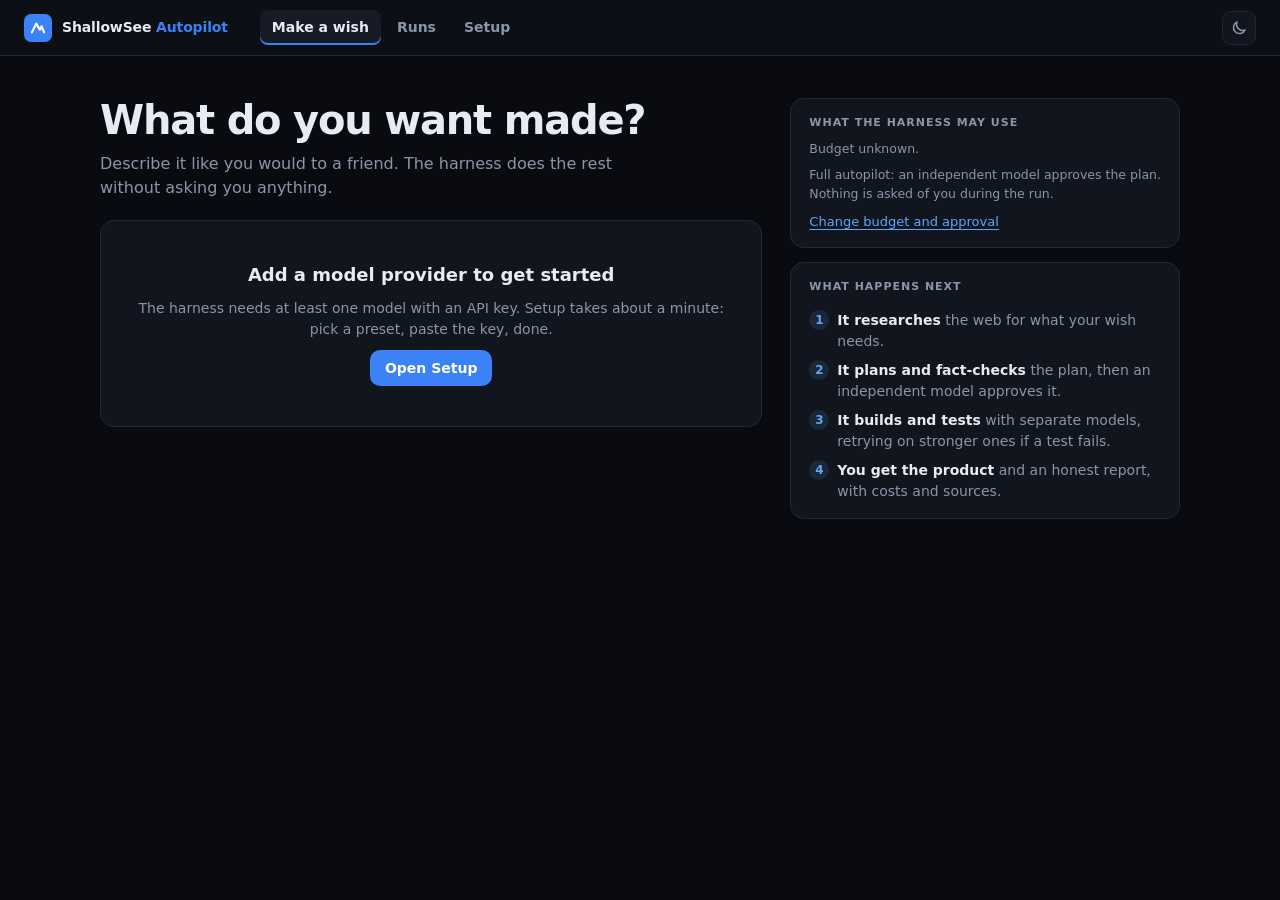
==== harness/console/web/index.html @ 366ec4c1 "console-web: Live run, Make a wish and Runs screens, view model, Markdown renderer, mock server and " ====
<!doctype html>
<html lang="en" data-theme="dark">
<head>
  <meta charset="utf-8">
  <meta name="viewport" content="width=device-width, initial-scale=1">
  <meta name="color-scheme" content="dark light">
  <title>ShallowSee Autopilot</title>
  <link rel="icon" href="data:image/svg+xml,%3Csvg xmlns='http://www.w3.org/2000/svg' viewBox='0 0 32 32'%3E%3Crect width='32' height='32' rx='8' fill='%233b82f6'/%3E%3Cpath d='M9 21l5-10 4 7 2-4 3 7' fill='none' stroke='white' stroke-width='2.4' stroke-linecap='round' stroke-linejoin='round'/%3E%3C/svg%3E">
  <link rel="stylesheet" href="styles.css">
  <script>
    // Set the theme before first paint (dark is the default; "system" follows the OS).
    try {
      var t = localStorage.getItem("shallowsee.theme");
      if (t === "light" || t === "dark" || t === "system") document.documentElement.setAttribute("data-theme", t);
    } catch (e) { /* storage may be blocked; the default stays dark */ }
  </script>
  <script type="module" src="app.js"></script>
</head>
<body>
  <a class="skip-link" href="#app">Skip to content</a>
  <header class="topbar">
    <a class="brand" href="#/new" aria-label="ShallowSee Autopilot, make a wish">
      <span class="brand-mark" aria-hidden="true"><svg viewBox="0 0 32 32" width="28" height="28"><rect width="32" height="32" rx="8" fill="currentColor"/><path d="M9 21l5-10 4 7 2-4 3 7" fill="none" stroke="#fff" stroke-width="2.4" stroke-linecap="round" stroke-linejoin="round"/></svg></span>
      <span class="brand-text">ShallowSee <b>Autopilot</b></span>
    </a>
    <nav id="nav" class="nav" aria-label="Main">
      <a href="#/new" data-nav="new">Make a wish</a>
      <a href="#/runs" data-nav="runs">Runs</a>
      <a href="#/setup" data-nav="setup">Setup</a>
    </nav>
    <div class="top-actions">
      <span id="connection" class="conn" role="status" aria-live="polite"></span>
      <button id="theme-toggle" class="icon-btn" type="button" aria-label="Switch theme" title="Theme"></button>
    </div>
  </header>
  <main id="app" tabindex="-1"><p class="muted pad">Loading…</p></main>
  <div id="toasts" class="toasts" role="status" aria-live="polite"></div>
  <noscript><p class="pad">ShallowSee Autopilot needs JavaScript to run.</p></noscript>
</body>
</html>
---- harness/console/web/styles.css ----
/* ShallowSee Autopilot console. Tokens first; dark is the default theme. */
:root, html[data-theme="dark"] {
  color-scheme: dark;
  --bg: #090b10; --bg-top: #0d1016; --card: #11151d; --card-2: #161b25; --line: #212837; --line-2: #2d3649;
  --text: #e8ebf2; --muted: #8b95aa; --faint: #5d6679;
  --primary: #3b82f6; --primary-h: #5a98fb; --primary-ink: #fff;
  --good: #34d399; --good-bg: rgba(52, 211, 153, .12); --warn: #fbbf24; --warn-bg: rgba(251, 191, 36, .12);
  --bad: #f87171; --bad-bg: rgba(248, 113, 113, .12); --info: #60a5fa; --info-bg: rgba(96, 165, 250, .13);
  --model: #b79cfb; --model-bg: rgba(167, 139, 250, .14); --input: #0c0f15; --shadow: 0 8px 30px rgba(0, 0, 0, .35);
  --code-bg: #0b0e14; --focus: #7cb2ff;
}
html[data-theme="light"] {
  color-scheme: light;
  --bg: #f4f6fa; --bg-top: #ffffff; --card: #ffffff; --card-2: #f4f6fb; --line: #e0e5ee; --line-2: #cdd4e1;
  --text: #151a24; --muted: #5d687d; --faint: #8b95a8;
  --primary: #2563eb; --primary-h: #1d4fd8; --primary-ink: #fff;
  --good: #0f9f6e; --good-bg: rgba(15, 159, 110, .11); --warn: #b7791f; --warn-bg: rgba(217, 119, 6, .12);
  --bad: #d23a3a; --bad-bg: rgba(210, 58, 58, .1); --info: #2563eb; --info-bg: rgba(37, 99, 235, .1);
  --model: #6d4fd6; --model-bg: rgba(109, 79, 214, .1); --input: #ffffff; --shadow: 0 6px 24px rgba(20, 30, 60, .1);
  --code-bg: #f1f4f9; --focus: #2563eb;
}
@media (prefers-color-scheme: light) {
  html[data-theme="system"] {
    color-scheme: light;
    --bg: #f4f6fa; --bg-top: #ffffff; --card: #ffffff; --card-2: #f4f6fb; --line: #e0e5ee; --line-2: #cdd4e1;
    --text: #151a24; --muted: #5d687d; --faint: #8b95a8;
    --primary: #2563eb; --primary-h: #1d4fd8; --primary-ink: #fff;
    --good: #0f9f6e; --good-bg: rgba(15, 159, 110, .11); --warn: #b7791f; --warn-bg: rgba(217, 119, 6, .12);
    --bad: #d23a3a; --bad-bg: rgba(210, 58, 58, .1); --info: #2563eb; --info-bg: rgba(37, 99, 235, .1);
    --model: #6d4fd6; --model-bg: rgba(109, 79, 214, .1); --input: #ffffff; --shadow: 0 6px 24px rgba(20, 30, 60, .1);
    --code-bg: #f1f4f9; --focus: #2563eb;
  }
}
:root { --radius: 14px; --radius-sm: 9px; --mono: ui-monospace, "Cascadia Code", "SFMono-Regular", Consolas, monospace; --sans: Inter, ui-sans-serif, system-ui, -apple-system, "Segoe UI", Roboto, sans-serif; }

* { box-sizing: border-box; }
html { -webkit-text-size-adjust: 100%; }
body { margin: 0; background: var(--bg); color: var(--text); font: 14px/1.5 var(--sans); }
h1, h2, h3, p, ul, ol { margin: 0; }
ul, ol { padding: 0; list-style: none; }
button, input, select, textarea { font: inherit; color: inherit; }
button { cursor: pointer; }
button:disabled { cursor: not-allowed; opacity: .55; }
a { color: var(--info); text-decoration-thickness: 1px; text-underline-offset: 3px; }
:focus-visible { outline: 2px solid var(--focus); outline-offset: 2px; border-radius: 6px; }
[hidden] { display: none !important; }
.muted { color: var(--muted); } .sm { font-size: 12.5px; } .mono { font-family: var(--mono); font-size: 12px; } .pad { padding: 24px; }
.skip-link { position: fixed; left: 12px; top: -48px; background: var(--card); padding: 8px 12px; border-radius: 8px; z-index: 50; }
.skip-link:focus { top: 10px; }
.eyebrow { font-size: 11px; letter-spacing: .09em; text-transform: uppercase; color: var(--muted); font-weight: 650; }
.icon { flex: none; }

/* ---- top bar */
.topbar { position: sticky; top: 0; z-index: 20; height: 56px; display: flex; align-items: center; gap: 24px; padding: 0 24px; background: color-mix(in srgb, var(--bg-top) 88%, transparent); backdrop-filter: blur(10px); border-bottom: 1px solid var(--line); }
.brand { display: flex; align-items: center; gap: 10px; text-decoration: none; color: var(--text); font-weight: 600; letter-spacing: -.01em; }
.brand-mark { color: var(--primary); display: grid; }
.brand b { color: var(--primary); font-weight: 700; }
.nav { display: flex; gap: 4px; margin-left: 8px; }
.nav a { color: var(--muted); text-decoration: none; padding: 7px 12px; border-radius: 8px; font-weight: 550; }
.nav a:hover { color: var(--text); background: var(--card-2); }
.nav a.active { color: var(--text); background: var(--card-2); box-shadow: inset 0 -2px 0 var(--primary); }
.top-actions { margin-left: auto; display: flex; align-items: center; gap: 12px; }
.icon-btn { display: grid; place-items: center; width: 34px; height: 34px; border-radius: 9px; border: 1px solid var(--line); background: var(--card); color: var(--muted); }
.icon-btn:hover { color: var(--text); border-color: var(--line-2); }
.conn { display: inline-flex; align-items: center; gap: 7px; font-size: 12.5px; color: var(--muted); }
.conn .dot { width: 8px; height: 8px; border-radius: 99px; background: var(--faint); }
.conn.good { color: var(--good); } .conn.good .dot { background: var(--good); animation: pulse 1.6s infinite; }
.conn.warn { color: var(--warn); } .conn.warn .dot { background: var(--warn); }

main { max-width: 1360px; margin: 0 auto; padding: 22px 24px 80px; outline: none; }
.page-narrow { max-width: 920px; margin: 0 auto; }
.page-head { display: flex; align-items: center; justify-content: space-between; gap: 12px; margin-bottom: 18px; }
.page-head h1 { font-size: 24px; letter-spacing: -.02em; }

/* ---- generic components */
.card { background: var(--card); border: 1px solid var(--line); border-radius: var(--radius); padding: 16px 18px; min-width: 0; }
.card-head { display: flex; align-items: center; justify-content: space-between; gap: 10px; margin-bottom: 10px; }
.card-head h2 { font-size: 13px; font-weight: 650; letter-spacing: .02em; text-transform: uppercase; color: var(--muted); }
.btn { display: inline-flex; align-items: center; justify-content: center; gap: 7px; min-height: 36px; padding: 0 14px; border-radius: 10px; border: 1px solid var(--line-2); background: var(--card-2); color: var(--text); font-weight: 600; text-decoration: none; white-space: nowrap; }
.btn:hover:not(:disabled) { border-color: var(--faint); background: color-mix(in srgb, var(--card-2) 80%, var(--text) 6%); }
.btn.primary { background: var(--primary); border-color: transparent; color: var(--primary-ink); }
.btn.primary:hover:not(:disabled) { background: var(--primary-h); }
.btn.ghost { background: transparent; }
.btn.danger { color: var(--bad); }
.btn.big { min-height: 44px; padding: 0 22px; font-size: 15px; }
.btn.sm { min-height: 30px; padding: 0 10px; font-size: 12.5px; }
.link { color: var(--info); font-size: 13px; }
.chip { display: inline-flex; align-items: center; gap: 5px; height: 22px; padding: 0 9px; border-radius: 99px; font-size: 12px; font-weight: 600; background: var(--card-2); color: var(--muted); border: 1px solid var(--line); white-space: nowrap; }
.chip.good { background: var(--good-bg); color: var(--good); border-color: transparent; }
.chip.warn { background: var(--warn-bg); color: var(--warn); border-color: transparent; }
.chip.bad { background: var(--bad-bg); color: var(--bad); border-color: transparent; }
.chip.info { background: var(--info-bg); color: var(--info); border-color: transparent; }
.chip.model { background: var(--model-bg); color: var(--model); border-color: transparent; }
.pill { display: inline-flex; align-items: center; gap: 7px; height: 26px; padding: 0 12px; border-radius: 99px; font-size: 12.5px; font-weight: 650; background: var(--card-2); color: var(--muted); }
.pill::before { content: ""; width: 7px; height: 7px; border-radius: 99px; background: currentColor; }
.pill.live { background: var(--info-bg); color: var(--info); } .pill.good { background: var(--good-bg); color: var(--good); }
.pill.warn { background: var(--warn-bg); color: var(--warn); } .pill.bad { background: var(--bad-bg); color: var(--bad); }
.pill.pulse::before { animation: pulse 1.4s infinite; }
.empty-card { text-align: center; padding: 40px 24px; display: grid; gap: 10px; justify-items: center; }
.empty-card h2 { font-size: 18px; }
.empty-line { padding: 6px 0; }
.form-error { color: var(--bad); font-size: 13px; }
.toasts { position: fixed; right: 18px; bottom: 18px; display: grid; gap: 8px; z-index: 60; }
.toast { background: var(--card); border: 1px solid var(--line-2); border-left: 3px solid var(--info); border-radius: 10px; padding: 10px 14px; box-shadow: var(--shadow); max-width: 360px; }
.toast.bad { border-left-color: var(--bad); } .toast.good { border-left-color: var(--good); } .toast.warn { border-left-color: var(--warn); }

/* ---- Make a wish */
.wish-page { display: grid; grid-template-columns: minmax(0, 1.7fr) minmax(280px, 1fr); gap: 28px; align-items: start; max-width: 1080px; margin: 20px auto 0; }
.hero { font-size: 40px; line-height: 1.1; letter-spacing: -.03em; font-weight: 700; margin-bottom: 10px; }
.lead { font-size: 16px; margin-bottom: 20px; max-width: 56ch; }
.wish-form textarea { width: 100%; min-height: 150px; resize: vertical; padding: 16px 18px; border-radius: var(--radius); border: 1px solid var(--line-2); background: var(--input); font-size: 17px; line-height: 1.5; }
.wish-form textarea:focus { outline: none; border-color: var(--primary); box-shadow: 0 0 0 3px color-mix(in srgb, var(--primary) 25%, transparent); }
.wish-foot { display: flex; justify-content: space-between; margin: 6px 2px 10px; }
.examples { display: flex; flex-wrap: wrap; gap: 8px; align-items: center; margin: 4px 0 18px; }
.example { border: 1px solid var(--line); background: var(--card); border-radius: 99px; padding: 6px 13px; font-size: 13px; color: var(--text); }
.example:hover { border-color: var(--primary); }
.wish-actions { display: flex; justify-content: flex-end; }
.wish-side { display: grid; gap: 14px; }
.wish-summary, .how-card { background: var(--card); border: 1px solid var(--line); border-radius: var(--radius); padding: 16px 18px; display: grid; gap: 8px; }
.budget-list { display: grid; gap: 4px; }
.budget-list b { font-size: 16px; }
.how { display: grid; gap: 8px; counter-reset: s; margin-top: 6px; }
.how li { counter-increment: s; padding-left: 28px; position: relative; color: var(--muted); }
.how li::before { content: counter(s); position: absolute; left: 0; top: 0; width: 20px; height: 20px; border-radius: 99px; background: var(--info-bg); color: var(--info); font-size: 12px; font-weight: 700; display: grid; place-items: center; }
.how b { color: var(--text); }

/* ---- Runs */
.table-card { padding: 4px 6px; }
.runs-table { width: 100%; border-collapse: collapse; }
.runs-table th { text-align: left; font-size: 12px; text-transform: uppercase; letter-spacing: .06em; color: var(--muted); padding: 12px 14px; font-weight: 650; }
.runs-table td { padding: 12px 14px; border-top: 1px solid var(--line); vertical-align: middle; }
.run-link { display: grid; text-decoration: none; color: var(--text); }
.run-link:hover b { text-decoration: underline; }
.run-link .sm { max-width: 52ch; overflow: hidden; text-overflow: ellipsis; white-space: nowrap; }

/* ---- Live run */
.run-head { display: grid; grid-template-columns: minmax(0, 1fr) auto; gap: 8px 24px; align-items: end; margin-bottom: 14px; }
.run-title { min-width: 0; }
.wish { font-size: 24px; line-height: 1.25; letter-spacing: -.02em; font-weight: 650; margin: 4px 0 10px; display: -webkit-box; -webkit-line-clamp: 2; -webkit-box-orient: vertical; overflow: hidden; }
.badges { display: flex; flex-wrap: wrap; gap: 8px; align-items: center; }
.metrics { display: flex; gap: 10px; }
.metric { background: var(--card); border: 1px solid var(--line); border-radius: 12px; padding: 9px 14px; min-width: 104px; }
.metric-label { font-size: 11px; text-transform: uppercase; letter-spacing: .07em; color: var(--muted); font-weight: 650; }
.metric-value { font-size: 22px; font-weight: 700; letter-spacing: -.02em; font-variant-numeric: tabular-nums; line-height: 1.25; }
.metric-note { font-size: 11.5px; color: var(--faint); margin-top: -2px; }
.cancel-btn { margin-left: auto; }
.foot { margin-top: 8px; }
.synthetic-note { grid-column: 1 / -1; display: flex; gap: 8px; align-items: center; color: var(--warn); background: var(--warn-bg); border-radius: 8px; padding: 4px 12px; font-size: 12.5px; }
.tabs { display: flex; gap: 4px; border-bottom: 1px solid var(--line); margin-bottom: 16px; }
.tab { padding: 9px 14px; color: var(--muted); text-decoration: none; font-weight: 600; border-bottom: 2px solid transparent; margin-bottom: -1px; }
.tab:hover { color: var(--text); } .tab.active { color: var(--text); border-color: var(--primary); }
.tab.disabled { opacity: .45; pointer-events: none; }
.grid { display: grid; grid-template-columns: minmax(0, 1.55fr) minmax(330px, 1fr); gap: 16px; align-items: start; }
.col-main, .col-side { display: grid; gap: 16px; min-width: 0; align-content: start; }
.col-main > div:empty, .col-side > :empty { display: none; }

.banner { display: flex; align-items: center; justify-content: space-between; gap: 18px; padding: 16px 20px; border-radius: var(--radius); border: 1px solid var(--line-2); background: var(--card); margin-bottom: 16px; flex-wrap: wrap; }
.banner.good { background: linear-gradient(90deg, var(--good-bg), transparent 70%), var(--card); border-color: color-mix(in srgb, var(--good) 35%, var(--line)); }
.banner.warn { background: linear-gradient(90deg, var(--warn-bg), transparent 70%), var(--card); border-color: color-mix(in srgb, var(--warn) 35%, var(--line)); }
.banner.bad { background: linear-gradient(90deg, var(--bad-bg), transparent 70%), var(--card); border-color: color-mix(in srgb, var(--bad) 35%, var(--line)); }
.banner-text { display: grid; gap: 2px; } .banner-text strong { font-size: 17px; } .banner-meta { color: var(--muted); font-size: 12.5px; }
.banner-actions { display: flex; gap: 10px; flex-wrap: wrap; }

/* loop ring */
.ring-card { display: flex; gap: 22px; align-items: center; }
.ring-wrap { flex: none; width: 232px; }
.ring-svg { width: 100%; height: auto; display: block; overflow: visible; }
.ring-arc { stroke-width: 10; stroke-linecap: round; }
.ring-arc.track { stroke: var(--line-2); }
.ring-arc.track.active { stroke: var(--primary); filter: drop-shadow(0 0 7px color-mix(in srgb, var(--primary) 70%, transparent)); }
.ring-arc.track.done { stroke: var(--good); }
.ring-arc.flow { stroke: #fff; stroke-opacity: .75; stroke-width: 4; stroke-dasharray: 22 103; animation: flow 1.7s linear infinite; }
.ring-dot { fill: var(--line-2); } .ring-dot.active { fill: var(--primary); }
.ring-label { font-size: 11px; letter-spacing: .12em; fill: var(--faint); font-weight: 650; }
.ring-label.active { fill: var(--primary); }
.ring-center { font-size: 23px; font-weight: 700; fill: var(--text); letter-spacing: -.02em; }
.ring-sub { font-size: 15px; fill: var(--muted); font-weight: 600; }
.ring-iter { font-size: 12px; fill: var(--faint); }
.ring-side { min-width: 0; display: grid; gap: 6px; }
.ring-headline { font-size: 22px; letter-spacing: -.02em; line-height: 1.2; }
.ring-now { font-size: 13.5px; }
.stage-list { display: grid; gap: 2px; margin-top: 8px; }
.stage-list li { display: grid; grid-template-columns: 52px 1fr; gap: 8px; padding: 5px 8px; border-radius: 8px; color: var(--faint); font-size: 12.5px; }
.stage-list li b { color: var(--muted); }
.stage-list li.on { background: var(--info-bg); color: var(--text); } .stage-list li.on b { color: var(--primary); }

/* work items */
.items { display: grid; gap: 8px; }
.item { display: grid; grid-template-columns: 22px minmax(0, 1fr) 190px; gap: 12px; align-items: center; padding: 10px 12px; border: 1px solid var(--line); border-radius: 11px; background: var(--card-2); }
.item.current { border-color: var(--primary); box-shadow: 0 0 0 1px var(--primary), 0 0 22px color-mix(in srgb, var(--primary) 22%, transparent); }
.item-dot { width: 20px; height: 20px; border-radius: 99px; display: grid; place-items: center; background: var(--line-2); color: #fff; }
.item-dot.good { background: var(--good); color: #06281c; } .item-dot.bad { background: var(--bad); } .item-dot.warn { background: var(--warn); } .item-dot.info { background: var(--info-bg); box-shadow: inset 0 0 0 2px var(--line-2); }
.item.current .item-dot.info { box-shadow: inset 0 0 0 2px var(--primary); animation: pulse 1.3s infinite; }
.item-title { display: flex; gap: 8px; align-items: baseline; min-width: 0; } .item-title b { color: var(--primary); } .item-title span { overflow: hidden; text-overflow: ellipsis; white-space: nowrap; font-weight: 600; }
.item-meta { display: flex; gap: 6px; flex-wrap: wrap; margin-top: 6px; }
.bar { height: 8px; border-radius: 99px; background: var(--line); overflow: hidden; }
.bar i { display: block; height: 100%; border-radius: 99px; background: var(--info); transition: width .5s ease; } .bar i.good { background: var(--good); } .bar i.warn { background: var(--warn); }
.item-score-text { font-size: 12px; color: var(--muted); margin-top: 5px; font-variant-numeric: tabular-nums; }

/* who's working */
.who.active { border-color: color-mix(in srgb, var(--primary) 55%, var(--line)); box-shadow: 0 0 0 1px color-mix(in srgb, var(--primary) 35%, transparent), 0 10px 30px color-mix(in srgb, var(--primary) 12%, transparent); }
.who-top { display: flex; gap: 12px; align-items: center; }
.avatar { width: 40px; height: 40px; border-radius: 11px; display: grid; place-items: center; font-weight: 700; font-size: 17px; background: var(--info-bg); color: var(--info); flex: none; }
.role-builder .avatar, .avatar.role-builder { background: var(--model-bg); color: var(--model); } .avatar.role-tester { background: var(--good-bg); color: var(--good); } .avatar.role-reviewer, .avatar.role-planner { background: var(--warn-bg); color: var(--warn); }
.who-role { font-size: 17px; font-weight: 650; display: flex; align-items: center; gap: 8px; }
.live-dot { width: 9px; height: 9px; border-radius: 99px; background: var(--good); animation: pulse 1.2s infinite; }
.who-model { display: flex; flex-wrap: wrap; align-items: center; gap: 8px; margin: 12px 0 8px; }
.model-name { font-size: 20px; font-weight: 700; letter-spacing: -.02em; color: var(--model); }
.escalation { display: flex; gap: 10px; align-items: flex-start; background: var(--warn-bg); color: var(--warn); border: 1px solid color-mix(in srgb, var(--warn) 40%, transparent); border-radius: 10px; padding: 10px 12px; margin: 8px 0; }
.escalation > div { display: grid; gap: 2px; } .escalation b { font-size: 14px; } .escalation span { color: var(--muted); font-size: 12.5px; }
.why { margin: 8px 0 0; padding: 8px 0 0 12px; border-left: 2px solid var(--line-2); color: var(--text); font-size: 13.5px; display: grid; gap: 2px; }
.why-label { font-size: 11px; text-transform: uppercase; letter-spacing: .08em; color: var(--muted); font-weight: 650; }
.tool-line { margin-top: 10px; font-family: var(--mono); font-size: 12px; color: var(--muted); background: var(--code-bg); border-radius: 8px; padding: 7px 10px; overflow: hidden; text-overflow: ellipsis; white-space: nowrap; }
.tool-arrow { color: var(--primary); margin-right: 6px; }

/* fact check + approval + sources */
.check-block { border-top: 1px solid var(--line); padding: 8px 0; }
.check-block:first-of-type { border-top: 0; }
.check-block summary { cursor: pointer; display: flex; flex-wrap: wrap; align-items: center; gap: 8px; list-style: none; }
.check-block summary::-webkit-details-marker { display: none; }
.check-block summary::before { content: ""; width: 7px; height: 7px; border-right: 2px solid var(--muted); border-bottom: 2px solid var(--muted); transform: rotate(-45deg); transition: transform .15s; }
.check-block[open] > summary::before { transform: rotate(45deg); }
.check-title { font-weight: 650; } .check-sum { font-size: 12.5px; }
.facts { display: grid; gap: 10px; margin-top: 10px; }
.fact { border: 1px solid var(--line); border-radius: 10px; padding: 10px 12px; display: grid; gap: 7px; background: var(--card-2); }
.fact.stale { border-color: color-mix(in srgb, var(--warn) 45%, var(--line)); }
.fact-top { display: flex; gap: 8px; align-items: flex-start; }
.fact-text { font-size: 13.5px; }
.verdict { flex: none; font-size: 11px; font-weight: 700; text-transform: uppercase; letter-spacing: .06em; padding: 2px 8px; border-radius: 6px; background: var(--card); color: var(--muted); }
.verdict.fresh { background: var(--good-bg); color: var(--good); } .verdict.stale { background: var(--warn-bg); color: var(--warn); } .verdict.unsure { background: var(--info-bg); color: var(--info); }
.shift { display: flex; flex-wrap: wrap; gap: 8px; align-items: center; font-size: 13px; }
.shift .old { background: var(--bad-bg); color: var(--bad); text-decoration: line-through; padding: 2px 8px; border-radius: 6px; }
.shift .new { background: var(--good-bg); color: var(--good); padding: 2px 8px; border-radius: 6px; font-weight: 600; }
.arrow { color: var(--muted); }
.fact-note { font-size: 12px; } .fact-note.warn { color: var(--warn); }
.fact-sources, .src-row { display: flex; flex-wrap: wrap; gap: 8px; }
.src { display: inline-flex; align-items: center; gap: 7px; padding: 4px 10px 4px 5px; border-radius: 99px; border: 1px solid var(--line-2); background: var(--card-2); color: var(--text); text-decoration: none; font-size: 12.5px; }
a.src:hover { border-color: var(--primary); }
.favicon { width: 18px; height: 18px; border-radius: 99px; background: var(--info-bg); color: var(--info); display: grid; place-items: center; font-size: 10.5px; font-weight: 700; }
.diff { margin-top: 10px; } .diff summary { cursor: pointer; color: var(--muted); font-size: 13px; }
.diff pre, .ev-pre, .file-view { background: var(--code-bg); border-radius: 9px; padding: 10px 12px; font: 12px/1.55 var(--mono); overflow: auto; white-space: pre-wrap; overflow-wrap: anywhere; margin: 6px 0 0; }
.approval-badge { display: flex; align-items: center; gap: 10px; font-size: 18px; font-weight: 700; padding: 12px 14px; border-radius: 12px; background: var(--card-2); margin-bottom: 8px; letter-spacing: -.01em; }
.approval-badge.good { background: var(--good-bg); color: var(--good); } .approval-badge.warn { background: var(--warn-bg); color: var(--warn); }
.scores { display: flex; flex-wrap: wrap; gap: 6px; margin-top: 8px; }
.score-pill { display: inline-flex; gap: 6px; font-size: 12px; background: var(--card-2); border: 1px solid var(--line); border-radius: 99px; padding: 2px 10px; color: var(--muted); } .score-pill b { color: var(--text); }
.sha { margin-top: 8px; color: var(--faint); }
.mini-table { width: 100%; border-collapse: collapse; font-size: 13px; }
.mini-table th { text-align: left; font-weight: 600; color: var(--muted); padding: 5px 8px 5px 0; width: 92px; vertical-align: top; }
.mini-table td { padding: 4px 0; } .mini-table .tier { text-align: right; color: var(--faint); font-size: 12px; width: 32px; }
.model-seq { display: inline-flex; align-items: center; gap: 4px; margin-right: 4px; }

/* timeline */
.timeline-card .card-head { margin-bottom: 6px; }
.toggle-inline { display: inline-flex; gap: 7px; align-items: center; font-size: 12.5px; color: var(--muted); cursor: pointer; }
.timeline { display: grid; gap: 2px; max-height: 620px; overflow: auto; padding-right: 4px; }
.tl { border-radius: 9px; padding: 6px 8px; }
.tl.tl-tool { display: none; } .timeline.show-tools .tl.tl-tool { display: block; }
.tl-head { display: flex; gap: 8px; align-items: baseline; }
.tl-icon { flex: none; width: 20px; text-align: center; color: var(--muted); } .tl-icon.good { color: var(--good); } .tl-icon.bad { color: var(--bad); } .tl-icon.warn { color: var(--warn); } .tl-icon.route { color: var(--model); }
.tl-text { flex: 1; min-width: 0; overflow-wrap: anywhere; }
.tl.tool { color: var(--muted); font-size: 12.5px; }
.tl-time { flex: none; color: var(--faint); font-size: 11.5px; }
.tl.phase { display: flex; align-items: center; gap: 10px; margin: 8px 0 2px; padding: 0 8px; }
.tl-line { flex: 1; height: 1px; background: var(--line); order: 2; } .tl-phase { order: 1; font-size: 11px; text-transform: uppercase; letter-spacing: .09em; color: var(--primary); font-weight: 700; } .tl.phase .tl-time { order: 3; }
.tl-details summary { list-style: none; cursor: pointer; } .tl-details summary::-webkit-details-marker { display: none; }
.tl-details summary:hover { background: var(--card-2); border-radius: 7px; }
.tl-body { margin: 6px 0 6px 28px; padding: 10px 12px; background: var(--card-2); border-radius: 9px; font-size: 13px; display: grid; gap: 6px; }
.tl-body ul { display: grid; gap: 4px; padding-left: 16px; list-style: disc; }
.role-chip { flex: none; font-size: 11px; font-weight: 700; padding: 1px 8px; border-radius: 6px; background: var(--card-2); color: var(--muted); text-transform: uppercase; letter-spacing: .05em; }
.role-chip.role-builder { background: var(--model-bg); color: var(--model); } .role-chip.role-tester { background: var(--good-bg); color: var(--good); } .role-chip.role-planner, .role-chip.role-reviewer { background: var(--warn-bg); color: var(--warn); } .role-chip.role-researcher { background: var(--info-bg); color: var(--info); }
.sev { font-size: 11px; font-weight: 700; text-transform: uppercase; padding: 1px 6px; border-radius: 5px; background: var(--card); color: var(--muted); } .sev.blocker { background: var(--bad-bg); color: var(--bad); } .sev.major { background: var(--warn-bg); color: var(--warn); }
.src-list { display: grid; gap: 8px; } .src-item { display: grid; gap: 2px; }
.filelist { columns: 2; } .evidence { display: grid; gap: 8px; }
.ev-row { border: 1px solid var(--line); border-radius: 9px; padding: 8px 10px; } .ev-head { display: flex; flex-wrap: wrap; gap: 8px; align-items: center; }

/* markdown + files */
.markdown { padding: 28px 34px; max-width: 880px; margin: 0 auto; line-height: 1.65; font-size: 15px; }
.markdown h1 { font-size: 28px; letter-spacing: -.02em; margin: 0 0 14px; } .markdown h2 { font-size: 19px; margin: 28px 0 8px; padding-top: 14px; border-top: 1px solid var(--line); } .markdown h3 { font-size: 15.5px; margin: 18px 0 6px; }
.markdown p { margin: 8px 0; } .markdown ul, .markdown ol { padding-left: 22px; margin: 8px 0; } .markdown ul { list-style: disc; } .markdown ol { list-style: decimal; } .markdown li { margin: 3px 0; }
.markdown code { font-family: var(--mono); font-size: .88em; background: var(--code-bg); padding: 1px 6px; border-radius: 5px; }
.markdown pre.md-code { background: var(--code-bg); padding: 12px 14px; border-radius: 10px; overflow: auto; } .markdown pre code { background: none; padding: 0; }
.markdown blockquote { margin: 10px 0; padding: 6px 14px; border-left: 3px solid var(--warn); background: var(--warn-bg); border-radius: 0 8px 8px 0; }
.markdown blockquote p { margin: 4px 0; } .markdown hr { border: 0; border-top: 1px solid var(--line); margin: 20px 0; }
.md-table { overflow-x: auto; margin: 10px 0; } .markdown table { border-collapse: collapse; width: 100%; font-size: 14px; } .markdown th, .markdown td { border: 1px solid var(--line); padding: 7px 10px; text-align: left; vertical-align: top; } .markdown th { background: var(--card-2); }
.files { display: grid; grid-template-columns: 300px minmax(0, 1fr); gap: 16px; align-items: start; }
.file-group { margin-bottom: 14px; } .file-group ul { display: grid; gap: 2px; margin-top: 6px; }
.file-btn { display: flex; gap: 7px; align-items: center; width: 100%; text-align: left; border: 0; background: transparent; padding: 5px 8px; border-radius: 7px; color: var(--text); } .file-btn:hover { background: var(--card-2); }
.file-title { color: var(--muted); margin-bottom: 8px; } .file-view { min-height: 300px; max-height: 70vh; margin: 0; }

/* ---- Setup */
.setup-nav { display: flex; gap: 4px; margin-bottom: 18px; }
.provider-list { display: grid; gap: 12px; }
.pcard { display: grid; grid-template-columns: 52px minmax(0, 1fr) auto; gap: 16px; align-items: start; background: var(--card); border: 1px solid var(--line); border-radius: var(--radius); padding: 16px 18px; }
.pcard.disabled { opacity: .72; }
.letter { width: 48px; height: 48px; border-radius: 14px; display: grid; place-items: center; font-size: 20px; font-weight: 700; background: var(--info-bg); color: var(--info); flex: none; }
.letter.big { width: 64px; height: 64px; border-radius: 18px; font-size: 28px; }
.pname { display: flex; align-items: center; gap: 8px; flex-wrap: wrap; } .pname h2 { font-size: 16px; letter-spacing: -.01em; }
.pmeta { display: flex; flex-wrap: wrap; gap: 6px 14px; color: var(--muted); font-size: 12.5px; margin-top: 4px; }
.pmeta .mono { color: var(--muted); }
.pactions { display: flex; flex-wrap: wrap; gap: 8px; justify-content: flex-end; align-items: center; }
.test-result { grid-column: 2 / -1; font-size: 13px; padding: 8px 12px; border-radius: 9px; background: var(--card-2); }
.test-result.good { background: var(--good-bg); color: var(--good); } .test-result.bad { background: var(--bad-bg); color: var(--bad); } .test-result.warn { background: var(--warn-bg); color: var(--warn); }
.switch { position: relative; display: inline-flex; align-items: center; gap: 8px; font-size: 13px; color: var(--muted); cursor: pointer; }
.switch input { appearance: none; width: 36px; height: 20px; border-radius: 99px; background: var(--line-2); position: relative; margin: 0; cursor: pointer; transition: background .15s; }
.switch input::after { content: ""; position: absolute; left: 2px; top: 2px; width: 16px; height: 16px; border-radius: 99px; background: #fff; transition: transform .15s; }
.switch input:checked { background: var(--primary); } .switch input:checked::after { transform: translateX(16px); }
dialog { background: var(--card); color: var(--text); border: 1px solid var(--line-2); border-radius: 16px; padding: 22px; max-width: min(520px, 92vw); box-shadow: var(--shadow); }
dialog::backdrop { background: rgba(0, 0, 0, .55); }
dialog h2 { font-size: 18px; margin-bottom: 6px; } .dialog-actions { display: flex; justify-content: flex-end; gap: 8px; margin-top: 18px; }
.checklist { display: grid; gap: 2px; max-height: 320px; overflow: auto; margin-top: 10px; } .checklist label { display: flex; gap: 10px; align-items: center; padding: 6px 8px; border-radius: 8px; cursor: pointer; } .checklist label:hover { background: var(--card-2); }
.outcome { padding: 10px 12px; border-radius: 10px; background: var(--card-2); margin-top: 8px; } .outcome.good { background: var(--good-bg); color: var(--good); } .outcome.warn { background: var(--warn-bg); color: var(--warn); } .outcome.bad { background: var(--bad-bg); color: var(--bad); }

/* add / edit provider */
.form-page { max-width: 760px; margin: 0 auto; padding-bottom: 90px; }
.form-top { display: flex; align-items: center; gap: 14px; margin-bottom: 18px; }
.back { display: grid; place-items: center; width: 36px; height: 36px; border-radius: 10px; border: 1px solid var(--line); color: var(--muted); background: var(--card); text-decoration: none; } .back:hover { color: var(--text); }
.form-top h1 { font-size: 24px; letter-spacing: -.02em; flex: 1; }
.chips-row { display: flex; flex-wrap: wrap; gap: 8px; margin-bottom: 22px; }
.preset { border: 1px solid var(--line-2); background: var(--card); border-radius: 99px; padding: 7px 15px; font-weight: 600; color: var(--muted); } .preset:hover { color: var(--text); border-color: var(--faint); } .preset.on { background: var(--primary); color: var(--primary-ink); border-color: transparent; }
.field { display: grid; gap: 6px; margin-bottom: 18px; } .field > label, .field > .label { font-size: 13px; font-weight: 650; }
.field input[type=text], .field input[type=password], .field input[type=url], .field input[type=number], .field select, .field textarea { width: 100%; height: 44px; padding: 0 14px; border-radius: 11px; border: 1px solid var(--line-2); background: var(--input); }
.field input:focus, .field select:focus { outline: none; border-color: var(--primary); box-shadow: 0 0 0 3px color-mix(in srgb, var(--primary) 25%, transparent); }
.field .hint { font-size: 12.5px; color: var(--muted); }
.key-wrap { position: relative; } .key-wrap input { padding-right: 48px !important; } .key-wrap button { position: absolute; right: 6px; top: 6px; width: 32px; height: 32px; border: 0; background: transparent; color: var(--muted); border-radius: 8px; display: grid; place-items: center; }
.field .inline { display: flex; justify-content: space-between; align-items: center; gap: 8px; }
.models-section { background: var(--card); border: 1px solid var(--line); border-radius: var(--radius); padding: 16px 18px; margin-bottom: 18px; }
.mrow { display: grid; grid-template-columns: minmax(0, 1.4fr) minmax(0, 1fr) auto 86px auto; gap: 10px; align-items: center; padding: 10px 0; border-top: 1px solid var(--line); }
.mrow input[type=text], .mrow select { height: 36px; width: 100%; border-radius: 9px; border: 1px solid var(--line-2); background: var(--input); padding: 0 10px; }
.mrow .caps { grid-column: 1 / -1; display: flex; gap: 6px; flex-wrap: wrap; }
.cap { border: 1px solid var(--line); background: var(--card-2); color: var(--muted); border-radius: 99px; font-size: 12px; padding: 2px 10px; } .cap.on { background: var(--info-bg); color: var(--info); border-color: transparent; }
details.adv { margin-bottom: 18px; } details.adv summary { cursor: pointer; color: var(--muted); font-weight: 600; margin-bottom: 10px; }
.hrow { display: grid; grid-template-columns: 1fr 1fr auto; gap: 8px; margin-bottom: 8px; }
.sticky-foot { position: fixed; left: 0; right: 0; bottom: 0; z-index: 15; background: color-mix(in srgb, var(--bg-top) 92%, transparent); backdrop-filter: blur(10px); border-top: 1px solid var(--line); }
.sticky-foot > div { max-width: 760px; margin: 0 auto; padding: 12px 24px; display: flex; align-items: center; gap: 12px; }
.sticky-foot .hint { flex: 1; color: var(--muted); font-size: 13px; }
.saved-card { border: 1px solid color-mix(in srgb, var(--good) 40%, var(--line)); background: var(--good-bg); border-radius: var(--radius); padding: 16px 18px; margin-bottom: 18px; display: grid; gap: 10px; }
.routing-table { width: 100%; border-collapse: collapse; } .routing-table th { text-align: left; font-size: 12px; text-transform: uppercase; letter-spacing: .06em; color: var(--muted); padding: 10px 12px; } .routing-table td { padding: 10px 12px; border-top: 1px solid var(--line); vertical-align: middle; }
.routing-table select { height: 34px; border-radius: 9px; border: 1px solid var(--line-2); background: var(--input); padding: 0 8px; max-width: 220px; }
.radio-card { display: flex; gap: 12px; align-items: flex-start; padding: 14px 16px; border: 1px solid var(--line-2); border-radius: 12px; cursor: pointer; background: var(--card); } .radio-card:has(input:checked) { border-color: var(--primary); background: var(--info-bg); } .radio-card b { display: block; } .radio-card input { margin-top: 4px; accent-color: var(--primary); }
.two-col { display: grid; grid-template-columns: 1fr 1fr; gap: 14px; } .three-col { display: grid; grid-template-columns: repeat(3, 1fr); gap: 14px; }
.section { margin-bottom: 26px; } .section > h2 { font-size: 17px; margin-bottom: 4px; } .section > p { margin-bottom: 12px; }

@keyframes pulse { 0%, 100% { opacity: 1; } 50% { opacity: .35; } }
@keyframes flow { to { stroke-dashoffset: -125; } }
@media (prefers-reduced-motion: reduce) {
  *, *::before, *::after { animation: none !important; transition: none !important; }
  .ring-arc.flow { display: none; }
}
@media (max-width: 1000px) {
  .grid, .wish-page, .files { grid-template-columns: 1fr; }
  .run-head { grid-template-columns: 1fr; } .head-actions { grid-column: 1; justify-self: start; }
  .metrics { flex-wrap: wrap; }
}
@media (max-width: 640px) {
  main { padding: 16px 14px 90px; } .topbar { padding: 0 12px; gap: 10px; } .brand-text { display: none; } .nav a { padding: 7px 9px; }
  .hero { font-size: 30px; } .wish { font-size: 20px; }
  .ring-card { flex-direction: column; align-items: stretch; } .ring-wrap { width: 210px; margin: 0 auto; }
  .item { grid-template-columns: 22px 1fr; } .item-score { grid-column: 2; }
  .pcard { grid-template-columns: 44px 1fr; } .pactions { grid-column: 1 / -1; justify-content: flex-start; } .test-result { grid-column: 1 / -1; }
  .mrow { grid-template-columns: 1fr 1fr; } .two-col, .three-col { grid-template-columns: 1fr; }
  .sticky-foot > div { padding: 10px 14px; flex-wrap: wrap; } .sticky-foot .hint { flex-basis: 100%; }
  .markdown { padding: 18px 16px; } .metric { min-width: 0; flex: 1 1 40%; } .filelist { columns: 1; }
}
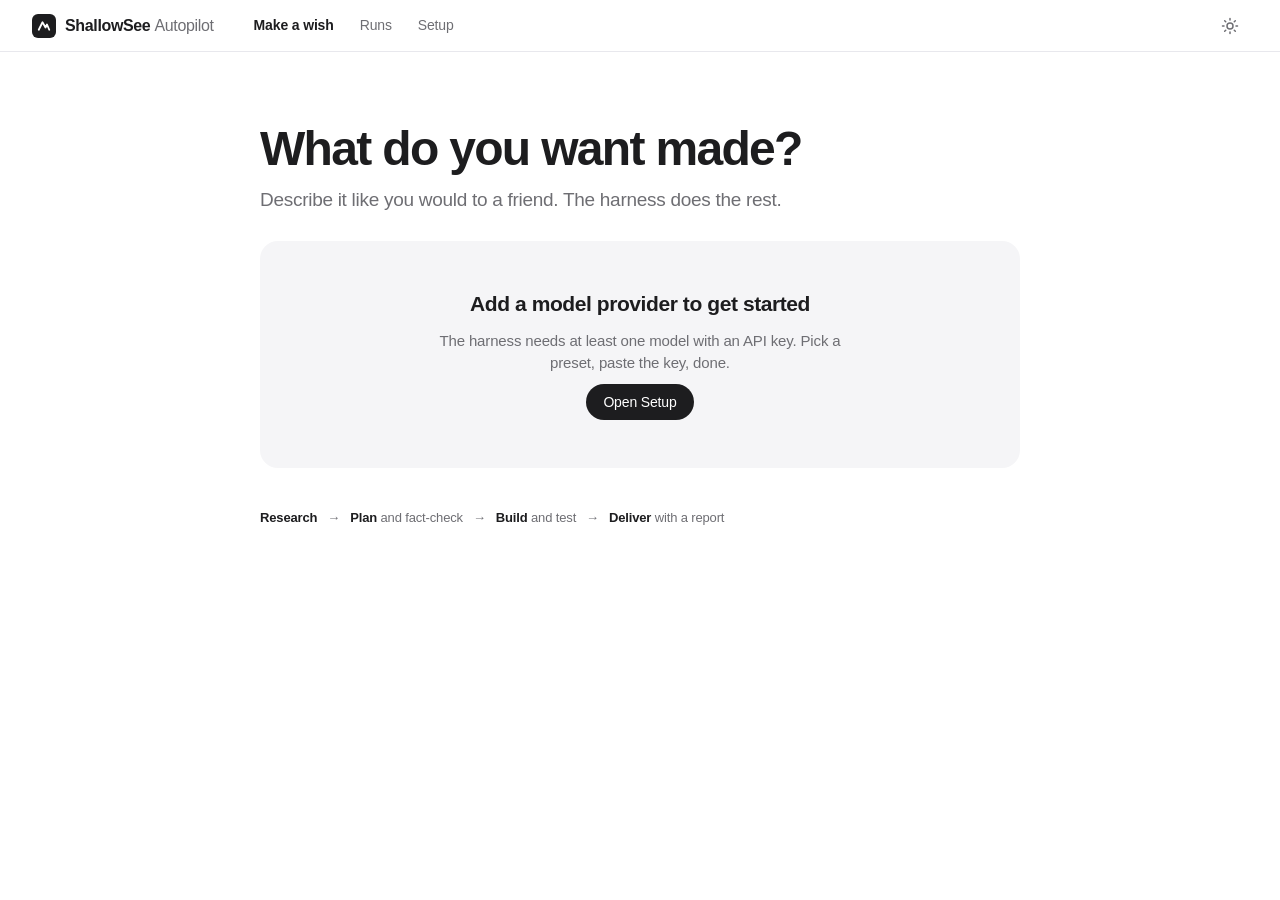
==== commit fbfc077e: "console-web: monochrome Apple-style redesign; Live run shows one loop stage at a time - Black, white" ====
--- a/harness/console/web/index.html
+++ b/harness/console/web/index.html
@@ -1,18 +1,18 @@
 <!doctype html>
-<html lang="en" data-theme="dark">
+<html lang="en" data-theme="light">
 <head>
   <meta charset="utf-8">
   <meta name="viewport" content="width=device-width, initial-scale=1">
-  <meta name="color-scheme" content="dark light">
+  <meta name="color-scheme" content="light dark">
   <title>ShallowSee Autopilot</title>
-  <link rel="icon" href="data:image/svg+xml,%3Csvg xmlns='http://www.w3.org/2000/svg' viewBox='0 0 32 32'%3E%3Crect width='32' height='32' rx='8' fill='%233b82f6'/%3E%3Cpath d='M9 21l5-10 4 7 2-4 3 7' fill='none' stroke='white' stroke-width='2.4' stroke-linecap='round' stroke-linejoin='round'/%3E%3C/svg%3E">
+  <link rel="icon" href="data:image/svg+xml,%3Csvg xmlns='http://www.w3.org/2000/svg' viewBox='0 0 32 32'%3E%3Crect width='32' height='32' rx='8' fill='%231d1d1f'/%3E%3Cpath d='M9 21l5-10 4 7 2-4 3 7' fill='none' stroke='white' stroke-width='2.4' stroke-linecap='round' stroke-linejoin='round'/%3E%3C/svg%3E">
   <link rel="stylesheet" href="styles.css">
   <script>
-    // Set the theme before first paint (dark is the default; "system" follows the OS).
+    // Set the theme before first paint (light is the default; "system" follows the OS).
     try {
       var t = localStorage.getItem("shallowsee.theme");
       if (t === "light" || t === "dark" || t === "system") document.documentElement.setAttribute("data-theme", t);
-    } catch (e) { /* storage may be blocked; the default stays dark */ }
+    } catch (e) { /* storage may be blocked; the default stays light */ }
   </script>
   <script type="module" src="app.js"></script>
 </head>
@@ -20,7 +20,7 @@
   <a class="skip-link" href="#app">Skip to content</a>
   <header class="topbar">
     <a class="brand" href="#/new" aria-label="ShallowSee Autopilot, make a wish">
-      <span class="brand-mark" aria-hidden="true"><svg viewBox="0 0 32 32" width="28" height="28"><rect width="32" height="32" rx="8" fill="currentColor"/><path d="M9 21l5-10 4 7 2-4 3 7" fill="none" stroke="#fff" stroke-width="2.4" stroke-linecap="round" stroke-linejoin="round"/></svg></span>
+      <span class="brand-mark" aria-hidden="true"><svg viewBox="0 0 32 32" width="24" height="24"><rect width="32" height="32" rx="8" fill="currentColor"/><path d="M9 21l5-10 4 7 2-4 3 7" fill="none" style="stroke: var(--bg)" stroke-width="2.4" stroke-linecap="round" stroke-linejoin="round"/></svg></span>
       <span class="brand-text">ShallowSee <b>Autopilot</b></span>
     </a>
     <nav id="nav" class="nav" aria-label="Main">
--- a/harness/console/web/styles.css
+++ b/harness/console/web/styles.css
@@ -1,363 +1,447 @@
-/* ShallowSee Autopilot console. Tokens first; dark is the default theme. */
-:root, html[data-theme="dark"] {
+/* ShallowSee Autopilot console. Monochrome, Apple-style type: black, white and greys; one red for failures.
+   Tokens first; light is the default theme, dark and system are one click away. No web fonts: the system font
+   stack shows SF Pro on Apple devices and Segoe UI Variable on Windows. */
+:root, html[data-theme="light"] {
+  color-scheme: light;
+  --bg: #ffffff; --bg-top: #ffffff; --card: #ffffff; --card-2: #f5f5f7; --line: #e8e8ed; --line-2: #d2d2d7;
+  --text: #1d1d1f; --muted: #6e6e73; --faint: #737378;
+  --primary: #1d1d1f; --primary-h: #000000; --primary-ink: #ffffff;
+  --good: #1d1d1f; --good-bg: #f5f5f7; --warn: #1d1d1f; --warn-bg: #f5f5f7;
+  --bad: #d70015; --bad-bg: rgba(215, 0, 21, .06); --info: #1d1d1f; --info-bg: #f5f5f7;
+  --model: #1d1d1f; --model-bg: #f5f5f7; --input: #ffffff; --shadow: 0 12px 40px rgba(0, 0, 0, .1);
+  --code-bg: #f5f5f7; --focus: #1d1d1f; --seg: #ffffff; --track: #e8e8ed; --seg-shadow: 0 1px 3px rgba(0, 0, 0, .12), 0 0 0 .5px rgba(0, 0, 0, .05);
+}
+html[data-theme="dark"] {
   color-scheme: dark;
-  --bg: #090b10; --bg-top: #0d1016; --card: #11151d; --card-2: #161b25; --line: #212837; --line-2: #2d3649;
-  --text: #e8ebf2; --muted: #8b95aa; --faint: #5d6679;
-  --primary: #3b82f6; --primary-h: #5a98fb; --primary-ink: #fff;
-  --good: #34d399; --good-bg: rgba(52, 211, 153, .12); --warn: #fbbf24; --warn-bg: rgba(251, 191, 36, .12);
-  --bad: #f87171; --bad-bg: rgba(248, 113, 113, .12); --info: #60a5fa; --info-bg: rgba(96, 165, 250, .13);
-  --model: #b79cfb; --model-bg: rgba(167, 139, 250, .14); --input: #0c0f15; --shadow: 0 8px 30px rgba(0, 0, 0, .35);
-  --code-bg: #0b0e14; --focus: #7cb2ff;
-}
-html[data-theme="light"] {
-  color-scheme: light;
-  --bg: #f4f6fa; --bg-top: #ffffff; --card: #ffffff; --card-2: #f4f6fb; --line: #e0e5ee; --line-2: #cdd4e1;
-  --text: #151a24; --muted: #5d687d; --faint: #8b95a8;
-  --primary: #2563eb; --primary-h: #1d4fd8; --primary-ink: #fff;
-  --good: #0f9f6e; --good-bg: rgba(15, 159, 110, .11); --warn: #b7791f; --warn-bg: rgba(217, 119, 6, .12);
-  --bad: #d23a3a; --bad-bg: rgba(210, 58, 58, .1); --info: #2563eb; --info-bg: rgba(37, 99, 235, .1);
-  --model: #6d4fd6; --model-bg: rgba(109, 79, 214, .1); --input: #ffffff; --shadow: 0 6px 24px rgba(20, 30, 60, .1);
-  --code-bg: #f1f4f9; --focus: #2563eb;
-}
-@media (prefers-color-scheme: light) {
+  --bg: #000000; --bg-top: #000000; --card: #000000; --card-2: #1c1c1e; --line: #2c2c2e; --line-2: #3a3a3c;
+  --text: #f5f5f7; --muted: #a1a1a6; --faint: #8e8e93;
+  --primary: #f5f5f7; --primary-h: #ffffff; --primary-ink: #000000;
+  --good: #f5f5f7; --good-bg: #1c1c1e; --warn: #f5f5f7; --warn-bg: #1c1c1e;
+  --bad: #ff6961; --bad-bg: rgba(255, 105, 97, .1); --info: #f5f5f7; --info-bg: #1c1c1e;
+  --model: #f5f5f7; --model-bg: #1c1c1e; --input: #1c1c1e; --shadow: 0 12px 40px rgba(0, 0, 0, .6);
+  --code-bg: #1c1c1e; --focus: #f5f5f7; --seg: #3a3a3c; --track: #2c2c2e; --seg-shadow: 0 1px 3px rgba(0, 0, 0, .5);
+}
+@media (prefers-color-scheme: dark) {
   html[data-theme="system"] {
-    color-scheme: light;
-    --bg: #f4f6fa; --bg-top: #ffffff; --card: #ffffff; --card-2: #f4f6fb; --line: #e0e5ee; --line-2: #cdd4e1;
-    --text: #151a24; --muted: #5d687d; --faint: #8b95a8;
-    --primary: #2563eb; --primary-h: #1d4fd8; --primary-ink: #fff;
-    --good: #0f9f6e; --good-bg: rgba(15, 159, 110, .11); --warn: #b7791f; --warn-bg: rgba(217, 119, 6, .12);
-    --bad: #d23a3a; --bad-bg: rgba(210, 58, 58, .1); --info: #2563eb; --info-bg: rgba(37, 99, 235, .1);
-    --model: #6d4fd6; --model-bg: rgba(109, 79, 214, .1); --input: #ffffff; --shadow: 0 6px 24px rgba(20, 30, 60, .1);
-    --code-bg: #f1f4f9; --focus: #2563eb;
+    color-scheme: dark;
+    --bg: #000000; --bg-top: #000000; --card: #000000; --card-2: #1c1c1e; --line: #2c2c2e; --line-2: #3a3a3c;
+    --text: #f5f5f7; --muted: #a1a1a6; --faint: #8e8e93;
+    --primary: #f5f5f7; --primary-h: #ffffff; --primary-ink: #000000;
+    --good: #f5f5f7; --good-bg: #1c1c1e; --warn: #f5f5f7; --warn-bg: #1c1c1e;
+    --bad: #ff6961; --bad-bg: rgba(255, 105, 97, .1); --info: #f5f5f7; --info-bg: #1c1c1e;
+    --model: #f5f5f7; --model-bg: #1c1c1e; --input: #1c1c1e; --shadow: 0 12px 40px rgba(0, 0, 0, .6);
+    --code-bg: #1c1c1e; --focus: #f5f5f7; --seg: #3a3a3c; --track: #2c2c2e; --seg-shadow: 0 1px 3px rgba(0, 0, 0, .5);
   }
 }
-:root { --radius: 14px; --radius-sm: 9px; --mono: ui-monospace, "Cascadia Code", "SFMono-Regular", Consolas, monospace; --sans: Inter, ui-sans-serif, system-ui, -apple-system, "Segoe UI", Roboto, sans-serif; }
+:root {
+  --radius: 14px; --radius-sm: 10px;
+  --sans: -apple-system, BlinkMacSystemFont, "SF Pro Text", "Helvetica Neue", "Inter", "Segoe UI Variable Text", "Segoe UI", Arial, sans-serif;
+  --display: -apple-system, BlinkMacSystemFont, "SF Pro Display", "Helvetica Neue", "Inter", "Segoe UI Variable Display", "Segoe UI", Arial, sans-serif;
+  --mono: ui-monospace, "SF Mono", SFMono-Regular, Menlo, "Cascadia Mono", Consolas, monospace;
+}
 
 * { box-sizing: border-box; }
 html { -webkit-text-size-adjust: 100%; }
-body { margin: 0; background: var(--bg); color: var(--text); font: 14px/1.5 var(--sans); }
+body { margin: 0; background: var(--bg); color: var(--text); font: 15px/1.47 var(--sans); letter-spacing: -.01em; -webkit-font-smoothing: antialiased; -moz-osx-font-smoothing: grayscale; }
+h1, h2, h3 { font-family: var(--display); }
 h1, h2, h3, p, ul, ol { margin: 0; }
 ul, ol { padding: 0; list-style: none; }
-button, input, select, textarea { font: inherit; color: inherit; }
+button, input, select, textarea { font: inherit; color: inherit; letter-spacing: inherit; }
 button { cursor: pointer; }
-button:disabled { cursor: not-allowed; opacity: .55; }
-a { color: var(--info); text-decoration-thickness: 1px; text-underline-offset: 3px; }
+button:disabled { cursor: not-allowed; opacity: .4; }
+a { color: var(--text); text-decoration-thickness: 1px; text-underline-offset: 3px; }
 :focus-visible { outline: 2px solid var(--focus); outline-offset: 2px; border-radius: 6px; }
 [hidden] { display: none !important; }
-.muted { color: var(--muted); } .sm { font-size: 12.5px; } .mono { font-family: var(--mono); font-size: 12px; } .pad { padding: 24px; }
+.muted { color: var(--muted); } .sm { font-size: 13px; } .mono { font-family: var(--mono); font-size: 12px; letter-spacing: 0; } .pad { padding: 24px; }
+.num { font-variant-numeric: tabular-nums; }
 .skip-link { position: fixed; left: 12px; top: -48px; background: var(--card); padding: 8px 12px; border-radius: 8px; z-index: 50; }
 .skip-link:focus { top: 10px; }
-.eyebrow { font-size: 11px; letter-spacing: .09em; text-transform: uppercase; color: var(--muted); font-weight: 650; }
+.eyebrow { font-size: 13px; color: var(--muted); font-weight: 500; }
 .icon { flex: none; }
 
 /* ---- top bar */
-.topbar { position: sticky; top: 0; z-index: 20; height: 56px; display: flex; align-items: center; gap: 24px; padding: 0 24px; background: color-mix(in srgb, var(--bg-top) 88%, transparent); backdrop-filter: blur(10px); border-bottom: 1px solid var(--line); }
-.brand { display: flex; align-items: center; gap: 10px; text-decoration: none; color: var(--text); font-weight: 600; letter-spacing: -.01em; }
-.brand-mark { color: var(--primary); display: grid; }
-.brand b { color: var(--primary); font-weight: 700; }
-.nav { display: flex; gap: 4px; margin-left: 8px; }
-.nav a { color: var(--muted); text-decoration: none; padding: 7px 12px; border-radius: 8px; font-weight: 550; }
-.nav a:hover { color: var(--text); background: var(--card-2); }
-.nav a.active { color: var(--text); background: var(--card-2); box-shadow: inset 0 -2px 0 var(--primary); }
-.top-actions { margin-left: auto; display: flex; align-items: center; gap: 12px; }
-.icon-btn { display: grid; place-items: center; width: 34px; height: 34px; border-radius: 9px; border: 1px solid var(--line); background: var(--card); color: var(--muted); }
-.icon-btn:hover { color: var(--text); border-color: var(--line-2); }
-.conn { display: inline-flex; align-items: center; gap: 7px; font-size: 12.5px; color: var(--muted); }
-.conn .dot { width: 8px; height: 8px; border-radius: 99px; background: var(--faint); }
-.conn.good { color: var(--good); } .conn.good .dot { background: var(--good); animation: pulse 1.6s infinite; }
-.conn.warn { color: var(--warn); } .conn.warn .dot { background: var(--warn); }
-
-main { max-width: 1360px; margin: 0 auto; padding: 22px 24px 80px; outline: none; }
+.topbar { position: sticky; top: 0; z-index: 20; height: 52px; display: flex; align-items: center; gap: 28px; padding: 0 32px; background: color-mix(in srgb, var(--bg-top) 82%, transparent); backdrop-filter: saturate(180%) blur(20px); -webkit-backdrop-filter: saturate(180%) blur(20px); border-bottom: 1px solid var(--line); }
+.brand { display: flex; align-items: center; gap: 9px; text-decoration: none; color: var(--text); font-weight: 600; font-size: 16px; letter-spacing: -.022em; }
+.brand-mark { color: var(--text); display: grid; }
+.brand b { color: var(--muted); font-weight: 400; }
+.nav { display: flex; gap: 2px; }
+.nav a { color: var(--muted); text-decoration: none; padding: 6px 12px; border-radius: 8px; font-size: 14px; font-weight: 500; }
+.nav a:hover { color: var(--text); }
+.nav a.active { color: var(--text); font-weight: 600; }
+.top-actions { margin-left: auto; display: flex; align-items: center; gap: 10px; }
+.icon-btn { display: grid; place-items: center; width: 36px; height: 36px; border-radius: 18px; border: 0; background: transparent; color: var(--muted); }
+.icon-btn:hover { color: var(--text); background: var(--card-2); }
+.conn { display: inline-flex; align-items: center; gap: 7px; font-size: 13px; color: var(--muted); }
+.conn .dot { width: 7px; height: 7px; border-radius: 99px; background: var(--faint); }
+.conn.good { color: var(--text); } .conn.good .dot { background: var(--text); animation: pulse 1.6s infinite; }
+.conn.warn { color: var(--text); } .conn.warn .dot { background: transparent; box-shadow: inset 0 0 0 1.5px var(--text); }
+
+main { max-width: 1120px; margin: 0 auto; padding: 40px 32px 96px; outline: none; }
 .page-narrow { max-width: 920px; margin: 0 auto; }
-.page-head { display: flex; align-items: center; justify-content: space-between; gap: 12px; margin-bottom: 18px; }
-.page-head h1 { font-size: 24px; letter-spacing: -.02em; }
+.page-head { display: flex; align-items: flex-end; justify-content: space-between; gap: 16px; margin-bottom: 28px; }
+.page-head h1 { font-size: 34px; line-height: 1.1; font-weight: 600; letter-spacing: -.028em; }
+.page-head p.muted { margin-top: 6px; }
 
 /* ---- generic components */
-.card { background: var(--card); border: 1px solid var(--line); border-radius: var(--radius); padding: 16px 18px; min-width: 0; }
-.card-head { display: flex; align-items: center; justify-content: space-between; gap: 10px; margin-bottom: 10px; }
-.card-head h2 { font-size: 13px; font-weight: 650; letter-spacing: .02em; text-transform: uppercase; color: var(--muted); }
-.btn { display: inline-flex; align-items: center; justify-content: center; gap: 7px; min-height: 36px; padding: 0 14px; border-radius: 10px; border: 1px solid var(--line-2); background: var(--card-2); color: var(--text); font-weight: 600; text-decoration: none; white-space: nowrap; }
-.btn:hover:not(:disabled) { border-color: var(--faint); background: color-mix(in srgb, var(--card-2) 80%, var(--text) 6%); }
+.card { background: none; border: 0; border-top: 1px solid var(--line); border-radius: 0; padding: 18px 0 0; min-width: 0; }
+.card-head { display: flex; align-items: baseline; justify-content: space-between; gap: 10px; margin-bottom: 12px; }
+.card-head h2 { font-family: var(--sans); font-size: 13px; font-weight: 600; letter-spacing: -.005em; color: var(--muted); }
+.btn { display: inline-flex; align-items: center; justify-content: center; gap: 7px; min-height: 36px; padding: 0 16px; border-radius: 99px; border: 1px solid var(--line-2); background: transparent; color: var(--text); font-size: 14px; font-weight: 500; text-decoration: none; white-space: nowrap; transition: background .15s, border-color .15s, opacity .15s; }
+.btn:hover:not(:disabled) { border-color: var(--text); }
 .btn.primary { background: var(--primary); border-color: transparent; color: var(--primary-ink); }
-.btn.primary:hover:not(:disabled) { background: var(--primary-h); }
-.btn.ghost { background: transparent; }
+.btn.primary:hover:not(:disabled) { background: var(--primary-h); border-color: transparent; }
+.btn.ghost { border-color: transparent; }
+.btn.ghost:hover:not(:disabled) { background: var(--card-2); border-color: transparent; }
 .btn.danger { color: var(--bad); }
-.btn.big { min-height: 44px; padding: 0 22px; font-size: 15px; }
-.btn.sm { min-height: 30px; padding: 0 10px; font-size: 12.5px; }
-.link { color: var(--info); font-size: 13px; }
-.chip { display: inline-flex; align-items: center; gap: 5px; height: 22px; padding: 0 9px; border-radius: 99px; font-size: 12px; font-weight: 600; background: var(--card-2); color: var(--muted); border: 1px solid var(--line); white-space: nowrap; }
-.chip.good { background: var(--good-bg); color: var(--good); border-color: transparent; }
-.chip.warn { background: var(--warn-bg); color: var(--warn); border-color: transparent; }
-.chip.bad { background: var(--bad-bg); color: var(--bad); border-color: transparent; }
-.chip.info { background: var(--info-bg); color: var(--info); border-color: transparent; }
-.chip.model { background: var(--model-bg); color: var(--model); border-color: transparent; }
-.pill { display: inline-flex; align-items: center; gap: 7px; height: 26px; padding: 0 12px; border-radius: 99px; font-size: 12.5px; font-weight: 650; background: var(--card-2); color: var(--muted); }
-.pill::before { content: ""; width: 7px; height: 7px; border-radius: 99px; background: currentColor; }
-.pill.live { background: var(--info-bg); color: var(--info); } .pill.good { background: var(--good-bg); color: var(--good); }
-.pill.warn { background: var(--warn-bg); color: var(--warn); } .pill.bad { background: var(--bad-bg); color: var(--bad); }
+.btn.big { min-height: 44px; padding: 0 24px; font-size: 15px; }
+.btn.sm { min-height: 30px; padding: 0 12px; font-size: 13px; }
+.link { color: var(--text); font-size: 13px; }
+.chip { display: inline-flex; align-items: center; gap: 5px; height: 22px; padding: 0 8px; border-radius: 6px; font-size: 12px; font-weight: 500; background: transparent; color: var(--muted); border: 1px solid var(--line-2); white-space: nowrap; letter-spacing: 0; }
+.chip.good, .chip.info, .chip.model { background: var(--card-2); color: var(--text); border-color: transparent; }
+.chip.warn { color: var(--text); border-color: var(--text); }
+.chip.bad { color: var(--bad); border-color: currentColor; }
+.pill { display: inline-flex; align-items: center; gap: 7px; font-size: 14px; font-weight: 500; color: var(--text); }
+.pill::before { content: ""; width: 8px; height: 8px; border-radius: 99px; background: currentColor; }
+.pill.muted { color: var(--muted); }
+.pill.warn::before { background: transparent; box-shadow: inset 0 0 0 1.5px currentColor; }
+.pill.bad { color: var(--bad); }
 .pill.pulse::before { animation: pulse 1.4s infinite; }
-.empty-card { text-align: center; padding: 40px 24px; display: grid; gap: 10px; justify-items: center; }
-.empty-card h2 { font-size: 18px; }
+.empty-card { text-align: center; padding: 48px 24px; display: grid; gap: 10px; justify-items: center; background: var(--card-2); border: 0; border-radius: 18px; }
+.empty-card h2 { font-size: 21px; font-weight: 600; letter-spacing: -.02em; }
+.empty-card .muted { max-width: 52ch; }
 .empty-line { padding: 6px 0; }
 .form-error { color: var(--bad); font-size: 13px; }
-.toasts { position: fixed; right: 18px; bottom: 18px; display: grid; gap: 8px; z-index: 60; }
-.toast { background: var(--card); border: 1px solid var(--line-2); border-left: 3px solid var(--info); border-radius: 10px; padding: 10px 14px; box-shadow: var(--shadow); max-width: 360px; }
-.toast.bad { border-left-color: var(--bad); } .toast.good { border-left-color: var(--good); } .toast.warn { border-left-color: var(--warn); }
+.toasts { position: fixed; right: 20px; bottom: 20px; display: grid; gap: 8px; z-index: 60; }
+.toast { background: var(--text); color: var(--bg); border-radius: 12px; padding: 11px 16px; box-shadow: var(--shadow); max-width: 360px; font-size: 14px; }
+.toast.bad { background: var(--bad); color: #fff; }
 
 /* ---- Make a wish */
-.wish-page { display: grid; grid-template-columns: minmax(0, 1.7fr) minmax(280px, 1fr); gap: 28px; align-items: start; max-width: 1080px; margin: 20px auto 0; }
-.hero { font-size: 40px; line-height: 1.1; letter-spacing: -.03em; font-weight: 700; margin-bottom: 10px; }
-.lead { font-size: 16px; margin-bottom: 20px; max-width: 56ch; }
-.wish-form textarea { width: 100%; min-height: 150px; resize: vertical; padding: 16px 18px; border-radius: var(--radius); border: 1px solid var(--line-2); background: var(--input); font-size: 17px; line-height: 1.5; }
-.wish-form textarea:focus { outline: none; border-color: var(--primary); box-shadow: 0 0 0 3px color-mix(in srgb, var(--primary) 25%, transparent); }
-.wish-foot { display: flex; justify-content: space-between; margin: 6px 2px 10px; }
-.examples { display: flex; flex-wrap: wrap; gap: 8px; align-items: center; margin: 4px 0 18px; }
-.example { border: 1px solid var(--line); background: var(--card); border-radius: 99px; padding: 6px 13px; font-size: 13px; color: var(--text); }
-.example:hover { border-color: var(--primary); }
-.wish-actions { display: flex; justify-content: flex-end; }
-.wish-side { display: grid; gap: 14px; }
-.wish-summary, .how-card { background: var(--card); border: 1px solid var(--line); border-radius: var(--radius); padding: 16px 18px; display: grid; gap: 8px; }
-.budget-list { display: grid; gap: 4px; }
-.budget-list b { font-size: 16px; }
-.how { display: grid; gap: 8px; counter-reset: s; margin-top: 6px; }
-.how li { counter-increment: s; padding-left: 28px; position: relative; color: var(--muted); }
-.how li::before { content: counter(s); position: absolute; left: 0; top: 0; width: 20px; height: 20px; border-radius: 99px; background: var(--info-bg); color: var(--info); font-size: 12px; font-weight: 700; display: grid; place-items: center; }
-.how b { color: var(--text); }
+.wish-page { max-width: 760px; margin: 32px auto 0; }
+.hero { font-size: 48px; line-height: 1.06; letter-spacing: -.035em; font-weight: 600; margin-bottom: 12px; }
+.lead { font-size: 19px; line-height: 1.4; letter-spacing: -.015em; margin-bottom: 28px; }
+.wish-form textarea { width: 100%; min-height: 150px; resize: vertical; padding: 18px 20px; border-radius: 18px; border: 1px solid var(--line-2); background: var(--input); font-size: 17px; line-height: 1.5; }
+.wish-form textarea:focus { outline: none; border-color: var(--text); box-shadow: 0 0 0 4px color-mix(in srgb, var(--text) 10%, transparent); }
+.wish-foot { display: flex; justify-content: space-between; margin: 8px 4px 14px; }
+.examples { display: flex; flex-wrap: wrap; gap: 8px; align-items: center; margin: 0 0 24px; }
+.example { border: 1px solid var(--line-2); background: transparent; border-radius: 99px; padding: 6px 14px; font-size: 13px; color: var(--text); }
+.example:hover { border-color: var(--text); }
+.wish-actions { display: flex; align-items: center; justify-content: space-between; gap: 16px; flex-wrap: wrap; padding-top: 20px; border-top: 1px solid var(--line); }
+.wish-summary { font-size: 13px; color: var(--muted); display: flex; flex-wrap: wrap; gap: 4px 0; align-items: center; }
+.wish-summary > span + span::before { content: "·"; margin: 0 8px; color: var(--faint); }
+.wish-summary b { color: var(--text); font-weight: 600; }
+.wish-summary .link { margin-left: 12px; }
+.how-line { display: flex; flex-wrap: wrap; gap: 6px 0; margin-top: 40px; font-size: 13px; color: var(--muted); }
+.how-line li + li::before { content: "→"; margin: 0 10px; color: var(--faint); }
+.how-line b { color: var(--text); font-weight: 600; }
 
 /* ---- Runs */
-.table-card { padding: 4px 6px; }
+.table-card { padding: 0; border-top: 0; }
 .runs-table { width: 100%; border-collapse: collapse; }
-.runs-table th { text-align: left; font-size: 12px; text-transform: uppercase; letter-spacing: .06em; color: var(--muted); padding: 12px 14px; font-weight: 650; }
-.runs-table td { padding: 12px 14px; border-top: 1px solid var(--line); vertical-align: middle; }
+.runs-table th { text-align: left; font-size: 13px; color: var(--muted); padding: 10px 12px; font-weight: 500; border-bottom: 1px solid var(--line); }
+.runs-table td { padding: 14px 12px; border-bottom: 1px solid var(--line); vertical-align: middle; }
+.runs-table td:first-child, .runs-table th:first-child { padding-left: 0; }
+.run-row:hover td { background: var(--card-2); }
 .run-link { display: grid; text-decoration: none; color: var(--text); }
+.run-link b { font-weight: 600; }
 .run-link:hover b { text-decoration: underline; }
-.run-link .sm { max-width: 52ch; overflow: hidden; text-overflow: ellipsis; white-space: nowrap; }
-
-/* ---- Live run */
-.run-head { display: grid; grid-template-columns: minmax(0, 1fr) auto; gap: 8px 24px; align-items: end; margin-bottom: 14px; }
+.run-link .sm { max-width: 52ch; overflow: hidden; text-overflow: ellipsis; white-space: nowrap; color: var(--muted); }
+
+/* ---- Live run: header */
+.run-head { display: grid; gap: 0; margin-bottom: 4px; }
 .run-title { min-width: 0; }
-.wish { font-size: 24px; line-height: 1.25; letter-spacing: -.02em; font-weight: 650; margin: 4px 0 10px; display: -webkit-box; -webkit-line-clamp: 2; -webkit-box-orient: vertical; overflow: hidden; }
-.badges { display: flex; flex-wrap: wrap; gap: 8px; align-items: center; }
-.metrics { display: flex; gap: 10px; }
-.metric { background: var(--card); border: 1px solid var(--line); border-radius: 12px; padding: 9px 14px; min-width: 104px; }
-.metric-label { font-size: 11px; text-transform: uppercase; letter-spacing: .07em; color: var(--muted); font-weight: 650; }
-.metric-value { font-size: 22px; font-weight: 700; letter-spacing: -.02em; font-variant-numeric: tabular-nums; line-height: 1.25; }
-.metric-note { font-size: 11.5px; color: var(--faint); margin-top: -2px; }
+.wish { font-size: 34px; line-height: 1.12; letter-spacing: -.03em; font-weight: 600; margin: 6px 0 12px; display: -webkit-box; -webkit-line-clamp: 2; -webkit-box-orient: vertical; overflow: hidden; }
+.badges { display: flex; flex-wrap: wrap; gap: 8px 14px; align-items: center; }
+.badges .chip.muted { border: 0; background: none; padding: 0; height: auto; font-size: 14px; font-weight: 400; color: var(--muted); }
+.metrics { display: grid; grid-template-columns: repeat(4, minmax(0, 1fr)); gap: 0 24px; margin-top: 28px; border-top: 1px solid var(--line); border-bottom: 1px solid var(--line); }
+.metric { padding: 16px 0; min-width: 0; }
+.metric-label { font-size: 12px; color: var(--muted); }
+.metric-value { font-family: var(--display); font-size: 28px; font-weight: 600; letter-spacing: -.025em; font-variant-numeric: tabular-nums; line-height: 1.2; margin-top: 2px; }
+.metric-note { font-size: 12px; color: var(--faint); }
 .cancel-btn { margin-left: auto; }
 .foot { margin-top: 8px; }
-.synthetic-note { grid-column: 1 / -1; display: flex; gap: 8px; align-items: center; color: var(--warn); background: var(--warn-bg); border-radius: 8px; padding: 4px 12px; font-size: 12.5px; }
-.tabs { display: flex; gap: 4px; border-bottom: 1px solid var(--line); margin-bottom: 16px; }
-.tab { padding: 9px 14px; color: var(--muted); text-decoration: none; font-weight: 600; border-bottom: 2px solid transparent; margin-bottom: -1px; }
-.tab:hover { color: var(--text); } .tab.active { color: var(--text); border-color: var(--primary); }
-.tab.disabled { opacity: .45; pointer-events: none; }
-.grid { display: grid; grid-template-columns: minmax(0, 1.55fr) minmax(330px, 1fr); gap: 16px; align-items: start; }
-.col-main, .col-side { display: grid; gap: 16px; min-width: 0; align-content: start; }
-.col-main > div:empty, .col-side > :empty { display: none; }
-
-.banner { display: flex; align-items: center; justify-content: space-between; gap: 18px; padding: 16px 20px; border-radius: var(--radius); border: 1px solid var(--line-2); background: var(--card); margin-bottom: 16px; flex-wrap: wrap; }
-.banner.good { background: linear-gradient(90deg, var(--good-bg), transparent 70%), var(--card); border-color: color-mix(in srgb, var(--good) 35%, var(--line)); }
-.banner.warn { background: linear-gradient(90deg, var(--warn-bg), transparent 70%), var(--card); border-color: color-mix(in srgb, var(--warn) 35%, var(--line)); }
-.banner.bad { background: linear-gradient(90deg, var(--bad-bg), transparent 70%), var(--card); border-color: color-mix(in srgb, var(--bad) 35%, var(--line)); }
-.banner-text { display: grid; gap: 2px; } .banner-text strong { font-size: 17px; } .banner-meta { color: var(--muted); font-size: 12.5px; }
+.synthetic-note { display: flex; gap: 8px; align-items: center; color: var(--muted); border: 1px solid var(--line-2); border-radius: 10px; padding: 6px 12px; font-size: 13px; margin-bottom: 16px; }
+
+/* segmented control (Live run · Report · Files) */
+.tabs { display: inline-flex; gap: 0; padding: 2px; margin: 24px 0 24px; border-radius: 10px; background: var(--card-2); }
+.tab { display: inline-flex; align-items: center; height: 32px; padding: 0 18px; border-radius: 8px; color: var(--muted); text-decoration: none; font-size: 13px; font-weight: 500; }
+.tab:hover { color: var(--text); }
+.tab.active { color: var(--text); background: var(--seg); box-shadow: var(--seg-shadow); font-weight: 600; }
+.tab.disabled { opacity: .4; pointer-events: none; }
+
+/* ---- Live run: the loop as tabs (Plan · Build · Test · Reflect) plus Activity and Models */
+.stagebar { display: flex; flex-wrap: wrap; align-items: flex-start; gap: 12px 24px; margin-bottom: 28px; }
+.stage-tabs { flex: 999 1 540px; display: grid; grid-template-columns: repeat(4, minmax(0, 1fr)); gap: 6px; }
+.stage-tab { display: grid; gap: 3px; text-align: left; border: 0; background: transparent; padding: 12px 12px 12px; border-radius: 12px; color: var(--muted); min-width: 0; }
+.stage-tab:hover { background: var(--card-2); }
+.stage-tab.selected { background: var(--card-2); }
+.stage-bar { height: 3px; border-radius: 2px; background: var(--track); margin-bottom: 9px; }
+.stage-bar.done { background: var(--text); }
+.stage-bar.now { background: linear-gradient(90deg, var(--text) 55%, var(--track) 55%); animation: pulse 1.6s infinite; }
+.stage-name { display: flex; align-items: baseline; gap: 6px; font-family: var(--display); font-size: 16px; font-weight: 600; letter-spacing: -.02em; color: var(--muted); }
+.stage-tab.selected .stage-name, .stage-tab .stage-bar.done ~ .stage-name, .stage-tab .stage-bar.now ~ .stage-name { color: var(--text); }
+.stage-now { font-family: var(--sans); font-size: 12px; font-weight: 500; color: var(--muted); letter-spacing: 0; }
+.stage-meta { font-size: 13px; color: var(--muted); white-space: nowrap; overflow: hidden; text-overflow: ellipsis; }
+.view-btns { flex: 1 1 auto; display: flex; justify-content: flex-end; align-items: center; gap: 6px; padding-top: 12px; }
+.view-btn { display: inline-flex; align-items: center; gap: 6px; height: 32px; padding: 0 14px; border-radius: 99px; border: 1px solid var(--line-2); background: transparent; font-size: 13px; font-weight: 500; color: var(--text); }
+.view-btn:hover { border-color: var(--text); }
+.view-btn.on { background: var(--text); color: var(--bg); border-color: transparent; }
+.follow-btn { display: inline-flex; align-items: center; gap: 7px; height: 32px; padding: 0 10px; border: 0; background: none; font-size: 13px; color: var(--muted); }
+.follow-btn:hover { color: var(--text); }
+.follow-btn .dot { width: 7px; height: 7px; border-radius: 99px; background: var(--text); animation: pulse 1.6s infinite; }
+.panel-grid { display: grid; grid-template-columns: minmax(0, 1.55fr) minmax(280px, 1fr); gap: 32px 56px; align-items: start; }
+.panel-grid.single { grid-template-columns: minmax(0, 760px); }
+.panel-col { display: grid; gap: 36px; min-width: 0; align-content: start; }
+.panel-empty { color: var(--muted); font-size: 15px; padding: 28px 0; border-top: 1px solid var(--line); }
+.big-line { display: flex; align-items: center; gap: 10px; font-family: var(--display); font-size: 22px; font-weight: 600; letter-spacing: -.022em; line-height: 1.25; }
+.reason { margin-top: 10px; font-size: 15px; line-height: 1.5; }
+.result-mark { flex: none; display: inline-grid; place-items: center; width: 22px; height: 22px; border-radius: 99px; background: var(--text); color: var(--bg); }
+.result-mark.bad { background: var(--bad); color: #fff; }
+.test-list, .decision-list, .gap-list, .fail-list { display: grid; margin-top: 4px; }
+.test-list li { display: grid; grid-template-columns: 22px minmax(0, 1fr) auto 48px; gap: 10px; align-items: center; padding: 9px 0; border-bottom: 1px solid var(--line); font-size: 14px; }
+.test-list li:last-child { border-bottom: 0; }
+.test-list .result-mark { width: 18px; height: 18px; }
+.test-list li > :last-child { text-align: right; }
+.decision-list { margin-top: 22px; border-top: 1px solid var(--line); }
+.decision-list li { display: grid; grid-template-columns: 44px minmax(0, 1fr); gap: 2px 12px; padding: 12px 0; border-bottom: 1px solid var(--line); font-size: 14px; }
+.decision-list .d-item { color: var(--muted); font-variant-numeric: tabular-nums; }
+.decision-list .d-reason { grid-column: 2; font-size: 13px; }
+.gap-list li, .fail-list li { padding: 6px 0; font-size: 14px; border-bottom: 1px solid var(--line); }
+.gap-list li:last-child, .fail-list li:last-child { border-bottom: 0; }
+
+.banner { display: flex; align-items: center; justify-content: space-between; gap: 18px; padding: 20px 24px; border-radius: 18px; border: 0; background: var(--card-2); margin-bottom: 24px; flex-wrap: wrap; }
+.banner-text { display: grid; gap: 3px; } .banner-text strong { font-family: var(--display); font-size: 21px; font-weight: 600; letter-spacing: -.02em; }
+.banner.bad .banner-text strong { color: var(--bad); }
+.banner-meta { color: var(--muted); font-size: 13px; }
 .banner-actions { display: flex; gap: 10px; flex-wrap: wrap; }
 
-/* loop ring */
-.ring-card { display: flex; gap: 22px; align-items: center; }
-.ring-wrap { flex: none; width: 232px; }
-.ring-svg { width: 100%; height: auto; display: block; overflow: visible; }
-.ring-arc { stroke-width: 10; stroke-linecap: round; }
-.ring-arc.track { stroke: var(--line-2); }
-.ring-arc.track.active { stroke: var(--primary); filter: drop-shadow(0 0 7px color-mix(in srgb, var(--primary) 70%, transparent)); }
-.ring-arc.track.done { stroke: var(--good); }
-.ring-arc.flow { stroke: #fff; stroke-opacity: .75; stroke-width: 4; stroke-dasharray: 22 103; animation: flow 1.7s linear infinite; }
-.ring-dot { fill: var(--line-2); } .ring-dot.active { fill: var(--primary); }
-.ring-label { font-size: 11px; letter-spacing: .12em; fill: var(--faint); font-weight: 650; }
-.ring-label.active { fill: var(--primary); }
-.ring-center { font-size: 23px; font-weight: 700; fill: var(--text); letter-spacing: -.02em; }
-.ring-sub { font-size: 15px; fill: var(--muted); font-weight: 600; }
-.ring-iter { font-size: 12px; fill: var(--faint); }
-.ring-side { min-width: 0; display: grid; gap: 6px; }
-.ring-headline { font-size: 22px; letter-spacing: -.02em; line-height: 1.2; }
-.ring-now { font-size: 13.5px; }
-.stage-list { display: grid; gap: 2px; margin-top: 8px; }
-.stage-list li { display: grid; grid-template-columns: 52px 1fr; gap: 8px; padding: 5px 8px; border-radius: 8px; color: var(--faint); font-size: 12.5px; }
-.stage-list li b { color: var(--muted); }
-.stage-list li.on { background: var(--info-bg); color: var(--text); } .stage-list li.on b { color: var(--primary); }
-
 /* work items */
-.items { display: grid; gap: 8px; }
-.item { display: grid; grid-template-columns: 22px minmax(0, 1fr) 190px; gap: 12px; align-items: center; padding: 10px 12px; border: 1px solid var(--line); border-radius: 11px; background: var(--card-2); }
-.item.current { border-color: var(--primary); box-shadow: 0 0 0 1px var(--primary), 0 0 22px color-mix(in srgb, var(--primary) 22%, transparent); }
-.item-dot { width: 20px; height: 20px; border-radius: 99px; display: grid; place-items: center; background: var(--line-2); color: #fff; }
-.item-dot.good { background: var(--good); color: #06281c; } .item-dot.bad { background: var(--bad); } .item-dot.warn { background: var(--warn); } .item-dot.info { background: var(--info-bg); box-shadow: inset 0 0 0 2px var(--line-2); }
-.item.current .item-dot.info { box-shadow: inset 0 0 0 2px var(--primary); animation: pulse 1.3s infinite; }
-.item-title { display: flex; gap: 8px; align-items: baseline; min-width: 0; } .item-title b { color: var(--primary); } .item-title span { overflow: hidden; text-overflow: ellipsis; white-space: nowrap; font-weight: 600; }
-.item-meta { display: flex; gap: 6px; flex-wrap: wrap; margin-top: 6px; }
-.bar { height: 8px; border-radius: 99px; background: var(--line); overflow: hidden; }
-.bar i { display: block; height: 100%; border-radius: 99px; background: var(--info); transition: width .5s ease; } .bar i.good { background: var(--good); } .bar i.warn { background: var(--warn); }
-.item-score-text { font-size: 12px; color: var(--muted); margin-top: 5px; font-variant-numeric: tabular-nums; }
+.items { display: grid; gap: 0; }
+.item { display: grid; grid-template-columns: 20px minmax(0, 1fr) 150px; gap: 14px; align-items: center; padding: 14px 12px; border: 0; border-top: 1px solid var(--line); border-radius: 0; background: none; }
+.item:last-child { border-bottom: 1px solid var(--line); }
+.item.current { background: var(--card-2); border-radius: 12px; border-color: transparent; }
+.item.current + .item { border-top-color: transparent; }
+.item.current:last-child { border-bottom-color: transparent; }
+.item-dot { width: 20px; height: 20px; border-radius: 99px; display: grid; place-items: center; background: transparent; box-shadow: inset 0 0 0 1.5px var(--line-2); color: var(--bg); }
+.item-dot.good { background: var(--text); box-shadow: none; }
+.item-dot.bad { background: var(--bad); box-shadow: none; color: #fff; }
+.item-dot.warn { background: linear-gradient(90deg, var(--text) 50%, transparent 50%); box-shadow: inset 0 0 0 1.5px var(--text); }
+.item.current .item-dot.info { background: linear-gradient(90deg, var(--text) 50%, transparent 50%); box-shadow: inset 0 0 0 1.5px var(--text); animation: pulse 1.4s infinite; }
+.item-title { display: flex; gap: 8px; align-items: baseline; min-width: 0; }
+.item-title b { color: var(--muted); font-weight: 500; font-variant-numeric: tabular-nums; }
+.item-title span { overflow: hidden; text-overflow: ellipsis; white-space: nowrap; font-weight: 500; }
+.item.current .item-title span { font-weight: 600; }
+.item.pending .item-title span { color: var(--muted); }
+.item-meta { display: flex; flex-wrap: wrap; gap: 0; margin-top: 3px; }
+.item-meta .chip { border: 0; background: none; padding: 0; height: auto; font-size: 13px; font-weight: 400; color: var(--muted); }
+.item-meta .chip + .chip::before { content: "·"; margin: 0 6px; }
+.item-meta .chip:first-child { color: var(--text); font-weight: 500; }
+.item-meta .chip.bad:first-child { color: var(--bad); }
+.item-score { text-align: right; }
+.bar { height: 4px; border-radius: 2px; background: var(--track); overflow: hidden; }
+.bar i { display: block; height: 100%; border-radius: 2px; background: var(--text); transition: width .5s ease; }
+.item-score-text { font-size: 12.5px; color: var(--muted); margin-top: 6px; font-variant-numeric: tabular-nums; }
 
 /* who's working */
-.who.active { border-color: color-mix(in srgb, var(--primary) 55%, var(--line)); box-shadow: 0 0 0 1px color-mix(in srgb, var(--primary) 35%, transparent), 0 10px 30px color-mix(in srgb, var(--primary) 12%, transparent); }
 .who-top { display: flex; gap: 12px; align-items: center; }
-.avatar { width: 40px; height: 40px; border-radius: 11px; display: grid; place-items: center; font-weight: 700; font-size: 17px; background: var(--info-bg); color: var(--info); flex: none; }
-.role-builder .avatar, .avatar.role-builder { background: var(--model-bg); color: var(--model); } .avatar.role-tester { background: var(--good-bg); color: var(--good); } .avatar.role-reviewer, .avatar.role-planner { background: var(--warn-bg); color: var(--warn); }
-.who-role { font-size: 17px; font-weight: 650; display: flex; align-items: center; gap: 8px; }
-.live-dot { width: 9px; height: 9px; border-radius: 99px; background: var(--good); animation: pulse 1.2s infinite; }
-.who-model { display: flex; flex-wrap: wrap; align-items: center; gap: 8px; margin: 12px 0 8px; }
-.model-name { font-size: 20px; font-weight: 700; letter-spacing: -.02em; color: var(--model); }
-.escalation { display: flex; gap: 10px; align-items: flex-start; background: var(--warn-bg); color: var(--warn); border: 1px solid color-mix(in srgb, var(--warn) 40%, transparent); border-radius: 10px; padding: 10px 12px; margin: 8px 0; }
-.escalation > div { display: grid; gap: 2px; } .escalation b { font-size: 14px; } .escalation span { color: var(--muted); font-size: 12.5px; }
-.why { margin: 8px 0 0; padding: 8px 0 0 12px; border-left: 2px solid var(--line-2); color: var(--text); font-size: 13.5px; display: grid; gap: 2px; }
-.why-label { font-size: 11px; text-transform: uppercase; letter-spacing: .08em; color: var(--muted); font-weight: 650; }
-.tool-line { margin-top: 10px; font-family: var(--mono); font-size: 12px; color: var(--muted); background: var(--code-bg); border-radius: 8px; padding: 7px 10px; overflow: hidden; text-overflow: ellipsis; white-space: nowrap; }
-.tool-arrow { color: var(--primary); margin-right: 6px; }
+.avatar { display: none; }
+.who-role { font-size: 13px; font-weight: 600; color: var(--muted); display: flex; align-items: center; gap: 8px; }
+.who-purpose { font-size: 13px; }
+.live-dot { width: 7px; height: 7px; border-radius: 99px; background: var(--text); animation: pulse 1.2s infinite; }
+.who-model { display: flex; flex-wrap: wrap; align-items: baseline; gap: 10px; margin: 8px 0 6px; }
+.model-name { font-family: var(--display); font-size: 26px; font-weight: 600; letter-spacing: -.025em; color: var(--text); }
+.who-model .chip { border: 0; background: none; padding: 0; height: auto; font-size: 13px; color: var(--muted); }
+.escalation { display: flex; gap: 8px; align-items: flex-start; color: var(--text); margin: 10px 0 0; font-size: 14px; }
+.escalation > div { display: grid; gap: 2px; } .escalation b { font-weight: 600; }
+.why { margin: 12px 0 0; padding: 0; border: 0; color: var(--text); font-size: 14px; line-height: 1.5; display: grid; gap: 2px; }
+.why-label { font-size: 12px; color: var(--muted); }
+.tool-line { margin-top: 14px; font-family: var(--mono); font-size: 12px; color: var(--muted); background: var(--code-bg); border-radius: 8px; padding: 8px 12px; overflow: hidden; text-overflow: ellipsis; white-space: nowrap; letter-spacing: 0; }
+.tool-arrow { color: var(--muted); margin-right: 6px; }
 
 /* fact check + approval + sources */
-.check-block { border-top: 1px solid var(--line); padding: 8px 0; }
-.check-block:first-of-type { border-top: 0; }
-.check-block summary { cursor: pointer; display: flex; flex-wrap: wrap; align-items: center; gap: 8px; list-style: none; }
+.check-block { border-top: 1px solid var(--line); }
+.check-block:last-child { border-bottom: 1px solid var(--line); }
+.check-block summary { cursor: pointer; display: flex; flex-wrap: wrap; align-items: center; gap: 4px 10px; min-height: 46px; list-style: none; }
 .check-block summary::-webkit-details-marker { display: none; }
-.check-block summary::before { content: ""; width: 7px; height: 7px; border-right: 2px solid var(--muted); border-bottom: 2px solid var(--muted); transform: rotate(-45deg); transition: transform .15s; }
+.check-block summary::before { content: ""; width: 6px; height: 6px; border-right: 1.5px solid var(--muted); border-bottom: 1.5px solid var(--muted); transform: rotate(-45deg); transition: transform .15s; margin-right: 2px; }
 .check-block[open] > summary::before { transform: rotate(45deg); }
-.check-title { font-weight: 650; } .check-sum { font-size: 12.5px; }
-.facts { display: grid; gap: 10px; margin-top: 10px; }
-.fact { border: 1px solid var(--line); border-radius: 10px; padding: 10px 12px; display: grid; gap: 7px; background: var(--card-2); }
-.fact.stale { border-color: color-mix(in srgb, var(--warn) 45%, var(--line)); }
-.fact-top { display: flex; gap: 8px; align-items: flex-start; }
-.fact-text { font-size: 13.5px; }
-.verdict { flex: none; font-size: 11px; font-weight: 700; text-transform: uppercase; letter-spacing: .06em; padding: 2px 8px; border-radius: 6px; background: var(--card); color: var(--muted); }
-.verdict.fresh { background: var(--good-bg); color: var(--good); } .verdict.stale { background: var(--warn-bg); color: var(--warn); } .verdict.unsure { background: var(--info-bg); color: var(--info); }
-.shift { display: flex; flex-wrap: wrap; gap: 8px; align-items: center; font-size: 13px; }
-.shift .old { background: var(--bad-bg); color: var(--bad); text-decoration: line-through; padding: 2px 8px; border-radius: 6px; }
-.shift .new { background: var(--good-bg); color: var(--good); padding: 2px 8px; border-radius: 6px; font-weight: 600; }
+.check-block summary .chip { border: 0; background: none; padding: 0; height: auto; font-size: 13px; font-weight: 500; }
+.check-block summary .chip.warn { color: var(--bad); }
+.check-title { font-weight: 600; } .check-sum { font-size: 13px; color: var(--muted); }
+.check-block > p { padding: 0 0 14px 18px; }
+.facts { display: grid; gap: 16px; margin: 4px 0 16px; padding-left: 18px; }
+.fact { border: 0; padding: 0; display: grid; gap: 4px; background: none; }
+.fact-top { display: grid; gap: 2px; }
+.fact-text { font-size: 14px; line-height: 1.45; }
+.verdict { font-size: 12px; font-weight: 600; color: var(--muted); letter-spacing: 0; text-transform: none; padding: 0; background: none; }
+.verdict.stale, .verdict.fail { color: var(--bad); } .verdict.unsure { color: var(--text); } .verdict.fresh, .verdict.pass { color: var(--muted); }
+.shift { display: flex; flex-wrap: wrap; gap: 6px; align-items: baseline; font-size: 14px; }
+.shift .old { color: var(--muted); text-decoration: line-through; }
+.shift .new { color: var(--text); font-weight: 600; }
 .arrow { color: var(--muted); }
-.fact-note { font-size: 12px; } .fact-note.warn { color: var(--warn); }
-.fact-sources, .src-row { display: flex; flex-wrap: wrap; gap: 8px; }
-.src { display: inline-flex; align-items: center; gap: 7px; padding: 4px 10px 4px 5px; border-radius: 99px; border: 1px solid var(--line-2); background: var(--card-2); color: var(--text); text-decoration: none; font-size: 12.5px; }
-a.src:hover { border-color: var(--primary); }
-.favicon { width: 18px; height: 18px; border-radius: 99px; background: var(--info-bg); color: var(--info); display: grid; place-items: center; font-size: 10.5px; font-weight: 700; }
-.diff { margin-top: 10px; } .diff summary { cursor: pointer; color: var(--muted); font-size: 13px; }
-.diff pre, .ev-pre, .file-view { background: var(--code-bg); border-radius: 9px; padding: 10px 12px; font: 12px/1.55 var(--mono); overflow: auto; white-space: pre-wrap; overflow-wrap: anywhere; margin: 6px 0 0; }
-.approval-badge { display: flex; align-items: center; gap: 10px; font-size: 18px; font-weight: 700; padding: 12px 14px; border-radius: 12px; background: var(--card-2); margin-bottom: 8px; letter-spacing: -.01em; }
-.approval-badge.good { background: var(--good-bg); color: var(--good); } .approval-badge.warn { background: var(--warn-bg); color: var(--warn); }
-.scores { display: flex; flex-wrap: wrap; gap: 6px; margin-top: 8px; }
-.score-pill { display: inline-flex; gap: 6px; font-size: 12px; background: var(--card-2); border: 1px solid var(--line); border-radius: 99px; padding: 2px 10px; color: var(--muted); } .score-pill b { color: var(--text); }
-.sha { margin-top: 8px; color: var(--faint); }
-.mini-table { width: 100%; border-collapse: collapse; font-size: 13px; }
-.mini-table th { text-align: left; font-weight: 600; color: var(--muted); padding: 5px 8px 5px 0; width: 92px; vertical-align: top; }
-.mini-table td { padding: 4px 0; } .mini-table .tier { text-align: right; color: var(--faint); font-size: 12px; width: 32px; }
-.model-seq { display: inline-flex; align-items: center; gap: 4px; margin-right: 4px; }
-
-/* timeline */
-.timeline-card .card-head { margin-bottom: 6px; }
-.toggle-inline { display: inline-flex; gap: 7px; align-items: center; font-size: 12.5px; color: var(--muted); cursor: pointer; }
-.timeline { display: grid; gap: 2px; max-height: 620px; overflow: auto; padding-right: 4px; }
-.tl { border-radius: 9px; padding: 6px 8px; }
+.fact-note { font-size: 12.5px; color: var(--muted); } .fact-note.warn { color: var(--text); }
+.fact-sources, .src-row { display: flex; flex-wrap: wrap; gap: 4px 14px; }
+.src { display: inline-flex; align-items: center; gap: 5px; color: var(--muted); text-decoration: underline; text-decoration-color: var(--line-2); text-underline-offset: 3px; font-size: 13px; }
+a.src:hover { color: var(--text); text-decoration-color: currentColor; }
+.favicon { display: none; }
+.diff { margin-top: 12px; } .diff summary { cursor: pointer; color: var(--muted); font-size: 13px; }
+.diff pre, .ev-pre, .file-view { background: var(--code-bg); border-radius: 10px; padding: 10px 12px; font: 12px/1.55 var(--mono); letter-spacing: 0; overflow: auto; white-space: pre-wrap; overflow-wrap: anywhere; margin: 6px 0 0; }
+.approval-badge { display: flex; align-items: center; gap: 10px; font-family: var(--display); font-size: 22px; font-weight: 600; letter-spacing: -.022em; padding: 0; background: none; margin-bottom: 6px; }
+.approval-badge .icon { width: 22px; height: 22px; padding: 4px; border-radius: 99px; background: var(--text); color: var(--bg); }
+.approval-badge.warn .icon, .approval-badge.muted .icon { background: transparent; color: var(--text); box-shadow: inset 0 0 0 1.5px var(--text); }
+.scores { display: grid; grid-template-columns: repeat(2, minmax(0, 1fr)); gap: 4px 20px; margin-top: 14px; max-width: 360px; }
+.score-pill { display: flex; justify-content: space-between; font-size: 13px; color: var(--muted); } .score-pill i { font-style: normal; } .score-pill b { color: var(--text); font-weight: 500; font-variant-numeric: tabular-nums; }
+.score-pill i::first-letter { text-transform: uppercase; }
+.sha { margin-top: 12px; color: var(--faint); }
+.mini-table { width: 100%; border-collapse: collapse; font-size: 14px; }
+.mini-table th { text-align: left; font-weight: 400; color: var(--muted); padding: 10px 12px 10px 0; width: 120px; vertical-align: top; border-bottom: 1px solid var(--line); }
+.mini-table td { padding: 10px 0; border-bottom: 1px solid var(--line); }
+.mini-table .tier { text-align: right; color: var(--faint); font-family: var(--mono); font-size: 12px; width: 40px; }
+.mini-table .chip { border: 0; background: none; padding: 0; height: auto; font-size: 14px; font-weight: 500; color: var(--text); }
+.mini-table .chip.warn { font-weight: 700; }
+.mini-table .model-seq .chip:not(.warn) + * { color: var(--muted); }
+.model-seq { display: inline-flex; align-items: center; gap: 6px; margin-right: 6px; }
+.models-note { margin-top: 14px; }
+
+/* timeline (Activity) */
+.timeline-card .card-head { margin-bottom: 4px; }
+.toggle-inline { display: inline-flex; gap: 8px; align-items: center; font-size: 13px; color: var(--muted); cursor: pointer; }
+.toggle-inline input { accent-color: var(--text); }
+.timeline { display: grid; gap: 0; }
+.tl { padding: 9px 0; border-radius: 0; }
 .tl.tl-tool { display: none; } .timeline.show-tools .tl.tl-tool { display: block; }
-.tl-head { display: flex; gap: 8px; align-items: baseline; }
-.tl-icon { flex: none; width: 20px; text-align: center; color: var(--muted); } .tl-icon.good { color: var(--good); } .tl-icon.bad { color: var(--bad); } .tl-icon.warn { color: var(--warn); } .tl-icon.route { color: var(--model); }
-.tl-text { flex: 1; min-width: 0; overflow-wrap: anywhere; }
-.tl.tool { color: var(--muted); font-size: 12.5px; }
-.tl-time { flex: none; color: var(--faint); font-size: 11.5px; }
-.tl.phase { display: flex; align-items: center; gap: 10px; margin: 8px 0 2px; padding: 0 8px; }
-.tl-line { flex: 1; height: 1px; background: var(--line); order: 2; } .tl-phase { order: 1; font-size: 11px; text-transform: uppercase; letter-spacing: .09em; color: var(--primary); font-weight: 700; } .tl.phase .tl-time { order: 3; }
+.tl-head { display: flex; gap: 10px; align-items: baseline; }
+.tl-icon { flex: none; width: 18px; text-align: center; color: var(--muted); } .tl-icon.bad { color: var(--bad); } .tl-icon.good, .tl-icon.warn { color: var(--text); } .tl-icon.route { color: var(--faint); }
+.tl-text { flex: 1; min-width: 0; overflow-wrap: anywhere; font-size: 14px; }
+.tl.tool, .tl.route { color: var(--muted); }
+.tl.tool .tl-text { font-size: 13px; }
+.tl-time { flex: none; color: var(--faint); font-family: var(--mono); font-size: 11.5px; letter-spacing: 0; }
+.tl.phase { display: flex; align-items: center; gap: 12px; margin: 18px 0 2px; padding: 0 0 8px; border-bottom: 1px solid var(--line); }
+.tl-line { display: none; } .tl-phase { order: 1; flex: 1; font-size: 12px; font-weight: 600; color: var(--muted); letter-spacing: 0; text-transform: none; } .tl.phase .tl-time { order: 3; }
 .tl-details summary { list-style: none; cursor: pointer; } .tl-details summary::-webkit-details-marker { display: none; }
-.tl-details summary:hover { background: var(--card-2); border-radius: 7px; }
-.tl-body { margin: 6px 0 6px 28px; padding: 10px 12px; background: var(--card-2); border-radius: 9px; font-size: 13px; display: grid; gap: 6px; }
+.tl-details summary:hover .tl-text { text-decoration: underline; text-decoration-color: var(--line-2); text-underline-offset: 3px; }
+.tl-body { margin: 8px 0 6px 28px; padding: 12px 14px; background: var(--card-2); border-radius: 12px; font-size: 13.5px; display: grid; gap: 6px; }
 .tl-body ul { display: grid; gap: 4px; padding-left: 16px; list-style: disc; }
-.role-chip { flex: none; font-size: 11px; font-weight: 700; padding: 1px 8px; border-radius: 6px; background: var(--card-2); color: var(--muted); text-transform: uppercase; letter-spacing: .05em; }
-.role-chip.role-builder { background: var(--model-bg); color: var(--model); } .role-chip.role-tester { background: var(--good-bg); color: var(--good); } .role-chip.role-planner, .role-chip.role-reviewer { background: var(--warn-bg); color: var(--warn); } .role-chip.role-researcher { background: var(--info-bg); color: var(--info); }
-.sev { font-size: 11px; font-weight: 700; text-transform: uppercase; padding: 1px 6px; border-radius: 5px; background: var(--card); color: var(--muted); } .sev.blocker { background: var(--bad-bg); color: var(--bad); } .sev.major { background: var(--warn-bg); color: var(--warn); }
+.role-chip { flex: none; min-width: 70px; font-size: 13px; font-weight: 500; padding: 0; background: none; color: var(--muted); letter-spacing: 0; text-transform: none; }
+.sev { font-size: 12px; font-weight: 600; padding: 0; background: none; color: var(--muted); text-transform: none; } .sev.blocker { color: var(--bad); } .sev.major { color: var(--text); }
 .src-list { display: grid; gap: 8px; } .src-item { display: grid; gap: 2px; }
-.filelist { columns: 2; } .evidence { display: grid; gap: 8px; }
-.ev-row { border: 1px solid var(--line); border-radius: 9px; padding: 8px 10px; } .ev-head { display: flex; flex-wrap: wrap; gap: 8px; align-items: center; }
+.filelist { columns: 2; } .evidence { display: grid; gap: 0; margin-top: 12px; }
+.ev-row { border: 0; border-top: 1px solid var(--line); border-radius: 0; padding: 10px 0; }
+.ev-row:first-of-type { border-top: 0; }
+.ev-head { display: flex; flex-wrap: wrap; gap: 6px 10px; align-items: baseline; font-size: 14px; }
+.ev-head b.mono { color: var(--muted); }
 
 /* markdown + files */
-.markdown { padding: 28px 34px; max-width: 880px; margin: 0 auto; line-height: 1.65; font-size: 15px; }
-.markdown h1 { font-size: 28px; letter-spacing: -.02em; margin: 0 0 14px; } .markdown h2 { font-size: 19px; margin: 28px 0 8px; padding-top: 14px; border-top: 1px solid var(--line); } .markdown h3 { font-size: 15.5px; margin: 18px 0 6px; }
+.markdown { padding: 8px 0 0; max-width: 760px; margin: 0 auto; line-height: 1.65; font-size: 16px; border-top: 0; }
+.markdown h1 { font-size: 34px; font-weight: 600; letter-spacing: -.028em; line-height: 1.12; margin: 0 0 16px; } .markdown h2 { font-size: 21px; font-weight: 600; letter-spacing: -.02em; margin: 34px 0 10px; padding-top: 18px; border-top: 1px solid var(--line); } .markdown h3 { font-size: 16px; font-weight: 600; margin: 20px 0 6px; }
 .markdown p { margin: 8px 0; } .markdown ul, .markdown ol { padding-left: 22px; margin: 8px 0; } .markdown ul { list-style: disc; } .markdown ol { list-style: decimal; } .markdown li { margin: 3px 0; }
-.markdown code { font-family: var(--mono); font-size: .88em; background: var(--code-bg); padding: 1px 6px; border-radius: 5px; }
-.markdown pre.md-code { background: var(--code-bg); padding: 12px 14px; border-radius: 10px; overflow: auto; } .markdown pre code { background: none; padding: 0; }
-.markdown blockquote { margin: 10px 0; padding: 6px 14px; border-left: 3px solid var(--warn); background: var(--warn-bg); border-radius: 0 8px 8px 0; }
-.markdown blockquote p { margin: 4px 0; } .markdown hr { border: 0; border-top: 1px solid var(--line); margin: 20px 0; }
-.md-table { overflow-x: auto; margin: 10px 0; } .markdown table { border-collapse: collapse; width: 100%; font-size: 14px; } .markdown th, .markdown td { border: 1px solid var(--line); padding: 7px 10px; text-align: left; vertical-align: top; } .markdown th { background: var(--card-2); }
-.files { display: grid; grid-template-columns: 300px minmax(0, 1fr); gap: 16px; align-items: start; }
-.file-group { margin-bottom: 14px; } .file-group ul { display: grid; gap: 2px; margin-top: 6px; }
-.file-btn { display: flex; gap: 7px; align-items: center; width: 100%; text-align: left; border: 0; background: transparent; padding: 5px 8px; border-radius: 7px; color: var(--text); } .file-btn:hover { background: var(--card-2); }
-.file-title { color: var(--muted); margin-bottom: 8px; } .file-view { min-height: 300px; max-height: 70vh; margin: 0; }
+.markdown a { text-decoration: underline; }
+.markdown code { font-family: var(--mono); font-size: .86em; background: var(--code-bg); padding: 1px 6px; border-radius: 5px; letter-spacing: 0; }
+.markdown pre.md-code { background: var(--code-bg); padding: 12px 14px; border-radius: 12px; overflow: auto; } .markdown pre code { background: none; padding: 0; }
+.markdown blockquote { margin: 12px 0; padding: 4px 16px; border-left: 2px solid var(--text); background: none; color: var(--muted); }
+.markdown blockquote p { margin: 4px 0; } .markdown hr { border: 0; border-top: 1px solid var(--line); margin: 24px 0; }
+.md-table { overflow-x: auto; margin: 12px 0; } .markdown table { border-collapse: collapse; width: 100%; font-size: 14px; } .markdown th, .markdown td { border-bottom: 1px solid var(--line); padding: 8px 12px 8px 0; text-align: left; vertical-align: top; } .markdown th { font-weight: 600; color: var(--muted); font-size: 13px; }
+.files { display: grid; grid-template-columns: 280px minmax(0, 1fr); gap: 32px; align-items: start; }
+.file-group { margin-bottom: 18px; } .file-group ul { display: grid; gap: 0; margin-top: 6px; }
+.file-btn { display: flex; gap: 8px; align-items: center; width: 100%; text-align: left; border: 0; background: transparent; padding: 7px 10px; border-radius: 8px; color: var(--text); } .file-btn:hover { background: var(--card-2); }
+.file-title { color: var(--muted); margin-bottom: 10px; } .file-view { min-height: 300px; max-height: 70vh; margin: 0; }
 
 /* ---- Setup */
 .setup-nav { display: flex; gap: 4px; margin-bottom: 18px; }
-.provider-list { display: grid; gap: 12px; }
-.pcard { display: grid; grid-template-columns: 52px minmax(0, 1fr) auto; gap: 16px; align-items: start; background: var(--card); border: 1px solid var(--line); border-radius: var(--radius); padding: 16px 18px; }
-.pcard.disabled { opacity: .72; }
-.letter { width: 48px; height: 48px; border-radius: 14px; display: grid; place-items: center; font-size: 20px; font-weight: 700; background: var(--info-bg); color: var(--info); flex: none; }
-.letter.big { width: 64px; height: 64px; border-radius: 18px; font-size: 28px; }
-.pname { display: flex; align-items: center; gap: 8px; flex-wrap: wrap; } .pname h2 { font-size: 16px; letter-spacing: -.01em; }
-.pmeta { display: flex; flex-wrap: wrap; gap: 6px 14px; color: var(--muted); font-size: 12.5px; margin-top: 4px; }
+.provider-list { display: grid; gap: 0; }
+.pcard { display: grid; grid-template-columns: 44px minmax(0, 1fr) auto; gap: 16px; align-items: start; background: none; border: 0; border-top: 1px solid var(--line); border-radius: 0; padding: 18px 0; }
+.pcard:last-child { border-bottom: 1px solid var(--line); }
+.pcard.disabled { opacity: .55; }
+.letter { width: 40px; height: 40px; border-radius: 10px; display: grid; place-items: center; font-size: 17px; font-weight: 600; background: var(--card-2); color: var(--text); flex: none; }
+.letter.big { width: 56px; height: 56px; border-radius: 14px; font-size: 24px; }
+.pname { display: flex; align-items: center; gap: 8px; flex-wrap: wrap; } .pname h2 { font-family: var(--sans); font-size: 16px; font-weight: 600; letter-spacing: -.015em; }
+.pmeta { display: flex; flex-wrap: wrap; gap: 4px 14px; color: var(--muted); font-size: 13px; margin-top: 3px; }
 .pmeta .mono { color: var(--muted); }
-.pactions { display: flex; flex-wrap: wrap; gap: 8px; justify-content: flex-end; align-items: center; }
-.test-result { grid-column: 2 / -1; font-size: 13px; padding: 8px 12px; border-radius: 9px; background: var(--card-2); }
-.test-result.good { background: var(--good-bg); color: var(--good); } .test-result.bad { background: var(--bad-bg); color: var(--bad); } .test-result.warn { background: var(--warn-bg); color: var(--warn); }
+.pactions { display: flex; flex-wrap: wrap; gap: 6px; justify-content: flex-end; align-items: center; }
+.test-result { grid-column: 2 / -1; font-size: 13px; padding: 8px 12px; border-radius: 10px; background: var(--card-2); }
+.test-result.bad { color: var(--bad); background: var(--bad-bg); }
 .switch { position: relative; display: inline-flex; align-items: center; gap: 8px; font-size: 13px; color: var(--muted); cursor: pointer; }
-.switch input { appearance: none; width: 36px; height: 20px; border-radius: 99px; background: var(--line-2); position: relative; margin: 0; cursor: pointer; transition: background .15s; }
-.switch input::after { content: ""; position: absolute; left: 2px; top: 2px; width: 16px; height: 16px; border-radius: 99px; background: #fff; transition: transform .15s; }
-.switch input:checked { background: var(--primary); } .switch input:checked::after { transform: translateX(16px); }
-dialog { background: var(--card); color: var(--text); border: 1px solid var(--line-2); border-radius: 16px; padding: 22px; max-width: min(520px, 92vw); box-shadow: var(--shadow); }
-dialog::backdrop { background: rgba(0, 0, 0, .55); }
-dialog h2 { font-size: 18px; margin-bottom: 6px; } .dialog-actions { display: flex; justify-content: flex-end; gap: 8px; margin-top: 18px; }
-.checklist { display: grid; gap: 2px; max-height: 320px; overflow: auto; margin-top: 10px; } .checklist label { display: flex; gap: 10px; align-items: center; padding: 6px 8px; border-radius: 8px; cursor: pointer; } .checklist label:hover { background: var(--card-2); }
-.outcome { padding: 10px 12px; border-radius: 10px; background: var(--card-2); margin-top: 8px; } .outcome.good { background: var(--good-bg); color: var(--good); } .outcome.warn { background: var(--warn-bg); color: var(--warn); } .outcome.bad { background: var(--bad-bg); color: var(--bad); }
+.switch input { appearance: none; -webkit-appearance: none; width: 38px; height: 22px; border-radius: 99px; background: var(--line-2); position: relative; margin: 0; cursor: pointer; transition: background .15s; }
+.switch input::after { content: ""; position: absolute; left: 2px; top: 2px; width: 18px; height: 18px; border-radius: 99px; background: #fff; box-shadow: 0 1px 2px rgba(0, 0, 0, .2); transition: transform .15s; }
+.switch input:checked { background: var(--text); } .switch input:checked::after { transform: translateX(16px); background: var(--primary-ink); }
+dialog { background: var(--bg); color: var(--text); border: 1px solid var(--line); border-radius: 20px; padding: 24px; max-width: min(520px, 92vw); box-shadow: var(--shadow); }
+dialog::backdrop { background: rgba(0, 0, 0, .4); backdrop-filter: blur(4px); }
+dialog h2 { font-size: 19px; font-weight: 600; letter-spacing: -.02em; margin-bottom: 6px; } .dialog-actions { display: flex; justify-content: flex-end; gap: 8px; margin-top: 20px; }
+.checklist { display: grid; gap: 0; max-height: 320px; overflow: auto; margin-top: 10px; } .checklist label { display: flex; gap: 10px; align-items: center; padding: 8px; border-radius: 8px; cursor: pointer; } .checklist label:hover { background: var(--card-2); }
+.checklist input { accent-color: var(--text); }
+.outcome { padding: 10px 12px; border-radius: 10px; background: var(--card-2); margin-top: 8px; font-size: 14px; } .outcome.bad { color: var(--bad); background: var(--bad-bg); }
 
 /* add / edit provider */
-.form-page { max-width: 760px; margin: 0 auto; padding-bottom: 90px; }
-.form-top { display: flex; align-items: center; gap: 14px; margin-bottom: 18px; }
-.back { display: grid; place-items: center; width: 36px; height: 36px; border-radius: 10px; border: 1px solid var(--line); color: var(--muted); background: var(--card); text-decoration: none; } .back:hover { color: var(--text); }
-.form-top h1 { font-size: 24px; letter-spacing: -.02em; flex: 1; }
-.chips-row { display: flex; flex-wrap: wrap; gap: 8px; margin-bottom: 22px; }
-.preset { border: 1px solid var(--line-2); background: var(--card); border-radius: 99px; padding: 7px 15px; font-weight: 600; color: var(--muted); } .preset:hover { color: var(--text); border-color: var(--faint); } .preset.on { background: var(--primary); color: var(--primary-ink); border-color: transparent; }
-.field { display: grid; gap: 6px; margin-bottom: 18px; } .field > label, .field > .label { font-size: 13px; font-weight: 650; }
-.field input[type=text], .field input[type=password], .field input[type=url], .field input[type=number], .field select, .field textarea { width: 100%; height: 44px; padding: 0 14px; border-radius: 11px; border: 1px solid var(--line-2); background: var(--input); }
-.field input:focus, .field select:focus { outline: none; border-color: var(--primary); box-shadow: 0 0 0 3px color-mix(in srgb, var(--primary) 25%, transparent); }
-.field .hint { font-size: 12.5px; color: var(--muted); }
+.form-page { max-width: 720px; margin: 0 auto; padding-bottom: 90px; }
+.form-top { display: flex; align-items: center; gap: 14px; margin-bottom: 22px; }
+.back { display: grid; place-items: center; width: 36px; height: 36px; border-radius: 18px; border: 0; color: var(--muted); background: var(--card-2); text-decoration: none; } .back:hover { color: var(--text); }
+.form-top h1 { font-size: 30px; font-weight: 600; letter-spacing: -.028em; flex: 1; }
+.chips-row { display: flex; flex-wrap: wrap; gap: 8px; margin-bottom: 26px; }
+.preset { border: 1px solid var(--line-2); background: transparent; border-radius: 99px; padding: 7px 15px; font-size: 14px; font-weight: 500; color: var(--text); } .preset:hover { border-color: var(--text); } .preset.on { background: var(--text); color: var(--bg); border-color: transparent; }
+.field { display: grid; gap: 6px; margin-bottom: 20px; } .field > label, .field > .label { font-size: 13px; font-weight: 600; }
+.field input[type=text], .field input[type=password], .field input[type=url], .field input[type=number], .field select, .field textarea { width: 100%; height: 44px; padding: 0 14px; border-radius: 10px; border: 1px solid var(--line-2); background: var(--input); }
+.field input:focus, .field select:focus { outline: none; border-color: var(--text); box-shadow: 0 0 0 4px color-mix(in srgb, var(--text) 10%, transparent); }
+.field .hint { font-size: 13px; color: var(--muted); }
 .key-wrap { position: relative; } .key-wrap input { padding-right: 48px !important; } .key-wrap button { position: absolute; right: 6px; top: 6px; width: 32px; height: 32px; border: 0; background: transparent; color: var(--muted); border-radius: 8px; display: grid; place-items: center; }
 .field .inline { display: flex; justify-content: space-between; align-items: center; gap: 8px; }
-.models-section { background: var(--card); border: 1px solid var(--line); border-radius: var(--radius); padding: 16px 18px; margin-bottom: 18px; }
+.models-section { background: none; border: 0; border-top: 1px solid var(--line); border-radius: 0; padding: 18px 0 0; margin-bottom: 22px; }
 .mrow { display: grid; grid-template-columns: minmax(0, 1.4fr) minmax(0, 1fr) auto 86px auto; gap: 10px; align-items: center; padding: 10px 0; border-top: 1px solid var(--line); }
 .mrow input[type=text], .mrow select { height: 36px; width: 100%; border-radius: 9px; border: 1px solid var(--line-2); background: var(--input); padding: 0 10px; }
 .mrow .caps { grid-column: 1 / -1; display: flex; gap: 6px; flex-wrap: wrap; }
-.cap { border: 1px solid var(--line); background: var(--card-2); color: var(--muted); border-radius: 99px; font-size: 12px; padding: 2px 10px; } .cap.on { background: var(--info-bg); color: var(--info); border-color: transparent; }
-details.adv { margin-bottom: 18px; } details.adv summary { cursor: pointer; color: var(--muted); font-weight: 600; margin-bottom: 10px; }
+.cap { border: 1px solid var(--line-2); background: transparent; color: var(--muted); border-radius: 99px; font-size: 12px; padding: 2px 10px; } .cap.on { background: var(--text); color: var(--bg); border-color: transparent; }
+details.adv { margin-bottom: 18px; } details.adv summary { cursor: pointer; color: var(--muted); font-weight: 500; margin-bottom: 10px; }
 .hrow { display: grid; grid-template-columns: 1fr 1fr auto; gap: 8px; margin-bottom: 8px; }
-.sticky-foot { position: fixed; left: 0; right: 0; bottom: 0; z-index: 15; background: color-mix(in srgb, var(--bg-top) 92%, transparent); backdrop-filter: blur(10px); border-top: 1px solid var(--line); }
-.sticky-foot > div { max-width: 760px; margin: 0 auto; padding: 12px 24px; display: flex; align-items: center; gap: 12px; }
+.sticky-foot { position: fixed; left: 0; right: 0; bottom: 0; z-index: 15; background: color-mix(in srgb, var(--bg-top) 85%, transparent); backdrop-filter: saturate(180%) blur(20px); -webkit-backdrop-filter: saturate(180%) blur(20px); border-top: 1px solid var(--line); }
+.sticky-foot > div { max-width: 720px; margin: 0 auto; padding: 12px 24px; display: flex; align-items: center; gap: 12px; }
 .sticky-foot .hint { flex: 1; color: var(--muted); font-size: 13px; }
-.saved-card { border: 1px solid color-mix(in srgb, var(--good) 40%, var(--line)); background: var(--good-bg); border-radius: var(--radius); padding: 16px 18px; margin-bottom: 18px; display: grid; gap: 10px; }
-.routing-table { width: 100%; border-collapse: collapse; } .routing-table th { text-align: left; font-size: 12px; text-transform: uppercase; letter-spacing: .06em; color: var(--muted); padding: 10px 12px; } .routing-table td { padding: 10px 12px; border-top: 1px solid var(--line); vertical-align: middle; }
+.saved-card { border: 0; background: var(--card-2); border-radius: 18px; padding: 18px 20px; margin-bottom: 22px; display: grid; gap: 10px; }
+.routing-table { width: 100%; border-collapse: collapse; } .routing-table th { text-align: left; font-size: 13px; font-weight: 500; color: var(--muted); padding: 10px 12px 10px 0; border-bottom: 1px solid var(--line); } .routing-table td { padding: 12px 12px 12px 0; border-bottom: 1px solid var(--line); vertical-align: middle; }
 .routing-table select { height: 34px; border-radius: 9px; border: 1px solid var(--line-2); background: var(--input); padding: 0 8px; max-width: 220px; }
-.radio-card { display: flex; gap: 12px; align-items: flex-start; padding: 14px 16px; border: 1px solid var(--line-2); border-radius: 12px; cursor: pointer; background: var(--card); } .radio-card:has(input:checked) { border-color: var(--primary); background: var(--info-bg); } .radio-card b { display: block; } .radio-card input { margin-top: 4px; accent-color: var(--primary); }
+.radio-card { display: flex; gap: 12px; align-items: flex-start; padding: 16px 18px; border: 1px solid var(--line-2); border-radius: 14px; cursor: pointer; background: transparent; } .radio-card:has(input:checked) { border-color: var(--text); box-shadow: inset 0 0 0 1px var(--text); } .radio-card b { display: block; font-weight: 600; } .radio-card input { margin-top: 4px; accent-color: var(--text); }
 .two-col { display: grid; grid-template-columns: 1fr 1fr; gap: 14px; } .three-col { display: grid; grid-template-columns: repeat(3, 1fr); gap: 14px; }
-.section { margin-bottom: 26px; } .section > h2 { font-size: 17px; margin-bottom: 4px; } .section > p { margin-bottom: 12px; }
+.section { margin-bottom: 36px; } .section > h2 { font-size: 21px; font-weight: 600; letter-spacing: -.02em; margin-bottom: 4px; } .section > p { margin-bottom: 14px; }
 
 @keyframes pulse { 0%, 100% { opacity: 1; } 50% { opacity: .35; } }
-@keyframes flow { to { stroke-dashoffset: -125; } }
 @media (prefers-reduced-motion: reduce) {
   *, *::before, *::after { animation: none !important; transition: none !important; }
-  .ring-arc.flow { display: none; }
 }
 @media (max-width: 1000px) {
-  .grid, .wish-page, .files { grid-template-columns: 1fr; }
-  .run-head { grid-template-columns: 1fr; } .head-actions { grid-column: 1; justify-self: start; }
-  .metrics { flex-wrap: wrap; }
+  .panel-grid, .files { grid-template-columns: 1fr; }
+  .metrics { grid-template-columns: repeat(2, minmax(0, 1fr)); }
 }
 @media (max-width: 640px) {
-  main { padding: 16px 14px 90px; } .topbar { padding: 0 12px; gap: 10px; } .brand-text { display: none; } .nav a { padding: 7px 9px; }
-  .hero { font-size: 30px; } .wish { font-size: 20px; }
-  .ring-card { flex-direction: column; align-items: stretch; } .ring-wrap { width: 210px; margin: 0 auto; }
-  .item { grid-template-columns: 22px 1fr; } .item-score { grid-column: 2; }
-  .pcard { grid-template-columns: 44px 1fr; } .pactions { grid-column: 1 / -1; justify-content: flex-start; } .test-result { grid-column: 1 / -1; }
+  main { padding: 24px 16px 90px; } .topbar { padding: 0 16px; gap: 12px; } .brand-text { display: none; } .nav a { padding: 6px 8px; }
+  .hero { font-size: 34px; } .lead { font-size: 17px; } .wish { font-size: 24px; }
+  .stage-tabs { grid-template-columns: repeat(2, minmax(0, 1fr)); }
+  .view-btns { justify-content: flex-start; padding-top: 0; }
+  .item { grid-template-columns: 20px 1fr; } .item-score { grid-column: 2; text-align: left; }
+  .pcard { grid-template-columns: 40px 1fr; } .pactions { grid-column: 1 / -1; justify-content: flex-start; } .test-result { grid-column: 1 / -1; }
   .mrow { grid-template-columns: 1fr 1fr; } .two-col, .three-col { grid-template-columns: 1fr; }
-  .sticky-foot > div { padding: 10px 14px; flex-wrap: wrap; } .sticky-foot .hint { flex-basis: 100%; }
-  .markdown { padding: 18px 16px; } .metric { min-width: 0; flex: 1 1 40%; } .filelist { columns: 1; }
-}
+  .sticky-foot > div { padding: 10px 16px; flex-wrap: wrap; } .sticky-foot .hint { flex-basis: 100%; }
+  .metric-value { font-size: 24px; } .filelist { columns: 1; }
+}
+
+/* ---- Setup extras */
+.setup-tabs { margin-bottom: 24px; }
+.head-btns { display: flex; gap: 8px; }
+.pbody { min-width: 0; }
+.nokey { color: var(--bad); font-weight: 500; }
+.notice { padding: 12px 16px; border-radius: 12px; margin-bottom: 16px; font-size: 14px; background: var(--card-2); border: 0; }
+.notice.bad { color: var(--bad); background: var(--bad-bg); }
+.inline-row { display: flex; align-items: center; gap: 12px; margin: 10px 0; flex-wrap: wrap; }
+.btn.danger-solid { background: var(--bad); color: #fff; border-color: transparent; }
+.btn.danger-solid:hover:not(:disabled) { background: color-mix(in srgb, var(--bad) 85%, #000); }
+.linklike { background: none; border: 0; padding: 0; color: var(--text); font-size: 13px; text-decoration: underline; text-underline-offset: 3px; }
+.warn-text { color: var(--text) !important; font-weight: 500; }
+.add-model { display: flex; gap: 8px; margin-top: 12px; }
+.add-model input { flex: 1; height: 36px; border-radius: 9px; border: 1px solid var(--line-2); background: var(--input); padding: 0 12px; }
+.mrows .mrow:first-child { border-top: 0; }
+.models-section .inline { display: flex; justify-content: space-between; align-items: flex-start; gap: 12px; margin-bottom: 8px; }
+.models-section .label { font-weight: 600; }
+.sm-name { font-size: 15px; font-weight: 500; }
+.why-cell { max-width: 38ch; font-size: 13px; color: var(--muted); }
+.mrow button.btn { min-width: 36px; padding: 0 8px; }
+.field input[aria-invalid="true"] { border-color: var(--bad); }
+.pcard .test-result { margin-top: 0; }
+
+.field .inline label { font-size: 13px; font-weight: 600; }
+.routing-table td:nth-child(2), .routing-table td:nth-child(3) { white-space: nowrap; }
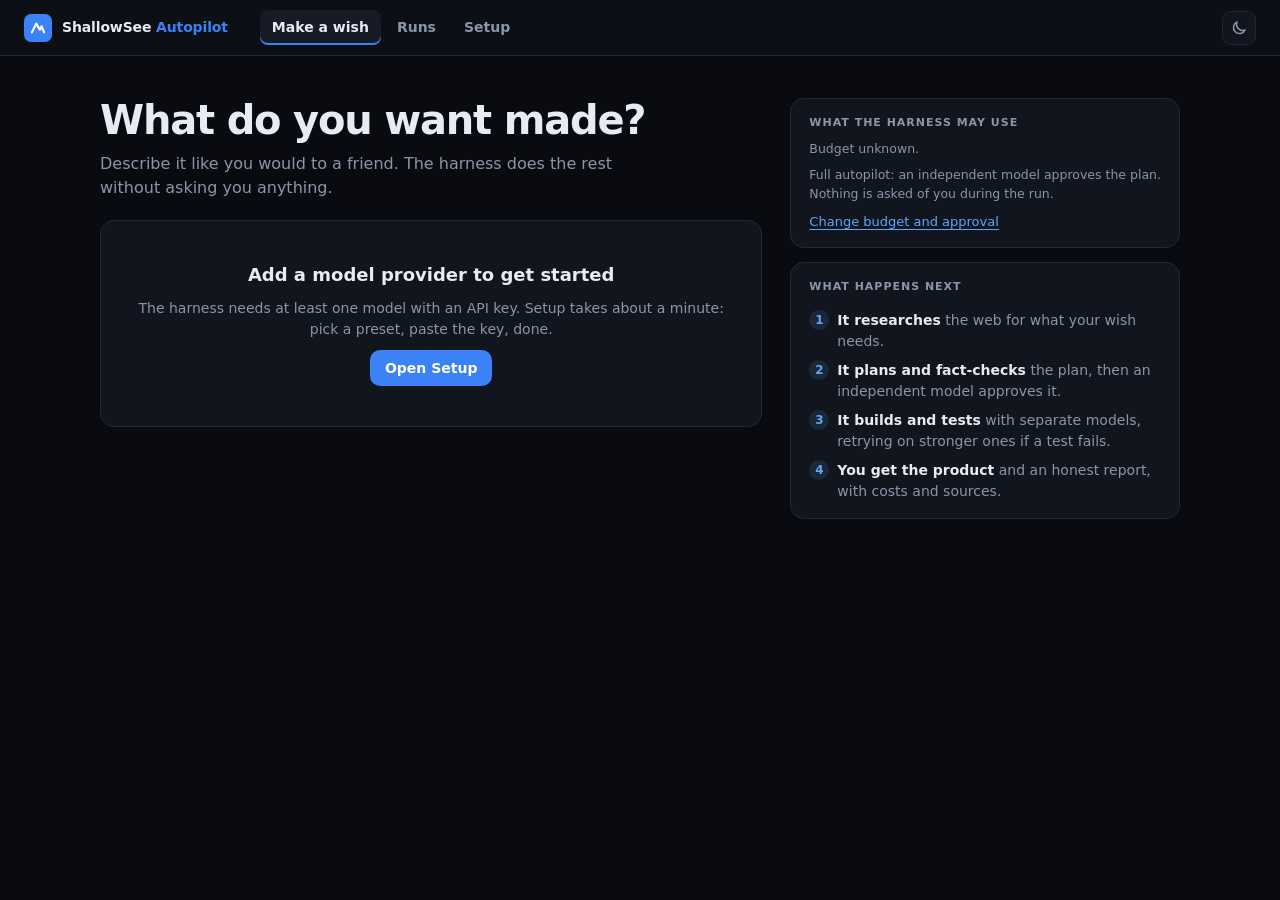
==== commit e77c91a5: "Merge reviewed console UI with navigation lifecycle fixes" ====
--- a/harness/console/web/index.html
+++ b/harness/console/web/index.html
@@ -1,18 +1,18 @@
 <!doctype html>
-<html lang="en" data-theme="light">
+<html lang="en" data-theme="dark">
 <head>
   <meta charset="utf-8">
   <meta name="viewport" content="width=device-width, initial-scale=1">
-  <meta name="color-scheme" content="light dark">
+  <meta name="color-scheme" content="dark light">
   <title>ShallowSee Autopilot</title>
-  <link rel="icon" href="data:image/svg+xml,%3Csvg xmlns='http://www.w3.org/2000/svg' viewBox='0 0 32 32'%3E%3Crect width='32' height='32' rx='8' fill='%231d1d1f'/%3E%3Cpath d='M9 21l5-10 4 7 2-4 3 7' fill='none' stroke='white' stroke-width='2.4' stroke-linecap='round' stroke-linejoin='round'/%3E%3C/svg%3E">
+  <link rel="icon" href="data:image/svg+xml,%3Csvg xmlns='http://www.w3.org/2000/svg' viewBox='0 0 32 32'%3E%3Crect width='32' height='32' rx='8' fill='%233b82f6'/%3E%3Cpath d='M9 21l5-10 4 7 2-4 3 7' fill='none' stroke='white' stroke-width='2.4' stroke-linecap='round' stroke-linejoin='round'/%3E%3C/svg%3E">
   <link rel="stylesheet" href="styles.css">
   <script>
-    // Set the theme before first paint (light is the default; "system" follows the OS).
+    // Set the theme before first paint (dark is the default; "system" follows the OS).
     try {
       var t = localStorage.getItem("shallowsee.theme");
       if (t === "light" || t === "dark" || t === "system") document.documentElement.setAttribute("data-theme", t);
-    } catch (e) { /* storage may be blocked; the default stays light */ }
+    } catch (e) { /* storage may be blocked; the default stays dark */ }
   </script>
   <script type="module" src="app.js"></script>
 </head>
@@ -20,7 +20,7 @@
   <a class="skip-link" href="#app">Skip to content</a>
   <header class="topbar">
     <a class="brand" href="#/new" aria-label="ShallowSee Autopilot, make a wish">
-      <span class="brand-mark" aria-hidden="true"><svg viewBox="0 0 32 32" width="24" height="24"><rect width="32" height="32" rx="8" fill="currentColor"/><path d="M9 21l5-10 4 7 2-4 3 7" fill="none" style="stroke: var(--bg)" stroke-width="2.4" stroke-linecap="round" stroke-linejoin="round"/></svg></span>
+      <span class="brand-mark" aria-hidden="true"><svg viewBox="0 0 32 32" width="28" height="28"><rect width="32" height="32" rx="8" fill="currentColor"/><path d="M9 21l5-10 4 7 2-4 3 7" fill="none" stroke="#fff" stroke-width="2.4" stroke-linecap="round" stroke-linejoin="round"/></svg></span>
       <span class="brand-text">ShallowSee <b>Autopilot</b></span>
     </a>
     <nav id="nav" class="nav" aria-label="Main">
--- a/harness/console/web/styles.css
+++ b/harness/console/web/styles.css
@@ -1,447 +1,393 @@
-/* ShallowSee Autopilot console. Monochrome, Apple-style type: black, white and greys; one red for failures.
-   Tokens first; light is the default theme, dark and system are one click away. No web fonts: the system font
-   stack shows SF Pro on Apple devices and Segoe UI Variable on Windows. */
-:root, html[data-theme="light"] {
+/* ShallowSee Autopilot console. Tokens first; dark is the default theme. */
+:root, html[data-theme="dark"] {
+  color-scheme: dark;
+  --bg: #090b10; --bg-top: #0d1016; --card: #11151d; --card-2: #161b25; --line: #212837; --line-2: #2d3649;
+  --text: #e8ebf2; --muted: #8b95aa; --faint: #5d6679;
+  --primary: #3b82f6; --primary-h: #5a98fb; --primary-ink: #fff;
+  --good: #34d399; --good-bg: rgba(52, 211, 153, .12); --warn: #fbbf24; --warn-bg: rgba(251, 191, 36, .12);
+  --bad: #f87171; --bad-bg: rgba(248, 113, 113, .12); --info: #60a5fa; --info-bg: rgba(96, 165, 250, .13);
+  --model: #b79cfb; --model-bg: rgba(167, 139, 250, .14); --input: #0c0f15; --shadow: 0 8px 30px rgba(0, 0, 0, .35);
+  --code-bg: #0b0e14; --focus: #7cb2ff;
+}
+html[data-theme="light"] {
   color-scheme: light;
-  --bg: #ffffff; --bg-top: #ffffff; --card: #ffffff; --card-2: #f5f5f7; --line: #e8e8ed; --line-2: #d2d2d7;
-  --text: #1d1d1f; --muted: #6e6e73; --faint: #737378;
-  --primary: #1d1d1f; --primary-h: #000000; --primary-ink: #ffffff;
-  --good: #1d1d1f; --good-bg: #f5f5f7; --warn: #1d1d1f; --warn-bg: #f5f5f7;
-  --bad: #d70015; --bad-bg: rgba(215, 0, 21, .06); --info: #1d1d1f; --info-bg: #f5f5f7;
-  --model: #1d1d1f; --model-bg: #f5f5f7; --input: #ffffff; --shadow: 0 12px 40px rgba(0, 0, 0, .1);
-  --code-bg: #f5f5f7; --focus: #1d1d1f; --seg: #ffffff; --track: #e8e8ed; --seg-shadow: 0 1px 3px rgba(0, 0, 0, .12), 0 0 0 .5px rgba(0, 0, 0, .05);
-}
-html[data-theme="dark"] {
-  color-scheme: dark;
-  --bg: #000000; --bg-top: #000000; --card: #000000; --card-2: #1c1c1e; --line: #2c2c2e; --line-2: #3a3a3c;
-  --text: #f5f5f7; --muted: #a1a1a6; --faint: #8e8e93;
-  --primary: #f5f5f7; --primary-h: #ffffff; --primary-ink: #000000;
-  --good: #f5f5f7; --good-bg: #1c1c1e; --warn: #f5f5f7; --warn-bg: #1c1c1e;
-  --bad: #ff6961; --bad-bg: rgba(255, 105, 97, .1); --info: #f5f5f7; --info-bg: #1c1c1e;
-  --model: #f5f5f7; --model-bg: #1c1c1e; --input: #1c1c1e; --shadow: 0 12px 40px rgba(0, 0, 0, .6);
-  --code-bg: #1c1c1e; --focus: #f5f5f7; --seg: #3a3a3c; --track: #2c2c2e; --seg-shadow: 0 1px 3px rgba(0, 0, 0, .5);
-}
-@media (prefers-color-scheme: dark) {
+  --bg: #f4f6fa; --bg-top: #ffffff; --card: #ffffff; --card-2: #f4f6fb; --line: #e0e5ee; --line-2: #cdd4e1;
+  --text: #151a24; --muted: #5d687d; --faint: #8b95a8;
+  --primary: #2563eb; --primary-h: #1d4fd8; --primary-ink: #fff;
+  --good: #0f9f6e; --good-bg: rgba(15, 159, 110, .11); --warn: #b7791f; --warn-bg: rgba(217, 119, 6, .12);
+  --bad: #d23a3a; --bad-bg: rgba(210, 58, 58, .1); --info: #2563eb; --info-bg: rgba(37, 99, 235, .1);
+  --model: #6d4fd6; --model-bg: rgba(109, 79, 214, .1); --input: #ffffff; --shadow: 0 6px 24px rgba(20, 30, 60, .1);
+  --code-bg: #f1f4f9; --focus: #2563eb;
+}
+@media (prefers-color-scheme: light) {
   html[data-theme="system"] {
-    color-scheme: dark;
-    --bg: #000000; --bg-top: #000000; --card: #000000; --card-2: #1c1c1e; --line: #2c2c2e; --line-2: #3a3a3c;
-    --text: #f5f5f7; --muted: #a1a1a6; --faint: #8e8e93;
-    --primary: #f5f5f7; --primary-h: #ffffff; --primary-ink: #000000;
-    --good: #f5f5f7; --good-bg: #1c1c1e; --warn: #f5f5f7; --warn-bg: #1c1c1e;
-    --bad: #ff6961; --bad-bg: rgba(255, 105, 97, .1); --info: #f5f5f7; --info-bg: #1c1c1e;
-    --model: #f5f5f7; --model-bg: #1c1c1e; --input: #1c1c1e; --shadow: 0 12px 40px rgba(0, 0, 0, .6);
-    --code-bg: #1c1c1e; --focus: #f5f5f7; --seg: #3a3a3c; --track: #2c2c2e; --seg-shadow: 0 1px 3px rgba(0, 0, 0, .5);
+    color-scheme: light;
+    --bg: #f4f6fa; --bg-top: #ffffff; --card: #ffffff; --card-2: #f4f6fb; --line: #e0e5ee; --line-2: #cdd4e1;
+    --text: #151a24; --muted: #5d687d; --faint: #8b95a8;
+    --primary: #2563eb; --primary-h: #1d4fd8; --primary-ink: #fff;
+    --good: #0f9f6e; --good-bg: rgba(15, 159, 110, .11); --warn: #b7791f; --warn-bg: rgba(217, 119, 6, .12);
+    --bad: #d23a3a; --bad-bg: rgba(210, 58, 58, .1); --info: #2563eb; --info-bg: rgba(37, 99, 235, .1);
+    --model: #6d4fd6; --model-bg: rgba(109, 79, 214, .1); --input: #ffffff; --shadow: 0 6px 24px rgba(20, 30, 60, .1);
+    --code-bg: #f1f4f9; --focus: #2563eb;
   }
 }
-:root {
-  --radius: 14px; --radius-sm: 10px;
-  --sans: -apple-system, BlinkMacSystemFont, "SF Pro Text", "Helvetica Neue", "Inter", "Segoe UI Variable Text", "Segoe UI", Arial, sans-serif;
-  --display: -apple-system, BlinkMacSystemFont, "SF Pro Display", "Helvetica Neue", "Inter", "Segoe UI Variable Display", "Segoe UI", Arial, sans-serif;
-  --mono: ui-monospace, "SF Mono", SFMono-Regular, Menlo, "Cascadia Mono", Consolas, monospace;
-}
+:root { --radius: 14px; --radius-sm: 9px; --mono: ui-monospace, "Cascadia Code", "SFMono-Regular", Consolas, monospace; --sans: Inter, ui-sans-serif, system-ui, -apple-system, "Segoe UI", Roboto, sans-serif; }
 
 * { box-sizing: border-box; }
 html { -webkit-text-size-adjust: 100%; }
-body { margin: 0; background: var(--bg); color: var(--text); font: 15px/1.47 var(--sans); letter-spacing: -.01em; -webkit-font-smoothing: antialiased; -moz-osx-font-smoothing: grayscale; }
-h1, h2, h3 { font-family: var(--display); }
+body { margin: 0; background: var(--bg); color: var(--text); font: 14px/1.5 var(--sans); }
 h1, h2, h3, p, ul, ol { margin: 0; }
 ul, ol { padding: 0; list-style: none; }
-button, input, select, textarea { font: inherit; color: inherit; letter-spacing: inherit; }
+button, input, select, textarea { font: inherit; color: inherit; }
 button { cursor: pointer; }
-button:disabled { cursor: not-allowed; opacity: .4; }
-a { color: var(--text); text-decoration-thickness: 1px; text-underline-offset: 3px; }
+button:disabled { cursor: not-allowed; opacity: .55; }
+a { color: var(--info); text-decoration-thickness: 1px; text-underline-offset: 3px; }
 :focus-visible { outline: 2px solid var(--focus); outline-offset: 2px; border-radius: 6px; }
 [hidden] { display: none !important; }
-.muted { color: var(--muted); } .sm { font-size: 13px; } .mono { font-family: var(--mono); font-size: 12px; letter-spacing: 0; } .pad { padding: 24px; }
-.num { font-variant-numeric: tabular-nums; }
+.muted { color: var(--muted); } .sm { font-size: 12.5px; } .mono { font-family: var(--mono); font-size: 12px; } .pad { padding: 24px; }
 .skip-link { position: fixed; left: 12px; top: -48px; background: var(--card); padding: 8px 12px; border-radius: 8px; z-index: 50; }
 .skip-link:focus { top: 10px; }
-.eyebrow { font-size: 13px; color: var(--muted); font-weight: 500; }
+.eyebrow { font-size: 11px; letter-spacing: .09em; text-transform: uppercase; color: var(--muted); font-weight: 650; }
 .icon { flex: none; }
 
 /* ---- top bar */
-.topbar { position: sticky; top: 0; z-index: 20; height: 52px; display: flex; align-items: center; gap: 28px; padding: 0 32px; background: color-mix(in srgb, var(--bg-top) 82%, transparent); backdrop-filter: saturate(180%) blur(20px); -webkit-backdrop-filter: saturate(180%) blur(20px); border-bottom: 1px solid var(--line); }
-.brand { display: flex; align-items: center; gap: 9px; text-decoration: none; color: var(--text); font-weight: 600; font-size: 16px; letter-spacing: -.022em; }
-.brand-mark { color: var(--text); display: grid; }
-.brand b { color: var(--muted); font-weight: 400; }
-.nav { display: flex; gap: 2px; }
-.nav a { color: var(--muted); text-decoration: none; padding: 6px 12px; border-radius: 8px; font-size: 14px; font-weight: 500; }
-.nav a:hover { color: var(--text); }
-.nav a.active { color: var(--text); font-weight: 600; }
-.top-actions { margin-left: auto; display: flex; align-items: center; gap: 10px; }
-.icon-btn { display: grid; place-items: center; width: 36px; height: 36px; border-radius: 18px; border: 0; background: transparent; color: var(--muted); }
-.icon-btn:hover { color: var(--text); background: var(--card-2); }
-.conn { display: inline-flex; align-items: center; gap: 7px; font-size: 13px; color: var(--muted); }
-.conn .dot { width: 7px; height: 7px; border-radius: 99px; background: var(--faint); }
-.conn.good { color: var(--text); } .conn.good .dot { background: var(--text); animation: pulse 1.6s infinite; }
-.conn.warn { color: var(--text); } .conn.warn .dot { background: transparent; box-shadow: inset 0 0 0 1.5px var(--text); }
-
-main { max-width: 1120px; margin: 0 auto; padding: 40px 32px 96px; outline: none; }
+.topbar { position: sticky; top: 0; z-index: 20; height: 56px; display: flex; align-items: center; gap: 24px; padding: 0 24px; background: color-mix(in srgb, var(--bg-top) 88%, transparent); backdrop-filter: blur(10px); border-bottom: 1px solid var(--line); }
+.brand { display: flex; align-items: center; gap: 10px; text-decoration: none; color: var(--text); font-weight: 600; letter-spacing: -.01em; }
+.brand-mark { color: var(--primary); display: grid; }
+.brand b { color: var(--primary); font-weight: 700; }
+.nav { display: flex; gap: 4px; margin-left: 8px; }
+.nav a { color: var(--muted); text-decoration: none; padding: 7px 12px; border-radius: 8px; font-weight: 550; }
+.nav a:hover { color: var(--text); background: var(--card-2); }
+.nav a.active { color: var(--text); background: var(--card-2); box-shadow: inset 0 -2px 0 var(--primary); }
+.top-actions { margin-left: auto; display: flex; align-items: center; gap: 12px; }
+.icon-btn { display: grid; place-items: center; width: 34px; height: 34px; border-radius: 9px; border: 1px solid var(--line); background: var(--card); color: var(--muted); }
+.icon-btn:hover { color: var(--text); border-color: var(--line-2); }
+.conn { display: inline-flex; align-items: center; gap: 7px; font-size: 12.5px; color: var(--muted); }
+.conn .dot { width: 8px; height: 8px; border-radius: 99px; background: var(--faint); }
+.conn.good { color: var(--good); } .conn.good .dot { background: var(--good); animation: pulse 1.6s infinite; }
+.conn.warn { color: var(--warn); } .conn.warn .dot { background: var(--warn); }
+
+main { max-width: 1360px; margin: 0 auto; padding: 22px 24px 80px; outline: none; }
 .page-narrow { max-width: 920px; margin: 0 auto; }
-.page-head { display: flex; align-items: flex-end; justify-content: space-between; gap: 16px; margin-bottom: 28px; }
-.page-head h1 { font-size: 34px; line-height: 1.1; font-weight: 600; letter-spacing: -.028em; }
-.page-head p.muted { margin-top: 6px; }
+.page-head { display: flex; align-items: center; justify-content: space-between; gap: 12px; margin-bottom: 18px; }
+.page-head h1 { font-size: 24px; letter-spacing: -.02em; }
 
 /* ---- generic components */
-.card { background: none; border: 0; border-top: 1px solid var(--line); border-radius: 0; padding: 18px 0 0; min-width: 0; }
-.card-head { display: flex; align-items: baseline; justify-content: space-between; gap: 10px; margin-bottom: 12px; }
-.card-head h2 { font-family: var(--sans); font-size: 13px; font-weight: 600; letter-spacing: -.005em; color: var(--muted); }
-.btn { display: inline-flex; align-items: center; justify-content: center; gap: 7px; min-height: 36px; padding: 0 16px; border-radius: 99px; border: 1px solid var(--line-2); background: transparent; color: var(--text); font-size: 14px; font-weight: 500; text-decoration: none; white-space: nowrap; transition: background .15s, border-color .15s, opacity .15s; }
-.btn:hover:not(:disabled) { border-color: var(--text); }
+.card { background: var(--card); border: 1px solid var(--line); border-radius: var(--radius); padding: 16px 18px; min-width: 0; }
+.card-head { display: flex; align-items: center; justify-content: space-between; gap: 10px; margin-bottom: 10px; }
+.card-head h2 { font-size: 13px; font-weight: 650; letter-spacing: .02em; text-transform: uppercase; color: var(--muted); }
+.btn { display: inline-flex; align-items: center; justify-content: center; gap: 7px; min-height: 36px; padding: 0 14px; border-radius: 10px; border: 1px solid var(--line-2); background: var(--card-2); color: var(--text); font-weight: 600; text-decoration: none; white-space: nowrap; }
+.btn:hover:not(:disabled) { border-color: var(--faint); background: color-mix(in srgb, var(--card-2) 80%, var(--text) 6%); }
 .btn.primary { background: var(--primary); border-color: transparent; color: var(--primary-ink); }
-.btn.primary:hover:not(:disabled) { background: var(--primary-h); border-color: transparent; }
-.btn.ghost { border-color: transparent; }
-.btn.ghost:hover:not(:disabled) { background: var(--card-2); border-color: transparent; }
+.btn.primary:hover:not(:disabled) { background: var(--primary-h); }
+.btn.ghost { background: transparent; }
 .btn.danger { color: var(--bad); }
-.btn.big { min-height: 44px; padding: 0 24px; font-size: 15px; }
-.btn.sm { min-height: 30px; padding: 0 12px; font-size: 13px; }
-.link { color: var(--text); font-size: 13px; }
-.chip { display: inline-flex; align-items: center; gap: 5px; height: 22px; padding: 0 8px; border-radius: 6px; font-size: 12px; font-weight: 500; background: transparent; color: var(--muted); border: 1px solid var(--line-2); white-space: nowrap; letter-spacing: 0; }
-.chip.good, .chip.info, .chip.model { background: var(--card-2); color: var(--text); border-color: transparent; }
-.chip.warn { color: var(--text); border-color: var(--text); }
-.chip.bad { color: var(--bad); border-color: currentColor; }
-.pill { display: inline-flex; align-items: center; gap: 7px; font-size: 14px; font-weight: 500; color: var(--text); }
-.pill::before { content: ""; width: 8px; height: 8px; border-radius: 99px; background: currentColor; }
-.pill.muted { color: var(--muted); }
-.pill.warn::before { background: transparent; box-shadow: inset 0 0 0 1.5px currentColor; }
-.pill.bad { color: var(--bad); }
+.btn.big { min-height: 44px; padding: 0 22px; font-size: 15px; }
+.btn.sm { min-height: 30px; padding: 0 10px; font-size: 12.5px; }
+.link { color: var(--info); font-size: 13px; }
+.chip { display: inline-flex; align-items: center; gap: 5px; height: 22px; padding: 0 9px; border-radius: 99px; font-size: 12px; font-weight: 600; background: var(--card-2); color: var(--muted); border: 1px solid var(--line); white-space: nowrap; }
+.chip.good { background: var(--good-bg); color: var(--good); border-color: transparent; }
+.chip.warn { background: var(--warn-bg); color: var(--warn); border-color: transparent; }
+.chip.bad { background: var(--bad-bg); color: var(--bad); border-color: transparent; }
+.chip.info { background: var(--info-bg); color: var(--info); border-color: transparent; }
+.chip.model { background: var(--model-bg); color: var(--model); border-color: transparent; }
+.pill { display: inline-flex; align-items: center; gap: 7px; height: 26px; padding: 0 12px; border-radius: 99px; font-size: 12.5px; font-weight: 650; background: var(--card-2); color: var(--muted); }
+.pill::before { content: ""; width: 7px; height: 7px; border-radius: 99px; background: currentColor; }
+.pill.live { background: var(--info-bg); color: var(--info); } .pill.good { background: var(--good-bg); color: var(--good); }
+.pill.warn { background: var(--warn-bg); color: var(--warn); } .pill.bad { background: var(--bad-bg); color: var(--bad); }
 .pill.pulse::before { animation: pulse 1.4s infinite; }
-.empty-card { text-align: center; padding: 48px 24px; display: grid; gap: 10px; justify-items: center; background: var(--card-2); border: 0; border-radius: 18px; }
-.empty-card h2 { font-size: 21px; font-weight: 600; letter-spacing: -.02em; }
-.empty-card .muted { max-width: 52ch; }
+.empty-card { text-align: center; padding: 40px 24px; display: grid; gap: 10px; justify-items: center; }
+.empty-card h2 { font-size: 18px; }
 .empty-line { padding: 6px 0; }
 .form-error { color: var(--bad); font-size: 13px; }
-.toasts { position: fixed; right: 20px; bottom: 20px; display: grid; gap: 8px; z-index: 60; }
-.toast { background: var(--text); color: var(--bg); border-radius: 12px; padding: 11px 16px; box-shadow: var(--shadow); max-width: 360px; font-size: 14px; }
-.toast.bad { background: var(--bad); color: #fff; }
+.toasts { position: fixed; right: 18px; bottom: 18px; display: grid; gap: 8px; z-index: 60; }
+.toast { background: var(--card); border: 1px solid var(--line-2); border-left: 3px solid var(--info); border-radius: 10px; padding: 10px 14px; box-shadow: var(--shadow); max-width: 360px; }
+.toast.bad { border-left-color: var(--bad); } .toast.good { border-left-color: var(--good); } .toast.warn { border-left-color: var(--warn); }
 
 /* ---- Make a wish */
-.wish-page { max-width: 760px; margin: 32px auto 0; }
-.hero { font-size: 48px; line-height: 1.06; letter-spacing: -.035em; font-weight: 600; margin-bottom: 12px; }
-.lead { font-size: 19px; line-height: 1.4; letter-spacing: -.015em; margin-bottom: 28px; }
-.wish-form textarea { width: 100%; min-height: 150px; resize: vertical; padding: 18px 20px; border-radius: 18px; border: 1px solid var(--line-2); background: var(--input); font-size: 17px; line-height: 1.5; }
-.wish-form textarea:focus { outline: none; border-color: var(--text); box-shadow: 0 0 0 4px color-mix(in srgb, var(--text) 10%, transparent); }
-.wish-foot { display: flex; justify-content: space-between; margin: 8px 4px 14px; }
-.examples { display: flex; flex-wrap: wrap; gap: 8px; align-items: center; margin: 0 0 24px; }
-.example { border: 1px solid var(--line-2); background: transparent; border-radius: 99px; padding: 6px 14px; font-size: 13px; color: var(--text); }
-.example:hover { border-color: var(--text); }
-.wish-actions { display: flex; align-items: center; justify-content: space-between; gap: 16px; flex-wrap: wrap; padding-top: 20px; border-top: 1px solid var(--line); }
-.wish-summary { font-size: 13px; color: var(--muted); display: flex; flex-wrap: wrap; gap: 4px 0; align-items: center; }
-.wish-summary > span + span::before { content: "·"; margin: 0 8px; color: var(--faint); }
-.wish-summary b { color: var(--text); font-weight: 600; }
-.wish-summary .link { margin-left: 12px; }
-.how-line { display: flex; flex-wrap: wrap; gap: 6px 0; margin-top: 40px; font-size: 13px; color: var(--muted); }
-.how-line li + li::before { content: "→"; margin: 0 10px; color: var(--faint); }
-.how-line b { color: var(--text); font-weight: 600; }
+.wish-page { display: grid; grid-template-columns: minmax(0, 1.7fr) minmax(280px, 1fr); gap: 28px; align-items: start; max-width: 1080px; margin: 20px auto 0; }
+.hero { font-size: 40px; line-height: 1.1; letter-spacing: -.03em; font-weight: 700; margin-bottom: 10px; }
+.lead { font-size: 16px; margin-bottom: 20px; max-width: 56ch; }
+.wish-form textarea { width: 100%; min-height: 150px; resize: vertical; padding: 16px 18px; border-radius: var(--radius); border: 1px solid var(--line-2); background: var(--input); font-size: 17px; line-height: 1.5; }
+.wish-form textarea:focus { outline: none; border-color: var(--primary); box-shadow: 0 0 0 3px color-mix(in srgb, var(--primary) 25%, transparent); }
+.wish-foot { display: flex; justify-content: space-between; margin: 6px 2px 10px; }
+.examples { display: flex; flex-wrap: wrap; gap: 8px; align-items: center; margin: 4px 0 18px; }
+.example { border: 1px solid var(--line); background: var(--card); border-radius: 99px; padding: 6px 13px; font-size: 13px; color: var(--text); }
+.example:hover { border-color: var(--primary); }
+.wish-actions { display: flex; justify-content: flex-end; }
+.wish-side { display: grid; gap: 14px; }
+.wish-summary, .how-card { background: var(--card); border: 1px solid var(--line); border-radius: var(--radius); padding: 16px 18px; display: grid; gap: 8px; }
+.budget-list { display: grid; gap: 4px; }
+.budget-list b { font-size: 16px; }
+.how { display: grid; gap: 8px; counter-reset: s; margin-top: 6px; }
+.how li { counter-increment: s; padding-left: 28px; position: relative; color: var(--muted); }
+.how li::before { content: counter(s); position: absolute; left: 0; top: 0; width: 20px; height: 20px; border-radius: 99px; background: var(--info-bg); color: var(--info); font-size: 12px; font-weight: 700; display: grid; place-items: center; }
+.how b { color: var(--text); }
 
 /* ---- Runs */
-.table-card { padding: 0; border-top: 0; }
+.table-card { padding: 4px 6px; }
 .runs-table { width: 100%; border-collapse: collapse; }
-.runs-table th { text-align: left; font-size: 13px; color: var(--muted); padding: 10px 12px; font-weight: 500; border-bottom: 1px solid var(--line); }
-.runs-table td { padding: 14px 12px; border-bottom: 1px solid var(--line); vertical-align: middle; }
-.runs-table td:first-child, .runs-table th:first-child { padding-left: 0; }
-.run-row:hover td { background: var(--card-2); }
+.runs-table th { text-align: left; font-size: 12px; text-transform: uppercase; letter-spacing: .06em; color: var(--muted); padding: 12px 14px; font-weight: 650; }
+.runs-table td { padding: 12px 14px; border-top: 1px solid var(--line); vertical-align: middle; }
 .run-link { display: grid; text-decoration: none; color: var(--text); }
-.run-link b { font-weight: 600; }
 .run-link:hover b { text-decoration: underline; }
-.run-link .sm { max-width: 52ch; overflow: hidden; text-overflow: ellipsis; white-space: nowrap; color: var(--muted); }
-
-/* ---- Live run: header */
-.run-head { display: grid; gap: 0; margin-bottom: 4px; }
+.run-link .sm { max-width: 52ch; overflow: hidden; text-overflow: ellipsis; white-space: nowrap; }
+
+/* ---- Live run */
+.run-head { display: grid; grid-template-columns: minmax(0, 1fr) auto; gap: 8px 24px; align-items: end; margin-bottom: 14px; }
 .run-title { min-width: 0; }
-.wish { font-size: 34px; line-height: 1.12; letter-spacing: -.03em; font-weight: 600; margin: 6px 0 12px; display: -webkit-box; -webkit-line-clamp: 2; -webkit-box-orient: vertical; overflow: hidden; }
-.badges { display: flex; flex-wrap: wrap; gap: 8px 14px; align-items: center; }
-.badges .chip.muted { border: 0; background: none; padding: 0; height: auto; font-size: 14px; font-weight: 400; color: var(--muted); }
-.metrics { display: grid; grid-template-columns: repeat(4, minmax(0, 1fr)); gap: 0 24px; margin-top: 28px; border-top: 1px solid var(--line); border-bottom: 1px solid var(--line); }
-.metric { padding: 16px 0; min-width: 0; }
-.metric-label { font-size: 12px; color: var(--muted); }
-.metric-value { font-family: var(--display); font-size: 28px; font-weight: 600; letter-spacing: -.025em; font-variant-numeric: tabular-nums; line-height: 1.2; margin-top: 2px; }
-.metric-note { font-size: 12px; color: var(--faint); }
+.wish { font-size: 24px; line-height: 1.25; letter-spacing: -.02em; font-weight: 650; margin: 4px 0 10px; display: -webkit-box; -webkit-line-clamp: 2; -webkit-box-orient: vertical; overflow: hidden; }
+.badges { display: flex; flex-wrap: wrap; gap: 8px; align-items: center; }
+.metrics { display: flex; gap: 10px; }
+.metric { background: var(--card); border: 1px solid var(--line); border-radius: 12px; padding: 9px 14px; min-width: 104px; }
+.metric-label { font-size: 11px; text-transform: uppercase; letter-spacing: .07em; color: var(--muted); font-weight: 650; }
+.metric-value { font-size: 22px; font-weight: 700; letter-spacing: -.02em; font-variant-numeric: tabular-nums; line-height: 1.25; }
+.metric-note { font-size: 11.5px; color: var(--faint); margin-top: -2px; }
 .cancel-btn { margin-left: auto; }
 .foot { margin-top: 8px; }
-.synthetic-note { display: flex; gap: 8px; align-items: center; color: var(--muted); border: 1px solid var(--line-2); border-radius: 10px; padding: 6px 12px; font-size: 13px; margin-bottom: 16px; }
-
-/* segmented control (Live run · Report · Files) */
-.tabs { display: inline-flex; gap: 0; padding: 2px; margin: 24px 0 24px; border-radius: 10px; background: var(--card-2); }
-.tab { display: inline-flex; align-items: center; height: 32px; padding: 0 18px; border-radius: 8px; color: var(--muted); text-decoration: none; font-size: 13px; font-weight: 500; }
-.tab:hover { color: var(--text); }
-.tab.active { color: var(--text); background: var(--seg); box-shadow: var(--seg-shadow); font-weight: 600; }
-.tab.disabled { opacity: .4; pointer-events: none; }
-
-/* ---- Live run: the loop as tabs (Plan · Build · Test · Reflect) plus Activity and Models */
-.stagebar { display: flex; flex-wrap: wrap; align-items: flex-start; gap: 12px 24px; margin-bottom: 28px; }
-.stage-tabs { flex: 999 1 540px; display: grid; grid-template-columns: repeat(4, minmax(0, 1fr)); gap: 6px; }
-.stage-tab { display: grid; gap: 3px; text-align: left; border: 0; background: transparent; padding: 12px 12px 12px; border-radius: 12px; color: var(--muted); min-width: 0; }
-.stage-tab:hover { background: var(--card-2); }
-.stage-tab.selected { background: var(--card-2); }
-.stage-bar { height: 3px; border-radius: 2px; background: var(--track); margin-bottom: 9px; }
-.stage-bar.done { background: var(--text); }
-.stage-bar.now { background: linear-gradient(90deg, var(--text) 55%, var(--track) 55%); animation: pulse 1.6s infinite; }
-.stage-name { display: flex; align-items: baseline; gap: 6px; font-family: var(--display); font-size: 16px; font-weight: 600; letter-spacing: -.02em; color: var(--muted); }
-.stage-tab.selected .stage-name, .stage-tab .stage-bar.done ~ .stage-name, .stage-tab .stage-bar.now ~ .stage-name { color: var(--text); }
-.stage-now { font-family: var(--sans); font-size: 12px; font-weight: 500; color: var(--muted); letter-spacing: 0; }
-.stage-meta { font-size: 13px; color: var(--muted); white-space: nowrap; overflow: hidden; text-overflow: ellipsis; }
-.view-btns { flex: 1 1 auto; display: flex; justify-content: flex-end; align-items: center; gap: 6px; padding-top: 12px; }
-.view-btn { display: inline-flex; align-items: center; gap: 6px; height: 32px; padding: 0 14px; border-radius: 99px; border: 1px solid var(--line-2); background: transparent; font-size: 13px; font-weight: 500; color: var(--text); }
-.view-btn:hover { border-color: var(--text); }
-.view-btn.on { background: var(--text); color: var(--bg); border-color: transparent; }
-.follow-btn { display: inline-flex; align-items: center; gap: 7px; height: 32px; padding: 0 10px; border: 0; background: none; font-size: 13px; color: var(--muted); }
-.follow-btn:hover { color: var(--text); }
-.follow-btn .dot { width: 7px; height: 7px; border-radius: 99px; background: var(--text); animation: pulse 1.6s infinite; }
-.panel-grid { display: grid; grid-template-columns: minmax(0, 1.55fr) minmax(280px, 1fr); gap: 32px 56px; align-items: start; }
-.panel-grid.single { grid-template-columns: minmax(0, 760px); }
-.panel-col { display: grid; gap: 36px; min-width: 0; align-content: start; }
-.panel-empty { color: var(--muted); font-size: 15px; padding: 28px 0; border-top: 1px solid var(--line); }
-.big-line { display: flex; align-items: center; gap: 10px; font-family: var(--display); font-size: 22px; font-weight: 600; letter-spacing: -.022em; line-height: 1.25; }
-.reason { margin-top: 10px; font-size: 15px; line-height: 1.5; }
-.result-mark { flex: none; display: inline-grid; place-items: center; width: 22px; height: 22px; border-radius: 99px; background: var(--text); color: var(--bg); }
-.result-mark.bad { background: var(--bad); color: #fff; }
-.test-list, .decision-list, .gap-list, .fail-list { display: grid; margin-top: 4px; }
-.test-list li { display: grid; grid-template-columns: 22px minmax(0, 1fr) auto 48px; gap: 10px; align-items: center; padding: 9px 0; border-bottom: 1px solid var(--line); font-size: 14px; }
-.test-list li:last-child { border-bottom: 0; }
-.test-list .result-mark { width: 18px; height: 18px; }
-.test-list li > :last-child { text-align: right; }
-.decision-list { margin-top: 22px; border-top: 1px solid var(--line); }
-.decision-list li { display: grid; grid-template-columns: 44px minmax(0, 1fr); gap: 2px 12px; padding: 12px 0; border-bottom: 1px solid var(--line); font-size: 14px; }
-.decision-list .d-item { color: var(--muted); font-variant-numeric: tabular-nums; }
-.decision-list .d-reason { grid-column: 2; font-size: 13px; }
-.gap-list li, .fail-list li { padding: 6px 0; font-size: 14px; border-bottom: 1px solid var(--line); }
-.gap-list li:last-child, .fail-list li:last-child { border-bottom: 0; }
-
-.banner { display: flex; align-items: center; justify-content: space-between; gap: 18px; padding: 20px 24px; border-radius: 18px; border: 0; background: var(--card-2); margin-bottom: 24px; flex-wrap: wrap; }
-.banner-text { display: grid; gap: 3px; } .banner-text strong { font-family: var(--display); font-size: 21px; font-weight: 600; letter-spacing: -.02em; }
-.banner.bad .banner-text strong { color: var(--bad); }
-.banner-meta { color: var(--muted); font-size: 13px; }
+.synthetic-note { grid-column: 1 / -1; display: flex; gap: 8px; align-items: center; color: var(--warn); background: var(--warn-bg); border-radius: 8px; padding: 4px 12px; font-size: 12.5px; }
+.tabs { display: flex; gap: 4px; border-bottom: 1px solid var(--line); margin-bottom: 16px; }
+.tab { padding: 9px 14px; color: var(--muted); text-decoration: none; font-weight: 600; border-bottom: 2px solid transparent; margin-bottom: -1px; }
+.tab:hover { color: var(--text); } .tab.active { color: var(--text); border-color: var(--primary); }
+.tab.disabled { opacity: .45; pointer-events: none; }
+.grid { display: grid; grid-template-columns: minmax(0, 1.55fr) minmax(330px, 1fr); gap: 16px; align-items: start; }
+.col-main, .col-side { display: grid; gap: 16px; min-width: 0; align-content: start; }
+.col-main > div:empty, .col-side > :empty { display: none; }
+
+.banner { display: flex; align-items: center; justify-content: space-between; gap: 18px; padding: 16px 20px; border-radius: var(--radius); border: 1px solid var(--line-2); background: var(--card); margin-bottom: 16px; flex-wrap: wrap; }
+.banner.good { background: linear-gradient(90deg, var(--good-bg), transparent 70%), var(--card); border-color: color-mix(in srgb, var(--good) 35%, var(--line)); }
+.banner.warn { background: linear-gradient(90deg, var(--warn-bg), transparent 70%), var(--card); border-color: color-mix(in srgb, var(--warn) 35%, var(--line)); }
+.banner.bad { background: linear-gradient(90deg, var(--bad-bg), transparent 70%), var(--card); border-color: color-mix(in srgb, var(--bad) 35%, var(--line)); }
+.banner-text { display: grid; gap: 2px; } .banner-text strong { font-size: 17px; } .banner-meta { color: var(--muted); font-size: 12.5px; }
 .banner-actions { display: flex; gap: 10px; flex-wrap: wrap; }
 
+/* loop ring */
+.ring-card { display: flex; gap: 22px; align-items: center; }
+.ring-wrap { flex: none; width: 232px; }
+.ring-svg { width: 100%; height: auto; display: block; overflow: visible; }
+.ring-arc { stroke-width: 10; stroke-linecap: round; }
+.ring-arc.track { stroke: var(--line-2); }
+.ring-arc.track.active { stroke: var(--primary); filter: drop-shadow(0 0 7px color-mix(in srgb, var(--primary) 70%, transparent)); }
+.ring-arc.track.done { stroke: var(--good); }
+.ring-arc.flow { stroke: #fff; stroke-opacity: .75; stroke-width: 4; stroke-dasharray: 22 103; animation: flow 1.7s linear infinite; }
+.ring-dot { fill: var(--line-2); } .ring-dot.active { fill: var(--primary); }
+.ring-label { font-size: 11px; letter-spacing: .12em; fill: var(--faint); font-weight: 650; }
+.ring-label.active { fill: var(--primary); }
+.ring-center { font-size: 23px; font-weight: 700; fill: var(--text); letter-spacing: -.02em; }
+.ring-sub { font-size: 15px; fill: var(--muted); font-weight: 600; }
+.ring-iter { font-size: 12px; fill: var(--faint); }
+.ring-side { min-width: 0; display: grid; gap: 6px; }
+.ring-headline { font-size: 22px; letter-spacing: -.02em; line-height: 1.2; }
+.ring-now { font-size: 13.5px; }
+.stage-list { display: grid; gap: 2px; margin-top: 8px; }
+.stage-list li { display: grid; grid-template-columns: 52px 1fr; gap: 8px; padding: 5px 8px; border-radius: 8px; color: var(--faint); font-size: 12.5px; }
+.stage-list li b { color: var(--muted); }
+.stage-list li.on { background: var(--info-bg); color: var(--text); } .stage-list li.on b { color: var(--primary); }
+
 /* work items */
-.items { display: grid; gap: 0; }
-.item { display: grid; grid-template-columns: 20px minmax(0, 1fr) 150px; gap: 14px; align-items: center; padding: 14px 12px; border: 0; border-top: 1px solid var(--line); border-radius: 0; background: none; }
-.item:last-child { border-bottom: 1px solid var(--line); }
-.item.current { background: var(--card-2); border-radius: 12px; border-color: transparent; }
-.item.current + .item { border-top-color: transparent; }
-.item.current:last-child { border-bottom-color: transparent; }
-.item-dot { width: 20px; height: 20px; border-radius: 99px; display: grid; place-items: center; background: transparent; box-shadow: inset 0 0 0 1.5px var(--line-2); color: var(--bg); }
-.item-dot.good { background: var(--text); box-shadow: none; }
-.item-dot.bad { background: var(--bad); box-shadow: none; color: #fff; }
-.item-dot.warn { background: linear-gradient(90deg, var(--text) 50%, transparent 50%); box-shadow: inset 0 0 0 1.5px var(--text); }
-.item.current .item-dot.info { background: linear-gradient(90deg, var(--text) 50%, transparent 50%); box-shadow: inset 0 0 0 1.5px var(--text); animation: pulse 1.4s infinite; }
-.item-title { display: flex; gap: 8px; align-items: baseline; min-width: 0; }
-.item-title b { color: var(--muted); font-weight: 500; font-variant-numeric: tabular-nums; }
-.item-title span { overflow: hidden; text-overflow: ellipsis; white-space: nowrap; font-weight: 500; }
-.item.current .item-title span { font-weight: 600; }
-.item.pending .item-title span { color: var(--muted); }
-.item-meta { display: flex; flex-wrap: wrap; gap: 0; margin-top: 3px; }
-.item-meta .chip { border: 0; background: none; padding: 0; height: auto; font-size: 13px; font-weight: 400; color: var(--muted); }
-.item-meta .chip + .chip::before { content: "·"; margin: 0 6px; }
-.item-meta .chip:first-child { color: var(--text); font-weight: 500; }
-.item-meta .chip.bad:first-child { color: var(--bad); }
-.item-score { text-align: right; }
-.bar { height: 4px; border-radius: 2px; background: var(--track); overflow: hidden; }
-.bar i { display: block; height: 100%; border-radius: 2px; background: var(--text); transition: width .5s ease; }
-.item-score-text { font-size: 12.5px; color: var(--muted); margin-top: 6px; font-variant-numeric: tabular-nums; }
+.items { display: grid; gap: 8px; }
+.item { display: grid; grid-template-columns: 22px minmax(0, 1fr) 190px; gap: 12px; align-items: center; padding: 10px 12px; border: 1px solid var(--line); border-radius: 11px; background: var(--card-2); }
+.item.current { border-color: var(--primary); box-shadow: 0 0 0 1px var(--primary), 0 0 22px color-mix(in srgb, var(--primary) 22%, transparent); }
+.item-dot { width: 20px; height: 20px; border-radius: 99px; display: grid; place-items: center; background: var(--line-2); color: #fff; }
+.item-dot.good { background: var(--good); color: #06281c; } .item-dot.bad { background: var(--bad); } .item-dot.warn { background: var(--warn); } .item-dot.info { background: var(--info-bg); box-shadow: inset 0 0 0 2px var(--line-2); }
+.item.current .item-dot.info { box-shadow: inset 0 0 0 2px var(--primary); animation: pulse 1.3s infinite; }
+.item-title { display: flex; gap: 8px; align-items: baseline; min-width: 0; } .item-title b { color: var(--primary); } .item-title span { overflow: hidden; text-overflow: ellipsis; white-space: nowrap; font-weight: 600; }
+.item-meta { display: flex; gap: 6px; flex-wrap: wrap; margin-top: 6px; }
+.bar { height: 8px; border-radius: 99px; background: var(--line); overflow: hidden; }
+.bar i { display: block; height: 100%; border-radius: 99px; background: var(--info); transition: width .5s ease; } .bar i.good { background: var(--good); } .bar i.warn { background: var(--warn); }
+.item-score-text { font-size: 12px; color: var(--muted); margin-top: 5px; font-variant-numeric: tabular-nums; }
 
 /* who's working */
+.who.active { border-color: color-mix(in srgb, var(--primary) 55%, var(--line)); box-shadow: 0 0 0 1px color-mix(in srgb, var(--primary) 35%, transparent), 0 10px 30px color-mix(in srgb, var(--primary) 12%, transparent); }
 .who-top { display: flex; gap: 12px; align-items: center; }
-.avatar { display: none; }
-.who-role { font-size: 13px; font-weight: 600; color: var(--muted); display: flex; align-items: center; gap: 8px; }
-.who-purpose { font-size: 13px; }
-.live-dot { width: 7px; height: 7px; border-radius: 99px; background: var(--text); animation: pulse 1.2s infinite; }
-.who-model { display: flex; flex-wrap: wrap; align-items: baseline; gap: 10px; margin: 8px 0 6px; }
-.model-name { font-family: var(--display); font-size: 26px; font-weight: 600; letter-spacing: -.025em; color: var(--text); }
-.who-model .chip { border: 0; background: none; padding: 0; height: auto; font-size: 13px; color: var(--muted); }
-.escalation { display: flex; gap: 8px; align-items: flex-start; color: var(--text); margin: 10px 0 0; font-size: 14px; }
-.escalation > div { display: grid; gap: 2px; } .escalation b { font-weight: 600; }
-.why { margin: 12px 0 0; padding: 0; border: 0; color: var(--text); font-size: 14px; line-height: 1.5; display: grid; gap: 2px; }
-.why-label { font-size: 12px; color: var(--muted); }
-.tool-line { margin-top: 14px; font-family: var(--mono); font-size: 12px; color: var(--muted); background: var(--code-bg); border-radius: 8px; padding: 8px 12px; overflow: hidden; text-overflow: ellipsis; white-space: nowrap; letter-spacing: 0; }
-.tool-arrow { color: var(--muted); margin-right: 6px; }
+.avatar { width: 40px; height: 40px; border-radius: 11px; display: grid; place-items: center; font-weight: 700; font-size: 17px; background: var(--info-bg); color: var(--info); flex: none; }
+.role-builder .avatar, .avatar.role-builder { background: var(--model-bg); color: var(--model); } .avatar.role-tester { background: var(--good-bg); color: var(--good); } .avatar.role-reviewer, .avatar.role-planner { background: var(--warn-bg); color: var(--warn); }
+.who-role { font-size: 17px; font-weight: 650; display: flex; align-items: center; gap: 8px; }
+.live-dot { width: 9px; height: 9px; border-radius: 99px; background: var(--good); animation: pulse 1.2s infinite; }
+.who-model { display: flex; flex-wrap: wrap; align-items: center; gap: 8px; margin: 12px 0 8px; }
+.model-name { font-size: 20px; font-weight: 700; letter-spacing: -.02em; color: var(--model); }
+.escalation { display: flex; gap: 10px; align-items: flex-start; background: var(--warn-bg); color: var(--warn); border: 1px solid color-mix(in srgb, var(--warn) 40%, transparent); border-radius: 10px; padding: 10px 12px; margin: 8px 0; }
+.escalation > div { display: grid; gap: 2px; } .escalation b { font-size: 14px; } .escalation span { color: var(--muted); font-size: 12.5px; }
+.why { margin: 8px 0 0; padding: 8px 0 0 12px; border-left: 2px solid var(--line-2); color: var(--text); font-size: 13.5px; display: grid; gap: 2px; }
+.why-label { font-size: 11px; text-transform: uppercase; letter-spacing: .08em; color: var(--muted); font-weight: 650; }
+.tool-line { margin-top: 10px; font-family: var(--mono); font-size: 12px; color: var(--muted); background: var(--code-bg); border-radius: 8px; padding: 7px 10px; overflow: hidden; text-overflow: ellipsis; white-space: nowrap; }
+.tool-arrow { color: var(--primary); margin-right: 6px; }
 
 /* fact check + approval + sources */
-.check-block { border-top: 1px solid var(--line); }
-.check-block:last-child { border-bottom: 1px solid var(--line); }
-.check-block summary { cursor: pointer; display: flex; flex-wrap: wrap; align-items: center; gap: 4px 10px; min-height: 46px; list-style: none; }
+.check-block { border-top: 1px solid var(--line); padding: 8px 0; }
+.check-block:first-of-type { border-top: 0; }
+.check-block summary { cursor: pointer; display: flex; flex-wrap: wrap; align-items: center; gap: 8px; list-style: none; }
 .check-block summary::-webkit-details-marker { display: none; }
-.check-block summary::before { content: ""; width: 6px; height: 6px; border-right: 1.5px solid var(--muted); border-bottom: 1.5px solid var(--muted); transform: rotate(-45deg); transition: transform .15s; margin-right: 2px; }
+.check-block summary::before { content: ""; width: 7px; height: 7px; border-right: 2px solid var(--muted); border-bottom: 2px solid var(--muted); transform: rotate(-45deg); transition: transform .15s; }
 .check-block[open] > summary::before { transform: rotate(45deg); }
-.check-block summary .chip { border: 0; background: none; padding: 0; height: auto; font-size: 13px; font-weight: 500; }
-.check-block summary .chip.warn { color: var(--bad); }
-.check-title { font-weight: 600; } .check-sum { font-size: 13px; color: var(--muted); }
-.check-block > p { padding: 0 0 14px 18px; }
-.facts { display: grid; gap: 16px; margin: 4px 0 16px; padding-left: 18px; }
-.fact { border: 0; padding: 0; display: grid; gap: 4px; background: none; }
-.fact-top { display: grid; gap: 2px; }
-.fact-text { font-size: 14px; line-height: 1.45; }
-.verdict { font-size: 12px; font-weight: 600; color: var(--muted); letter-spacing: 0; text-transform: none; padding: 0; background: none; }
-.verdict.stale, .verdict.fail { color: var(--bad); } .verdict.unsure { color: var(--text); } .verdict.fresh, .verdict.pass { color: var(--muted); }
-.shift { display: flex; flex-wrap: wrap; gap: 6px; align-items: baseline; font-size: 14px; }
-.shift .old { color: var(--muted); text-decoration: line-through; }
-.shift .new { color: var(--text); font-weight: 600; }
+.check-title { font-weight: 650; } .check-sum { font-size: 12.5px; }
+.facts { display: grid; gap: 10px; margin-top: 10px; }
+.fact { border: 1px solid var(--line); border-radius: 10px; padding: 10px 12px; display: grid; gap: 7px; background: var(--card-2); }
+.fact.stale { border-color: color-mix(in srgb, var(--warn) 45%, var(--line)); }
+.fact-top { display: flex; gap: 8px; align-items: flex-start; }
+.fact-text { font-size: 13.5px; }
+.verdict { flex: none; font-size: 11px; font-weight: 700; text-transform: uppercase; letter-spacing: .06em; padding: 2px 8px; border-radius: 6px; background: var(--card); color: var(--muted); }
+.verdict.fresh { background: var(--good-bg); color: var(--good); } .verdict.stale { background: var(--warn-bg); color: var(--warn); } .verdict.unsure { background: var(--info-bg); color: var(--info); }
+.shift { display: flex; flex-wrap: wrap; gap: 8px; align-items: center; font-size: 13px; }
+.shift .old { background: var(--bad-bg); color: var(--bad); text-decoration: line-through; padding: 2px 8px; border-radius: 6px; }
+.shift .new { background: var(--good-bg); color: var(--good); padding: 2px 8px; border-radius: 6px; font-weight: 600; }
 .arrow { color: var(--muted); }
-.fact-note { font-size: 12.5px; color: var(--muted); } .fact-note.warn { color: var(--text); }
-.fact-sources, .src-row { display: flex; flex-wrap: wrap; gap: 4px 14px; }
-.src { display: inline-flex; align-items: center; gap: 5px; color: var(--muted); text-decoration: underline; text-decoration-color: var(--line-2); text-underline-offset: 3px; font-size: 13px; }
-a.src:hover { color: var(--text); text-decoration-color: currentColor; }
-.favicon { display: none; }
-.diff { margin-top: 12px; } .diff summary { cursor: pointer; color: var(--muted); font-size: 13px; }
-.diff pre, .ev-pre, .file-view { background: var(--code-bg); border-radius: 10px; padding: 10px 12px; font: 12px/1.55 var(--mono); letter-spacing: 0; overflow: auto; white-space: pre-wrap; overflow-wrap: anywhere; margin: 6px 0 0; }
-.approval-badge { display: flex; align-items: center; gap: 10px; font-family: var(--display); font-size: 22px; font-weight: 600; letter-spacing: -.022em; padding: 0; background: none; margin-bottom: 6px; }
-.approval-badge .icon { width: 22px; height: 22px; padding: 4px; border-radius: 99px; background: var(--text); color: var(--bg); }
-.approval-badge.warn .icon, .approval-badge.muted .icon { background: transparent; color: var(--text); box-shadow: inset 0 0 0 1.5px var(--text); }
-.scores { display: grid; grid-template-columns: repeat(2, minmax(0, 1fr)); gap: 4px 20px; margin-top: 14px; max-width: 360px; }
-.score-pill { display: flex; justify-content: space-between; font-size: 13px; color: var(--muted); } .score-pill i { font-style: normal; } .score-pill b { color: var(--text); font-weight: 500; font-variant-numeric: tabular-nums; }
-.score-pill i::first-letter { text-transform: uppercase; }
-.sha { margin-top: 12px; color: var(--faint); }
-.mini-table { width: 100%; border-collapse: collapse; font-size: 14px; }
-.mini-table th { text-align: left; font-weight: 400; color: var(--muted); padding: 10px 12px 10px 0; width: 120px; vertical-align: top; border-bottom: 1px solid var(--line); }
-.mini-table td { padding: 10px 0; border-bottom: 1px solid var(--line); }
-.mini-table .tier { text-align: right; color: var(--faint); font-family: var(--mono); font-size: 12px; width: 40px; }
-.mini-table .chip { border: 0; background: none; padding: 0; height: auto; font-size: 14px; font-weight: 500; color: var(--text); }
-.mini-table .chip.warn { font-weight: 700; }
-.mini-table .model-seq .chip:not(.warn) + * { color: var(--muted); }
-.model-seq { display: inline-flex; align-items: center; gap: 6px; margin-right: 6px; }
-.models-note { margin-top: 14px; }
-
-/* timeline (Activity) */
-.timeline-card .card-head { margin-bottom: 4px; }
-.toggle-inline { display: inline-flex; gap: 8px; align-items: center; font-size: 13px; color: var(--muted); cursor: pointer; }
-.toggle-inline input { accent-color: var(--text); }
-.timeline { display: grid; gap: 0; }
-.tl { padding: 9px 0; border-radius: 0; }
+.fact-note { font-size: 12px; } .fact-note.warn { color: var(--warn); }
+.fact-sources, .src-row { display: flex; flex-wrap: wrap; gap: 8px; }
+.src { display: inline-flex; align-items: center; gap: 7px; padding: 4px 10px 4px 5px; border-radius: 99px; border: 1px solid var(--line-2); background: var(--card-2); color: var(--text); text-decoration: none; font-size: 12.5px; }
+a.src:hover { border-color: var(--primary); }
+.favicon { width: 18px; height: 18px; border-radius: 99px; background: var(--info-bg); color: var(--info); display: grid; place-items: center; font-size: 10.5px; font-weight: 700; }
+.diff { margin-top: 10px; } .diff summary { cursor: pointer; color: var(--muted); font-size: 13px; }
+.diff pre, .ev-pre, .file-view { background: var(--code-bg); border-radius: 9px; padding: 10px 12px; font: 12px/1.55 var(--mono); overflow: auto; white-space: pre-wrap; overflow-wrap: anywhere; margin: 6px 0 0; }
+.approval-badge { display: flex; align-items: center; gap: 10px; font-size: 18px; font-weight: 700; padding: 12px 14px; border-radius: 12px; background: var(--card-2); margin-bottom: 8px; letter-spacing: -.01em; }
+.approval-badge.good { background: var(--good-bg); color: var(--good); } .approval-badge.warn { background: var(--warn-bg); color: var(--warn); }
+.scores { display: flex; flex-wrap: wrap; gap: 6px; margin-top: 8px; }
+.score-pill { display: inline-flex; gap: 6px; font-size: 12px; background: var(--card-2); border: 1px solid var(--line); border-radius: 99px; padding: 2px 10px; color: var(--muted); } .score-pill b { color: var(--text); }
+.sha { margin-top: 8px; color: var(--faint); }
+.mini-table { width: 100%; border-collapse: collapse; font-size: 13px; }
+.mini-table th { text-align: left; font-weight: 600; color: var(--muted); padding: 5px 8px 5px 0; width: 92px; vertical-align: top; }
+.mini-table td { padding: 4px 0; } .mini-table .tier { text-align: right; color: var(--faint); font-size: 12px; width: 32px; }
+.model-seq { display: inline-flex; align-items: center; gap: 4px; margin-right: 4px; }
+
+/* timeline */
+.timeline-card .card-head { margin-bottom: 6px; }
+.toggle-inline { display: inline-flex; gap: 7px; align-items: center; font-size: 12.5px; color: var(--muted); cursor: pointer; }
+.timeline { display: grid; gap: 2px; max-height: 620px; overflow: auto; padding-right: 4px; }
+.tl { border-radius: 9px; padding: 6px 8px; }
 .tl.tl-tool { display: none; } .timeline.show-tools .tl.tl-tool { display: block; }
-.tl-head { display: flex; gap: 10px; align-items: baseline; }
-.tl-icon { flex: none; width: 18px; text-align: center; color: var(--muted); } .tl-icon.bad { color: var(--bad); } .tl-icon.good, .tl-icon.warn { color: var(--text); } .tl-icon.route { color: var(--faint); }
-.tl-text { flex: 1; min-width: 0; overflow-wrap: anywhere; font-size: 14px; }
-.tl.tool, .tl.route { color: var(--muted); }
-.tl.tool .tl-text { font-size: 13px; }
-.tl-time { flex: none; color: var(--faint); font-family: var(--mono); font-size: 11.5px; letter-spacing: 0; }
-.tl.phase { display: flex; align-items: center; gap: 12px; margin: 18px 0 2px; padding: 0 0 8px; border-bottom: 1px solid var(--line); }
-.tl-line { display: none; } .tl-phase { order: 1; flex: 1; font-size: 12px; font-weight: 600; color: var(--muted); letter-spacing: 0; text-transform: none; } .tl.phase .tl-time { order: 3; }
+.tl-head { display: flex; gap: 8px; align-items: baseline; }
+.tl-icon { flex: none; width: 20px; text-align: center; color: var(--muted); } .tl-icon.good { color: var(--good); } .tl-icon.bad { color: var(--bad); } .tl-icon.warn { color: var(--warn); } .tl-icon.route { color: var(--model); }
+.tl-text { flex: 1; min-width: 0; overflow-wrap: anywhere; }
+.tl.tool { color: var(--muted); font-size: 12.5px; }
+.tl-time { flex: none; color: var(--faint); font-size: 11.5px; }
+.tl.phase { display: flex; align-items: center; gap: 10px; margin: 8px 0 2px; padding: 0 8px; }
+.tl-line { flex: 1; height: 1px; background: var(--line); order: 2; } .tl-phase { order: 1; font-size: 11px; text-transform: uppercase; letter-spacing: .09em; color: var(--primary); font-weight: 700; } .tl.phase .tl-time { order: 3; }
 .tl-details summary { list-style: none; cursor: pointer; } .tl-details summary::-webkit-details-marker { display: none; }
-.tl-details summary:hover .tl-text { text-decoration: underline; text-decoration-color: var(--line-2); text-underline-offset: 3px; }
-.tl-body { margin: 8px 0 6px 28px; padding: 12px 14px; background: var(--card-2); border-radius: 12px; font-size: 13.5px; display: grid; gap: 6px; }
+.tl-details summary:hover { background: var(--card-2); border-radius: 7px; }
+.tl-body { margin: 6px 0 6px 28px; padding: 10px 12px; background: var(--card-2); border-radius: 9px; font-size: 13px; display: grid; gap: 6px; }
 .tl-body ul { display: grid; gap: 4px; padding-left: 16px; list-style: disc; }
-.role-chip { flex: none; min-width: 70px; font-size: 13px; font-weight: 500; padding: 0; background: none; color: var(--muted); letter-spacing: 0; text-transform: none; }
-.sev { font-size: 12px; font-weight: 600; padding: 0; background: none; color: var(--muted); text-transform: none; } .sev.blocker { color: var(--bad); } .sev.major { color: var(--text); }
+.role-chip { flex: none; font-size: 11px; font-weight: 700; padding: 1px 8px; border-radius: 6px; background: var(--card-2); color: var(--muted); text-transform: uppercase; letter-spacing: .05em; }
+.role-chip.role-builder { background: var(--model-bg); color: var(--model); } .role-chip.role-tester { background: var(--good-bg); color: var(--good); } .role-chip.role-planner, .role-chip.role-reviewer { background: var(--warn-bg); color: var(--warn); } .role-chip.role-researcher { background: var(--info-bg); color: var(--info); }
+.sev { font-size: 11px; font-weight: 700; text-transform: uppercase; padding: 1px 6px; border-radius: 5px; background: var(--card); color: var(--muted); } .sev.blocker { background: var(--bad-bg); color: var(--bad); } .sev.major { background: var(--warn-bg); color: var(--warn); }
 .src-list { display: grid; gap: 8px; } .src-item { display: grid; gap: 2px; }
-.filelist { columns: 2; } .evidence { display: grid; gap: 0; margin-top: 12px; }
-.ev-row { border: 0; border-top: 1px solid var(--line); border-radius: 0; padding: 10px 0; }
-.ev-row:first-of-type { border-top: 0; }
-.ev-head { display: flex; flex-wrap: wrap; gap: 6px 10px; align-items: baseline; font-size: 14px; }
-.ev-head b.mono { color: var(--muted); }
+.filelist { columns: 2; } .evidence { display: grid; gap: 8px; }
+.ev-row { border: 1px solid var(--line); border-radius: 9px; padding: 8px 10px; } .ev-head { display: flex; flex-wrap: wrap; gap: 8px; align-items: center; }
 
 /* markdown + files */
-.markdown { padding: 8px 0 0; max-width: 760px; margin: 0 auto; line-height: 1.65; font-size: 16px; border-top: 0; }
-.markdown h1 { font-size: 34px; font-weight: 600; letter-spacing: -.028em; line-height: 1.12; margin: 0 0 16px; } .markdown h2 { font-size: 21px; font-weight: 600; letter-spacing: -.02em; margin: 34px 0 10px; padding-top: 18px; border-top: 1px solid var(--line); } .markdown h3 { font-size: 16px; font-weight: 600; margin: 20px 0 6px; }
+.markdown { padding: 28px 34px; max-width: 880px; margin: 0 auto; line-height: 1.65; font-size: 15px; }
+.markdown h1 { font-size: 28px; letter-spacing: -.02em; margin: 0 0 14px; } .markdown h2 { font-size: 19px; margin: 28px 0 8px; padding-top: 14px; border-top: 1px solid var(--line); } .markdown h3 { font-size: 15.5px; margin: 18px 0 6px; }
 .markdown p { margin: 8px 0; } .markdown ul, .markdown ol { padding-left: 22px; margin: 8px 0; } .markdown ul { list-style: disc; } .markdown ol { list-style: decimal; } .markdown li { margin: 3px 0; }
-.markdown a { text-decoration: underline; }
-.markdown code { font-family: var(--mono); font-size: .86em; background: var(--code-bg); padding: 1px 6px; border-radius: 5px; letter-spacing: 0; }
-.markdown pre.md-code { background: var(--code-bg); padding: 12px 14px; border-radius: 12px; overflow: auto; } .markdown pre code { background: none; padding: 0; }
-.markdown blockquote { margin: 12px 0; padding: 4px 16px; border-left: 2px solid var(--text); background: none; color: var(--muted); }
-.markdown blockquote p { margin: 4px 0; } .markdown hr { border: 0; border-top: 1px solid var(--line); margin: 24px 0; }
-.md-table { overflow-x: auto; margin: 12px 0; } .markdown table { border-collapse: collapse; width: 100%; font-size: 14px; } .markdown th, .markdown td { border-bottom: 1px solid var(--line); padding: 8px 12px 8px 0; text-align: left; vertical-align: top; } .markdown th { font-weight: 600; color: var(--muted); font-size: 13px; }
-.files { display: grid; grid-template-columns: 280px minmax(0, 1fr); gap: 32px; align-items: start; }
-.file-group { margin-bottom: 18px; } .file-group ul { display: grid; gap: 0; margin-top: 6px; }
-.file-btn { display: flex; gap: 8px; align-items: center; width: 100%; text-align: left; border: 0; background: transparent; padding: 7px 10px; border-radius: 8px; color: var(--text); } .file-btn:hover { background: var(--card-2); }
-.file-title { color: var(--muted); margin-bottom: 10px; } .file-view { min-height: 300px; max-height: 70vh; margin: 0; }
+.markdown code { font-family: var(--mono); font-size: .88em; background: var(--code-bg); padding: 1px 6px; border-radius: 5px; }
+.markdown pre.md-code { background: var(--code-bg); padding: 12px 14px; border-radius: 10px; overflow: auto; } .markdown pre code { background: none; padding: 0; }
+.markdown blockquote { margin: 10px 0; padding: 6px 14px; border-left: 3px solid var(--warn); background: var(--warn-bg); border-radius: 0 8px 8px 0; }
+.markdown blockquote p { margin: 4px 0; } .markdown hr { border: 0; border-top: 1px solid var(--line); margin: 20px 0; }
+.md-table { overflow-x: auto; margin: 10px 0; } .markdown table { border-collapse: collapse; width: 100%; font-size: 14px; } .markdown th, .markdown td { border: 1px solid var(--line); padding: 7px 10px; text-align: left; vertical-align: top; } .markdown th { background: var(--card-2); }
+.files { display: grid; grid-template-columns: 300px minmax(0, 1fr); gap: 16px; align-items: start; }
+.file-group { margin-bottom: 14px; } .file-group ul { display: grid; gap: 2px; margin-top: 6px; }
+.file-btn { display: flex; gap: 7px; align-items: center; width: 100%; text-align: left; border: 0; background: transparent; padding: 5px 8px; border-radius: 7px; color: var(--text); } .file-btn:hover { background: var(--card-2); }
+.file-title { color: var(--muted); margin-bottom: 8px; } .file-view { min-height: 300px; max-height: 70vh; margin: 0; }
 
 /* ---- Setup */
 .setup-nav { display: flex; gap: 4px; margin-bottom: 18px; }
-.provider-list { display: grid; gap: 0; }
-.pcard { display: grid; grid-template-columns: 44px minmax(0, 1fr) auto; gap: 16px; align-items: start; background: none; border: 0; border-top: 1px solid var(--line); border-radius: 0; padding: 18px 0; }
-.pcard:last-child { border-bottom: 1px solid var(--line); }
-.pcard.disabled { opacity: .55; }
-.letter { width: 40px; height: 40px; border-radius: 10px; display: grid; place-items: center; font-size: 17px; font-weight: 600; background: var(--card-2); color: var(--text); flex: none; }
-.letter.big { width: 56px; height: 56px; border-radius: 14px; font-size: 24px; }
-.pname { display: flex; align-items: center; gap: 8px; flex-wrap: wrap; } .pname h2 { font-family: var(--sans); font-size: 16px; font-weight: 600; letter-spacing: -.015em; }
-.pmeta { display: flex; flex-wrap: wrap; gap: 4px 14px; color: var(--muted); font-size: 13px; margin-top: 3px; }
+.provider-list { display: grid; gap: 12px; }
+.pcard { display: grid; grid-template-columns: 52px minmax(0, 1fr) auto; gap: 16px; align-items: start; background: var(--card); border: 1px solid var(--line); border-radius: var(--radius); padding: 16px 18px; }
+.pcard.disabled { opacity: .72; }
+.letter { width: 48px; height: 48px; border-radius: 14px; display: grid; place-items: center; font-size: 20px; font-weight: 700; background: var(--info-bg); color: var(--info); flex: none; }
+.letter.big { width: 64px; height: 64px; border-radius: 18px; font-size: 28px; }
+.pname { display: flex; align-items: center; gap: 8px; flex-wrap: wrap; } .pname h2 { font-size: 16px; letter-spacing: -.01em; }
+.pmeta { display: flex; flex-wrap: wrap; gap: 6px 14px; color: var(--muted); font-size: 12.5px; margin-top: 4px; }
 .pmeta .mono { color: var(--muted); }
-.pactions { display: flex; flex-wrap: wrap; gap: 6px; justify-content: flex-end; align-items: center; }
-.test-result { grid-column: 2 / -1; font-size: 13px; padding: 8px 12px; border-radius: 10px; background: var(--card-2); }
-.test-result.bad { color: var(--bad); background: var(--bad-bg); }
+.pactions { display: flex; flex-wrap: wrap; gap: 8px; justify-content: flex-end; align-items: center; }
+.test-result { grid-column: 2 / -1; font-size: 13px; padding: 8px 12px; border-radius: 9px; background: var(--card-2); }
+.test-result.good { background: var(--good-bg); color: var(--good); } .test-result.bad { background: var(--bad-bg); color: var(--bad); } .test-result.warn { background: var(--warn-bg); color: var(--warn); }
 .switch { position: relative; display: inline-flex; align-items: center; gap: 8px; font-size: 13px; color: var(--muted); cursor: pointer; }
-.switch input { appearance: none; -webkit-appearance: none; width: 38px; height: 22px; border-radius: 99px; background: var(--line-2); position: relative; margin: 0; cursor: pointer; transition: background .15s; }
-.switch input::after { content: ""; position: absolute; left: 2px; top: 2px; width: 18px; height: 18px; border-radius: 99px; background: #fff; box-shadow: 0 1px 2px rgba(0, 0, 0, .2); transition: transform .15s; }
-.switch input:checked { background: var(--text); } .switch input:checked::after { transform: translateX(16px); background: var(--primary-ink); }
-dialog { background: var(--bg); color: var(--text); border: 1px solid var(--line); border-radius: 20px; padding: 24px; max-width: min(520px, 92vw); box-shadow: var(--shadow); }
-dialog::backdrop { background: rgba(0, 0, 0, .4); backdrop-filter: blur(4px); }
-dialog h2 { font-size: 19px; font-weight: 600; letter-spacing: -.02em; margin-bottom: 6px; } .dialog-actions { display: flex; justify-content: flex-end; gap: 8px; margin-top: 20px; }
-.checklist { display: grid; gap: 0; max-height: 320px; overflow: auto; margin-top: 10px; } .checklist label { display: flex; gap: 10px; align-items: center; padding: 8px; border-radius: 8px; cursor: pointer; } .checklist label:hover { background: var(--card-2); }
-.checklist input { accent-color: var(--text); }
-.outcome { padding: 10px 12px; border-radius: 10px; background: var(--card-2); margin-top: 8px; font-size: 14px; } .outcome.bad { color: var(--bad); background: var(--bad-bg); }
+.switch input { appearance: none; width: 36px; height: 20px; border-radius: 99px; background: var(--line-2); position: relative; margin: 0; cursor: pointer; transition: background .15s; }
+.switch input::after { content: ""; position: absolute; left: 2px; top: 2px; width: 16px; height: 16px; border-radius: 99px; background: #fff; transition: transform .15s; }
+.switch input:checked { background: var(--primary); } .switch input:checked::after { transform: translateX(16px); }
+dialog { background: var(--card); color: var(--text); border: 1px solid var(--line-2); border-radius: 16px; padding: 22px; max-width: min(520px, 92vw); box-shadow: var(--shadow); }
+dialog::backdrop { background: rgba(0, 0, 0, .55); }
+dialog h2 { font-size: 18px; margin-bottom: 6px; } .dialog-actions { display: flex; justify-content: flex-end; gap: 8px; margin-top: 18px; }
+.checklist { display: grid; gap: 2px; max-height: 320px; overflow: auto; margin-top: 10px; } .checklist label { display: flex; gap: 10px; align-items: center; padding: 6px 8px; border-radius: 8px; cursor: pointer; } .checklist label:hover { background: var(--card-2); }
+.outcome { padding: 10px 12px; border-radius: 10px; background: var(--card-2); margin-top: 8px; } .outcome.good { background: var(--good-bg); color: var(--good); } .outcome.warn { background: var(--warn-bg); color: var(--warn); } .outcome.bad { background: var(--bad-bg); color: var(--bad); }
 
 /* add / edit provider */
-.form-page { max-width: 720px; margin: 0 auto; padding-bottom: 90px; }
-.form-top { display: flex; align-items: center; gap: 14px; margin-bottom: 22px; }
-.back { display: grid; place-items: center; width: 36px; height: 36px; border-radius: 18px; border: 0; color: var(--muted); background: var(--card-2); text-decoration: none; } .back:hover { color: var(--text); }
-.form-top h1 { font-size: 30px; font-weight: 600; letter-spacing: -.028em; flex: 1; }
-.chips-row { display: flex; flex-wrap: wrap; gap: 8px; margin-bottom: 26px; }
-.preset { border: 1px solid var(--line-2); background: transparent; border-radius: 99px; padding: 7px 15px; font-size: 14px; font-weight: 500; color: var(--text); } .preset:hover { border-color: var(--text); } .preset.on { background: var(--text); color: var(--bg); border-color: transparent; }
-.field { display: grid; gap: 6px; margin-bottom: 20px; } .field > label, .field > .label { font-size: 13px; font-weight: 600; }
-.field input[type=text], .field input[type=password], .field input[type=url], .field input[type=number], .field select, .field textarea { width: 100%; height: 44px; padding: 0 14px; border-radius: 10px; border: 1px solid var(--line-2); background: var(--input); }
-.field input:focus, .field select:focus { outline: none; border-color: var(--text); box-shadow: 0 0 0 4px color-mix(in srgb, var(--text) 10%, transparent); }
-.field .hint { font-size: 13px; color: var(--muted); }
+.form-page { max-width: 760px; margin: 0 auto; padding-bottom: 90px; }
+.form-top { display: flex; align-items: center; gap: 14px; margin-bottom: 18px; }
+.back { display: grid; place-items: center; width: 36px; height: 36px; border-radius: 10px; border: 1px solid var(--line); color: var(--muted); background: var(--card); text-decoration: none; } .back:hover { color: var(--text); }
+.form-top h1 { font-size: 24px; letter-spacing: -.02em; flex: 1; }
+.chips-row { display: flex; flex-wrap: wrap; gap: 8px; margin-bottom: 22px; }
+.preset { border: 1px solid var(--line-2); background: var(--card); border-radius: 99px; padding: 7px 15px; font-weight: 600; color: var(--muted); } .preset:hover { color: var(--text); border-color: var(--faint); } .preset.on { background: var(--primary); color: var(--primary-ink); border-color: transparent; }
+.field { display: grid; gap: 6px; margin-bottom: 18px; } .field > label, .field > .label { font-size: 13px; font-weight: 650; }
+.field input[type=text], .field input[type=password], .field input[type=url], .field input[type=number], .field select, .field textarea { width: 100%; height: 44px; padding: 0 14px; border-radius: 11px; border: 1px solid var(--line-2); background: var(--input); }
+.field input:focus, .field select:focus { outline: none; border-color: var(--primary); box-shadow: 0 0 0 3px color-mix(in srgb, var(--primary) 25%, transparent); }
+.field .hint { font-size: 12.5px; color: var(--muted); }
 .key-wrap { position: relative; } .key-wrap input { padding-right: 48px !important; } .key-wrap button { position: absolute; right: 6px; top: 6px; width: 32px; height: 32px; border: 0; background: transparent; color: var(--muted); border-radius: 8px; display: grid; place-items: center; }
 .field .inline { display: flex; justify-content: space-between; align-items: center; gap: 8px; }
-.models-section { background: none; border: 0; border-top: 1px solid var(--line); border-radius: 0; padding: 18px 0 0; margin-bottom: 22px; }
+.models-section { background: var(--card); border: 1px solid var(--line); border-radius: var(--radius); padding: 16px 18px; margin-bottom: 18px; }
 .mrow { display: grid; grid-template-columns: minmax(0, 1.4fr) minmax(0, 1fr) auto 86px auto; gap: 10px; align-items: center; padding: 10px 0; border-top: 1px solid var(--line); }
 .mrow input[type=text], .mrow select { height: 36px; width: 100%; border-radius: 9px; border: 1px solid var(--line-2); background: var(--input); padding: 0 10px; }
 .mrow .caps { grid-column: 1 / -1; display: flex; gap: 6px; flex-wrap: wrap; }
-.cap { border: 1px solid var(--line-2); background: transparent; color: var(--muted); border-radius: 99px; font-size: 12px; padding: 2px 10px; } .cap.on { background: var(--text); color: var(--bg); border-color: transparent; }
-details.adv { margin-bottom: 18px; } details.adv summary { cursor: pointer; color: var(--muted); font-weight: 500; margin-bottom: 10px; }
+.cap { border: 1px solid var(--line); background: var(--card-2); color: var(--muted); border-radius: 99px; font-size: 12px; padding: 2px 10px; } .cap.on { background: var(--info-bg); color: var(--info); border-color: transparent; }
+details.adv { margin-bottom: 18px; } details.adv summary { cursor: pointer; color: var(--muted); font-weight: 600; margin-bottom: 10px; }
 .hrow { display: grid; grid-template-columns: 1fr 1fr auto; gap: 8px; margin-bottom: 8px; }
-.sticky-foot { position: fixed; left: 0; right: 0; bottom: 0; z-index: 15; background: color-mix(in srgb, var(--bg-top) 85%, transparent); backdrop-filter: saturate(180%) blur(20px); -webkit-backdrop-filter: saturate(180%) blur(20px); border-top: 1px solid var(--line); }
-.sticky-foot > div { max-width: 720px; margin: 0 auto; padding: 12px 24px; display: flex; align-items: center; gap: 12px; }
+.sticky-foot { position: fixed; left: 0; right: 0; bottom: 0; z-index: 15; background: color-mix(in srgb, var(--bg-top) 92%, transparent); backdrop-filter: blur(10px); border-top: 1px solid var(--line); }
+.sticky-foot > div { max-width: 760px; margin: 0 auto; padding: 12px 24px; display: flex; align-items: center; gap: 12px; }
 .sticky-foot .hint { flex: 1; color: var(--muted); font-size: 13px; }
-.saved-card { border: 0; background: var(--card-2); border-radius: 18px; padding: 18px 20px; margin-bottom: 22px; display: grid; gap: 10px; }
-.routing-table { width: 100%; border-collapse: collapse; } .routing-table th { text-align: left; font-size: 13px; font-weight: 500; color: var(--muted); padding: 10px 12px 10px 0; border-bottom: 1px solid var(--line); } .routing-table td { padding: 12px 12px 12px 0; border-bottom: 1px solid var(--line); vertical-align: middle; }
+.saved-card { border: 1px solid color-mix(in srgb, var(--good) 40%, var(--line)); background: var(--good-bg); border-radius: var(--radius); padding: 16px 18px; margin-bottom: 18px; display: grid; gap: 10px; }
+.routing-table { width: 100%; border-collapse: collapse; } .routing-table th { text-align: left; font-size: 12px; text-transform: uppercase; letter-spacing: .06em; color: var(--muted); padding: 10px 12px; } .routing-table td { padding: 10px 12px; border-top: 1px solid var(--line); vertical-align: middle; }
 .routing-table select { height: 34px; border-radius: 9px; border: 1px solid var(--line-2); background: var(--input); padding: 0 8px; max-width: 220px; }
-.radio-card { display: flex; gap: 12px; align-items: flex-start; padding: 16px 18px; border: 1px solid var(--line-2); border-radius: 14px; cursor: pointer; background: transparent; } .radio-card:has(input:checked) { border-color: var(--text); box-shadow: inset 0 0 0 1px var(--text); } .radio-card b { display: block; font-weight: 600; } .radio-card input { margin-top: 4px; accent-color: var(--text); }
+.radio-card { display: flex; gap: 12px; align-items: flex-start; padding: 14px 16px; border: 1px solid var(--line-2); border-radius: 12px; cursor: pointer; background: var(--card); } .radio-card:has(input:checked) { border-color: var(--primary); background: var(--info-bg); } .radio-card b { display: block; } .radio-card input { margin-top: 4px; accent-color: var(--primary); }
 .two-col { display: grid; grid-template-columns: 1fr 1fr; gap: 14px; } .three-col { display: grid; grid-template-columns: repeat(3, 1fr); gap: 14px; }
-.section { margin-bottom: 36px; } .section > h2 { font-size: 21px; font-weight: 600; letter-spacing: -.02em; margin-bottom: 4px; } .section > p { margin-bottom: 14px; }
+.section { margin-bottom: 26px; } .section > h2 { font-size: 17px; margin-bottom: 4px; } .section > p { margin-bottom: 12px; }
 
 @keyframes pulse { 0%, 100% { opacity: 1; } 50% { opacity: .35; } }
+@keyframes flow { to { stroke-dashoffset: -125; } }
 @media (prefers-reduced-motion: reduce) {
   *, *::before, *::after { animation: none !important; transition: none !important; }
+  .ring-arc.flow { display: none; }
 }
 @media (max-width: 1000px) {
-  .panel-grid, .files { grid-template-columns: 1fr; }
-  .metrics { grid-template-columns: repeat(2, minmax(0, 1fr)); }
+  .grid, .wish-page, .files { grid-template-columns: 1fr; }
+  .run-head { grid-template-columns: 1fr; } .head-actions { grid-column: 1; justify-self: start; }
+  .metrics { flex-wrap: wrap; }
 }
 @media (max-width: 640px) {
-  main { padding: 24px 16px 90px; } .topbar { padding: 0 16px; gap: 12px; } .brand-text { display: none; } .nav a { padding: 6px 8px; }
-  .hero { font-size: 34px; } .lead { font-size: 17px; } .wish { font-size: 24px; }
-  .stage-tabs { grid-template-columns: repeat(2, minmax(0, 1fr)); }
-  .view-btns { justify-content: flex-start; padding-top: 0; }
-  .item { grid-template-columns: 20px 1fr; } .item-score { grid-column: 2; text-align: left; }
-  .pcard { grid-template-columns: 40px 1fr; } .pactions { grid-column: 1 / -1; justify-content: flex-start; } .test-result { grid-column: 1 / -1; }
+  main { padding: 16px 14px 90px; } .topbar { padding: 0 12px; gap: 10px; } .brand-text { display: none; } .nav a { padding: 7px 9px; }
+  .hero { font-size: 30px; } .wish { font-size: 20px; }
+  .ring-card { flex-direction: column; align-items: stretch; } .ring-wrap { width: 210px; margin: 0 auto; }
+  .item { grid-template-columns: 22px 1fr; } .item-score { grid-column: 2; }
+  .pcard { grid-template-columns: 44px 1fr; } .pactions { grid-column: 1 / -1; justify-content: flex-start; } .test-result { grid-column: 1 / -1; }
   .mrow { grid-template-columns: 1fr 1fr; } .two-col, .three-col { grid-template-columns: 1fr; }
-  .sticky-foot > div { padding: 10px 16px; flex-wrap: wrap; } .sticky-foot .hint { flex-basis: 100%; }
-  .metric-value { font-size: 24px; } .filelist { columns: 1; }
+  .sticky-foot > div { padding: 10px 14px; flex-wrap: wrap; } .sticky-foot .hint { flex-basis: 100%; }
+  .markdown { padding: 18px 16px; } .metric { min-width: 0; flex: 1 1 40%; } .filelist { columns: 1; }
 }
 
 /* ---- Setup extras */
-.setup-tabs { margin-bottom: 24px; }
+.setup-tabs { margin-bottom: 18px; }
 .head-btns { display: flex; gap: 8px; }
+.page-head p.muted { margin-top: 2px; }
 .pbody { min-width: 0; }
-.nokey { color: var(--bad); font-weight: 500; }
-.notice { padding: 12px 16px; border-radius: 12px; margin-bottom: 16px; font-size: 14px; background: var(--card-2); border: 0; }
-.notice.bad { color: var(--bad); background: var(--bad-bg); }
+.nokey { color: var(--warn); font-weight: 600; }
+.notice { padding: 10px 14px; border-radius: 10px; margin-bottom: 14px; font-size: 13.5px; background: var(--card-2); border: 1px solid var(--line); }
+.notice.warn { background: var(--warn-bg); color: var(--warn); border-color: transparent; }
+.notice.bad { background: var(--bad-bg); color: var(--bad); border-color: transparent; }
 .inline-row { display: flex; align-items: center; gap: 12px; margin: 10px 0; flex-wrap: wrap; }
 .btn.danger-solid { background: var(--bad); color: #fff; border-color: transparent; }
-.btn.danger-solid:hover:not(:disabled) { background: color-mix(in srgb, var(--bad) 85%, #000); }
-.linklike { background: none; border: 0; padding: 0; color: var(--text); font-size: 13px; text-decoration: underline; text-underline-offset: 3px; }
-.warn-text { color: var(--text) !important; font-weight: 500; }
+.btn.danger-solid:hover:not(:disabled) { background: color-mix(in srgb, var(--bad) 85%, #fff); }
+.linklike { background: none; border: 0; padding: 0; color: var(--info); font-size: 13px; text-decoration: underline; text-underline-offset: 3px; }
+.warn-text { color: var(--warn) !important; }
 .add-model { display: flex; gap: 8px; margin-top: 12px; }
 .add-model input { flex: 1; height: 36px; border-radius: 9px; border: 1px solid var(--line-2); background: var(--input); padding: 0 12px; }
 .mrows .mrow:first-child { border-top: 0; }
 .models-section .inline { display: flex; justify-content: space-between; align-items: flex-start; gap: 12px; margin-bottom: 8px; }
-.models-section .label { font-weight: 600; }
-.sm-name { font-size: 15px; font-weight: 500; }
-.why-cell { max-width: 38ch; font-size: 13px; color: var(--muted); }
+.models-section .label { font-weight: 650; }
+.sm-name { font-size: 15px; }
+.why-cell { max-width: 38ch; font-size: 13px; }
 .mrow button.btn { min-width: 36px; padding: 0 8px; }
 .field input[aria-invalid="true"] { border-color: var(--bad); }
 .pcard .test-result { margin-top: 0; }
 
-.field .inline label { font-size: 13px; font-weight: 600; }
+.field .inline label { font-size: 13px; font-weight: 650; }
 .routing-table td:nth-child(2), .routing-table td:nth-child(3) { white-space: nowrap; }
+
+.route-root { display: contents; }
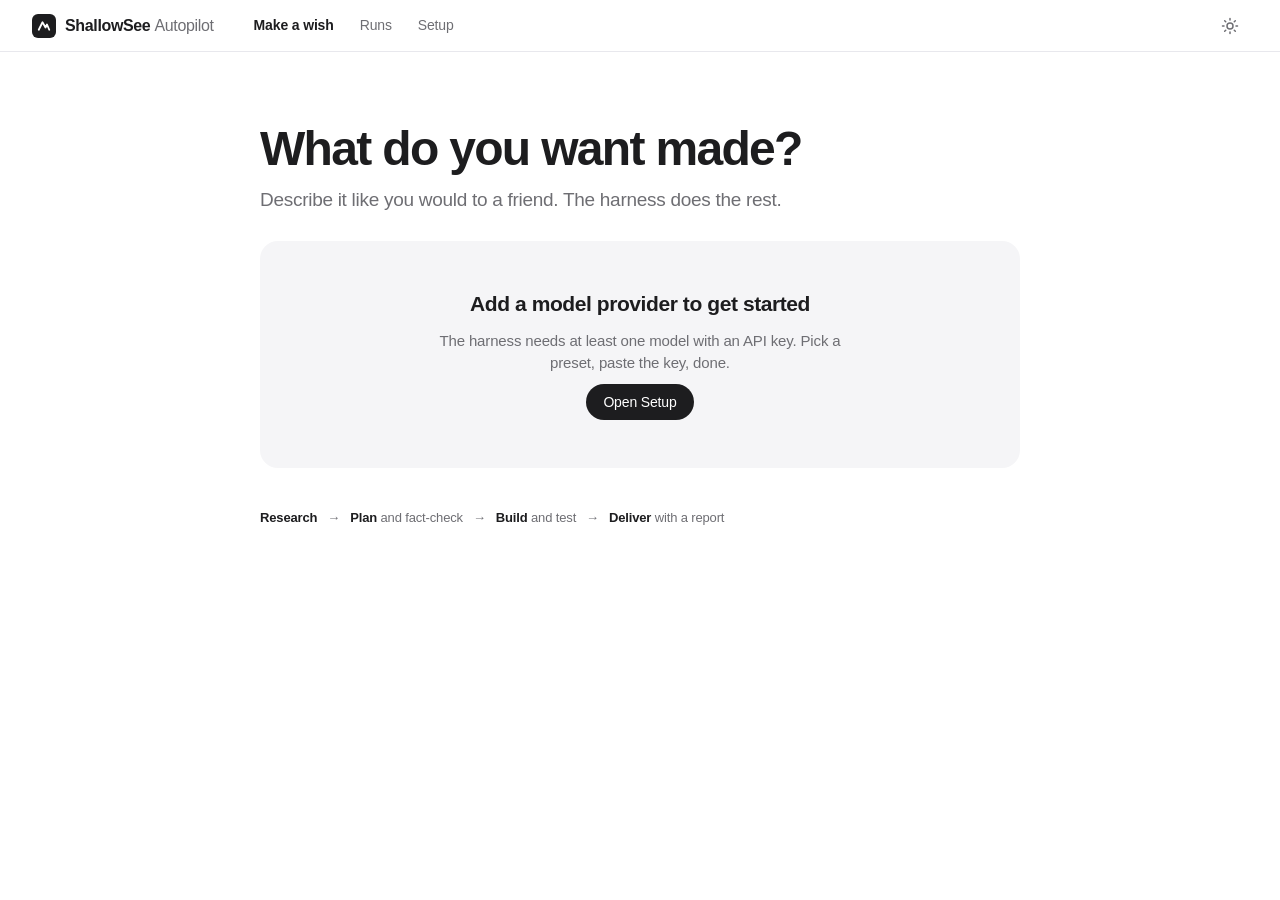
==== commit 619f4586: "Merge reviewed console redesign and single-flight submission fix Integrate console redesign with sin" ====
--- a/harness/console/web/index.html
+++ b/harness/console/web/index.html
@@ -1,18 +1,18 @@
 <!doctype html>
-<html lang="en" data-theme="dark">
+<html lang="en" data-theme="light">
 <head>
   <meta charset="utf-8">
   <meta name="viewport" content="width=device-width, initial-scale=1">
-  <meta name="color-scheme" content="dark light">
+  <meta name="color-scheme" content="light dark">
   <title>ShallowSee Autopilot</title>
-  <link rel="icon" href="data:image/svg+xml,%3Csvg xmlns='http://www.w3.org/2000/svg' viewBox='0 0 32 32'%3E%3Crect width='32' height='32' rx='8' fill='%233b82f6'/%3E%3Cpath d='M9 21l5-10 4 7 2-4 3 7' fill='none' stroke='white' stroke-width='2.4' stroke-linecap='round' stroke-linejoin='round'/%3E%3C/svg%3E">
+  <link rel="icon" href="data:image/svg+xml,%3Csvg xmlns='http://www.w3.org/2000/svg' viewBox='0 0 32 32'%3E%3Crect width='32' height='32' rx='8' fill='%231d1d1f'/%3E%3Cpath d='M9 21l5-10 4 7 2-4 3 7' fill='none' stroke='white' stroke-width='2.4' stroke-linecap='round' stroke-linejoin='round'/%3E%3C/svg%3E">
   <link rel="stylesheet" href="styles.css">
   <script>
-    // Set the theme before first paint (dark is the default; "system" follows the OS).
+    // Set the theme before first paint (light is the default; "system" follows the OS).
     try {
       var t = localStorage.getItem("shallowsee.theme");
       if (t === "light" || t === "dark" || t === "system") document.documentElement.setAttribute("data-theme", t);
-    } catch (e) { /* storage may be blocked; the default stays dark */ }
+    } catch (e) { /* storage may be blocked; the default stays light */ }
   </script>
   <script type="module" src="app.js"></script>
 </head>
@@ -20,7 +20,7 @@
   <a class="skip-link" href="#app">Skip to content</a>
   <header class="topbar">
     <a class="brand" href="#/new" aria-label="ShallowSee Autopilot, make a wish">
-      <span class="brand-mark" aria-hidden="true"><svg viewBox="0 0 32 32" width="28" height="28"><rect width="32" height="32" rx="8" fill="currentColor"/><path d="M9 21l5-10 4 7 2-4 3 7" fill="none" stroke="#fff" stroke-width="2.4" stroke-linecap="round" stroke-linejoin="round"/></svg></span>
+      <span class="brand-mark" aria-hidden="true"><svg viewBox="0 0 32 32" width="24" height="24"><rect width="32" height="32" rx="8" fill="currentColor"/><path d="M9 21l5-10 4 7 2-4 3 7" fill="none" style="stroke: var(--bg)" stroke-width="2.4" stroke-linecap="round" stroke-linejoin="round"/></svg></span>
       <span class="brand-text">ShallowSee <b>Autopilot</b></span>
     </a>
     <nav id="nav" class="nav" aria-label="Main">
--- a/harness/console/web/styles.css
+++ b/harness/console/web/styles.css
@@ -1,393 +1,449 @@
-/* ShallowSee Autopilot console. Tokens first; dark is the default theme. */
-:root, html[data-theme="dark"] {
+/* ShallowSee Autopilot console. Monochrome, Apple-style type: black, white and greys; one red for failures.
+   Tokens first; light is the default theme, dark and system are one click away. No web fonts: the system font
+   stack shows SF Pro on Apple devices and Segoe UI Variable on Windows. */
+:root, html[data-theme="light"] {
+  color-scheme: light;
+  --bg: #ffffff; --bg-top: #ffffff; --card: #ffffff; --card-2: #f5f5f7; --line: #e8e8ed; --line-2: #d2d2d7;
+  --text: #1d1d1f; --muted: #6e6e73; --faint: #737378;
+  --primary: #1d1d1f; --primary-h: #000000; --primary-ink: #ffffff;
+  --good: #1d1d1f; --good-bg: #f5f5f7; --warn: #1d1d1f; --warn-bg: #f5f5f7;
+  --bad: #d70015; --bad-bg: rgba(215, 0, 21, .06); --info: #1d1d1f; --info-bg: #f5f5f7;
+  --model: #1d1d1f; --model-bg: #f5f5f7; --input: #ffffff; --shadow: 0 12px 40px rgba(0, 0, 0, .1);
+  --code-bg: #f5f5f7; --focus: #1d1d1f; --seg: #ffffff; --track: #e8e8ed; --seg-shadow: 0 1px 3px rgba(0, 0, 0, .12), 0 0 0 .5px rgba(0, 0, 0, .05);
+}
+html[data-theme="dark"] {
   color-scheme: dark;
-  --bg: #090b10; --bg-top: #0d1016; --card: #11151d; --card-2: #161b25; --line: #212837; --line-2: #2d3649;
-  --text: #e8ebf2; --muted: #8b95aa; --faint: #5d6679;
-  --primary: #3b82f6; --primary-h: #5a98fb; --primary-ink: #fff;
-  --good: #34d399; --good-bg: rgba(52, 211, 153, .12); --warn: #fbbf24; --warn-bg: rgba(251, 191, 36, .12);
-  --bad: #f87171; --bad-bg: rgba(248, 113, 113, .12); --info: #60a5fa; --info-bg: rgba(96, 165, 250, .13);
-  --model: #b79cfb; --model-bg: rgba(167, 139, 250, .14); --input: #0c0f15; --shadow: 0 8px 30px rgba(0, 0, 0, .35);
-  --code-bg: #0b0e14; --focus: #7cb2ff;
-}
-html[data-theme="light"] {
-  color-scheme: light;
-  --bg: #f4f6fa; --bg-top: #ffffff; --card: #ffffff; --card-2: #f4f6fb; --line: #e0e5ee; --line-2: #cdd4e1;
-  --text: #151a24; --muted: #5d687d; --faint: #8b95a8;
-  --primary: #2563eb; --primary-h: #1d4fd8; --primary-ink: #fff;
-  --good: #0f9f6e; --good-bg: rgba(15, 159, 110, .11); --warn: #b7791f; --warn-bg: rgba(217, 119, 6, .12);
-  --bad: #d23a3a; --bad-bg: rgba(210, 58, 58, .1); --info: #2563eb; --info-bg: rgba(37, 99, 235, .1);
-  --model: #6d4fd6; --model-bg: rgba(109, 79, 214, .1); --input: #ffffff; --shadow: 0 6px 24px rgba(20, 30, 60, .1);
-  --code-bg: #f1f4f9; --focus: #2563eb;
-}
-@media (prefers-color-scheme: light) {
+  --bg: #000000; --bg-top: #000000; --card: #000000; --card-2: #1c1c1e; --line: #2c2c2e; --line-2: #3a3a3c;
+  --text: #f5f5f7; --muted: #a1a1a6; --faint: #8e8e93;
+  --primary: #f5f5f7; --primary-h: #ffffff; --primary-ink: #000000;
+  --good: #f5f5f7; --good-bg: #1c1c1e; --warn: #f5f5f7; --warn-bg: #1c1c1e;
+  --bad: #ff6961; --bad-bg: rgba(255, 105, 97, .1); --info: #f5f5f7; --info-bg: #1c1c1e;
+  --model: #f5f5f7; --model-bg: #1c1c1e; --input: #1c1c1e; --shadow: 0 12px 40px rgba(0, 0, 0, .6);
+  --code-bg: #1c1c1e; --focus: #f5f5f7; --seg: #3a3a3c; --track: #2c2c2e; --seg-shadow: 0 1px 3px rgba(0, 0, 0, .5);
+}
+@media (prefers-color-scheme: dark) {
   html[data-theme="system"] {
-    color-scheme: light;
-    --bg: #f4f6fa; --bg-top: #ffffff; --card: #ffffff; --card-2: #f4f6fb; --line: #e0e5ee; --line-2: #cdd4e1;
-    --text: #151a24; --muted: #5d687d; --faint: #8b95a8;
-    --primary: #2563eb; --primary-h: #1d4fd8; --primary-ink: #fff;
-    --good: #0f9f6e; --good-bg: rgba(15, 159, 110, .11); --warn: #b7791f; --warn-bg: rgba(217, 119, 6, .12);
-    --bad: #d23a3a; --bad-bg: rgba(210, 58, 58, .1); --info: #2563eb; --info-bg: rgba(37, 99, 235, .1);
-    --model: #6d4fd6; --model-bg: rgba(109, 79, 214, .1); --input: #ffffff; --shadow: 0 6px 24px rgba(20, 30, 60, .1);
-    --code-bg: #f1f4f9; --focus: #2563eb;
+    color-scheme: dark;
+    --bg: #000000; --bg-top: #000000; --card: #000000; --card-2: #1c1c1e; --line: #2c2c2e; --line-2: #3a3a3c;
+    --text: #f5f5f7; --muted: #a1a1a6; --faint: #8e8e93;
+    --primary: #f5f5f7; --primary-h: #ffffff; --primary-ink: #000000;
+    --good: #f5f5f7; --good-bg: #1c1c1e; --warn: #f5f5f7; --warn-bg: #1c1c1e;
+    --bad: #ff6961; --bad-bg: rgba(255, 105, 97, .1); --info: #f5f5f7; --info-bg: #1c1c1e;
+    --model: #f5f5f7; --model-bg: #1c1c1e; --input: #1c1c1e; --shadow: 0 12px 40px rgba(0, 0, 0, .6);
+    --code-bg: #1c1c1e; --focus: #f5f5f7; --seg: #3a3a3c; --track: #2c2c2e; --seg-shadow: 0 1px 3px rgba(0, 0, 0, .5);
   }
 }
-:root { --radius: 14px; --radius-sm: 9px; --mono: ui-monospace, "Cascadia Code", "SFMono-Regular", Consolas, monospace; --sans: Inter, ui-sans-serif, system-ui, -apple-system, "Segoe UI", Roboto, sans-serif; }
+:root {
+  --radius: 14px; --radius-sm: 10px;
+  --sans: -apple-system, BlinkMacSystemFont, "SF Pro Text", "Helvetica Neue", "Inter", "Segoe UI Variable Text", "Segoe UI", Arial, sans-serif;
+  --display: -apple-system, BlinkMacSystemFont, "SF Pro Display", "Helvetica Neue", "Inter", "Segoe UI Variable Display", "Segoe UI", Arial, sans-serif;
+  --mono: ui-monospace, "SF Mono", SFMono-Regular, Menlo, "Cascadia Mono", Consolas, monospace;
+}
 
 * { box-sizing: border-box; }
 html { -webkit-text-size-adjust: 100%; }
-body { margin: 0; background: var(--bg); color: var(--text); font: 14px/1.5 var(--sans); }
+body { margin: 0; background: var(--bg); color: var(--text); font: 15px/1.47 var(--sans); letter-spacing: -.01em; -webkit-font-smoothing: antialiased; -moz-osx-font-smoothing: grayscale; }
+h1, h2, h3 { font-family: var(--display); }
 h1, h2, h3, p, ul, ol { margin: 0; }
 ul, ol { padding: 0; list-style: none; }
-button, input, select, textarea { font: inherit; color: inherit; }
+button, input, select, textarea { font: inherit; color: inherit; letter-spacing: inherit; }
 button { cursor: pointer; }
-button:disabled { cursor: not-allowed; opacity: .55; }
-a { color: var(--info); text-decoration-thickness: 1px; text-underline-offset: 3px; }
+button:disabled { cursor: not-allowed; opacity: .4; }
+a { color: var(--text); text-decoration-thickness: 1px; text-underline-offset: 3px; }
 :focus-visible { outline: 2px solid var(--focus); outline-offset: 2px; border-radius: 6px; }
 [hidden] { display: none !important; }
-.muted { color: var(--muted); } .sm { font-size: 12.5px; } .mono { font-family: var(--mono); font-size: 12px; } .pad { padding: 24px; }
+.muted { color: var(--muted); } .sm { font-size: 13px; } .mono { font-family: var(--mono); font-size: 12px; letter-spacing: 0; } .pad { padding: 24px; }
+.num { font-variant-numeric: tabular-nums; }
 .skip-link { position: fixed; left: 12px; top: -48px; background: var(--card); padding: 8px 12px; border-radius: 8px; z-index: 50; }
 .skip-link:focus { top: 10px; }
-.eyebrow { font-size: 11px; letter-spacing: .09em; text-transform: uppercase; color: var(--muted); font-weight: 650; }
+.eyebrow { font-size: 13px; color: var(--muted); font-weight: 500; }
 .icon { flex: none; }
 
 /* ---- top bar */
-.topbar { position: sticky; top: 0; z-index: 20; height: 56px; display: flex; align-items: center; gap: 24px; padding: 0 24px; background: color-mix(in srgb, var(--bg-top) 88%, transparent); backdrop-filter: blur(10px); border-bottom: 1px solid var(--line); }
-.brand { display: flex; align-items: center; gap: 10px; text-decoration: none; color: var(--text); font-weight: 600; letter-spacing: -.01em; }
-.brand-mark { color: var(--primary); display: grid; }
-.brand b { color: var(--primary); font-weight: 700; }
-.nav { display: flex; gap: 4px; margin-left: 8px; }
-.nav a { color: var(--muted); text-decoration: none; padding: 7px 12px; border-radius: 8px; font-weight: 550; }
-.nav a:hover { color: var(--text); background: var(--card-2); }
-.nav a.active { color: var(--text); background: var(--card-2); box-shadow: inset 0 -2px 0 var(--primary); }
-.top-actions { margin-left: auto; display: flex; align-items: center; gap: 12px; }
-.icon-btn { display: grid; place-items: center; width: 34px; height: 34px; border-radius: 9px; border: 1px solid var(--line); background: var(--card); color: var(--muted); }
-.icon-btn:hover { color: var(--text); border-color: var(--line-2); }
-.conn { display: inline-flex; align-items: center; gap: 7px; font-size: 12.5px; color: var(--muted); }
-.conn .dot { width: 8px; height: 8px; border-radius: 99px; background: var(--faint); }
-.conn.good { color: var(--good); } .conn.good .dot { background: var(--good); animation: pulse 1.6s infinite; }
-.conn.warn { color: var(--warn); } .conn.warn .dot { background: var(--warn); }
-
-main { max-width: 1360px; margin: 0 auto; padding: 22px 24px 80px; outline: none; }
+.topbar { position: sticky; top: 0; z-index: 20; height: 52px; display: flex; align-items: center; gap: 28px; padding: 0 32px; background: color-mix(in srgb, var(--bg-top) 82%, transparent); backdrop-filter: saturate(180%) blur(20px); -webkit-backdrop-filter: saturate(180%) blur(20px); border-bottom: 1px solid var(--line); }
+.brand { display: flex; align-items: center; gap: 9px; text-decoration: none; color: var(--text); font-weight: 600; font-size: 16px; letter-spacing: -.022em; }
+.brand-mark { color: var(--text); display: grid; }
+.brand b { color: var(--muted); font-weight: 400; }
+.nav { display: flex; gap: 2px; }
+.nav a { color: var(--muted); text-decoration: none; padding: 6px 12px; border-radius: 8px; font-size: 14px; font-weight: 500; }
+.nav a:hover { color: var(--text); }
+.nav a.active { color: var(--text); font-weight: 600; }
+.top-actions { margin-left: auto; display: flex; align-items: center; gap: 10px; }
+.icon-btn { display: grid; place-items: center; width: 36px; height: 36px; border-radius: 18px; border: 0; background: transparent; color: var(--muted); }
+.icon-btn:hover { color: var(--text); background: var(--card-2); }
+.conn { display: inline-flex; align-items: center; gap: 7px; font-size: 13px; color: var(--muted); }
+.conn .dot { width: 7px; height: 7px; border-radius: 99px; background: var(--faint); }
+.conn.good { color: var(--text); } .conn.good .dot { background: var(--text); animation: pulse 1.6s infinite; }
+.conn.warn { color: var(--text); } .conn.warn .dot { background: transparent; box-shadow: inset 0 0 0 1.5px var(--text); }
+
+main { max-width: 1120px; margin: 0 auto; padding: 40px 32px 96px; outline: none; }
 .page-narrow { max-width: 920px; margin: 0 auto; }
-.page-head { display: flex; align-items: center; justify-content: space-between; gap: 12px; margin-bottom: 18px; }
-.page-head h1 { font-size: 24px; letter-spacing: -.02em; }
+.page-head { display: flex; align-items: flex-end; justify-content: space-between; gap: 16px; margin-bottom: 28px; }
+.page-head h1 { font-size: 34px; line-height: 1.1; font-weight: 600; letter-spacing: -.028em; }
+.page-head p.muted { margin-top: 6px; }
 
 /* ---- generic components */
-.card { background: var(--card); border: 1px solid var(--line); border-radius: var(--radius); padding: 16px 18px; min-width: 0; }
-.card-head { display: flex; align-items: center; justify-content: space-between; gap: 10px; margin-bottom: 10px; }
-.card-head h2 { font-size: 13px; font-weight: 650; letter-spacing: .02em; text-transform: uppercase; color: var(--muted); }
-.btn { display: inline-flex; align-items: center; justify-content: center; gap: 7px; min-height: 36px; padding: 0 14px; border-radius: 10px; border: 1px solid var(--line-2); background: var(--card-2); color: var(--text); font-weight: 600; text-decoration: none; white-space: nowrap; }
-.btn:hover:not(:disabled) { border-color: var(--faint); background: color-mix(in srgb, var(--card-2) 80%, var(--text) 6%); }
+.card { background: none; border: 0; border-top: 1px solid var(--line); border-radius: 0; padding: 18px 0 0; min-width: 0; }
+.card-head { display: flex; align-items: baseline; justify-content: space-between; gap: 10px; margin-bottom: 12px; }
+.card-head h2 { font-family: var(--sans); font-size: 13px; font-weight: 600; letter-spacing: -.005em; color: var(--muted); }
+.btn { display: inline-flex; align-items: center; justify-content: center; gap: 7px; min-height: 36px; padding: 0 16px; border-radius: 99px; border: 1px solid var(--line-2); background: transparent; color: var(--text); font-size: 14px; font-weight: 500; text-decoration: none; white-space: nowrap; transition: background .15s, border-color .15s, opacity .15s; }
+.btn:hover:not(:disabled) { border-color: var(--text); }
 .btn.primary { background: var(--primary); border-color: transparent; color: var(--primary-ink); }
-.btn.primary:hover:not(:disabled) { background: var(--primary-h); }
-.btn.ghost { background: transparent; }
+.btn.primary:hover:not(:disabled) { background: var(--primary-h); border-color: transparent; }
+.btn.ghost { border-color: transparent; }
+.btn.ghost:hover:not(:disabled) { background: var(--card-2); border-color: transparent; }
 .btn.danger { color: var(--bad); }
-.btn.big { min-height: 44px; padding: 0 22px; font-size: 15px; }
-.btn.sm { min-height: 30px; padding: 0 10px; font-size: 12.5px; }
-.link { color: var(--info); font-size: 13px; }
-.chip { display: inline-flex; align-items: center; gap: 5px; height: 22px; padding: 0 9px; border-radius: 99px; font-size: 12px; font-weight: 600; background: var(--card-2); color: var(--muted); border: 1px solid var(--line); white-space: nowrap; }
-.chip.good { background: var(--good-bg); color: var(--good); border-color: transparent; }
-.chip.warn { background: var(--warn-bg); color: var(--warn); border-color: transparent; }
-.chip.bad { background: var(--bad-bg); color: var(--bad); border-color: transparent; }
-.chip.info { background: var(--info-bg); color: var(--info); border-color: transparent; }
-.chip.model { background: var(--model-bg); color: var(--model); border-color: transparent; }
-.pill { display: inline-flex; align-items: center; gap: 7px; height: 26px; padding: 0 12px; border-radius: 99px; font-size: 12.5px; font-weight: 650; background: var(--card-2); color: var(--muted); }
-.pill::before { content: ""; width: 7px; height: 7px; border-radius: 99px; background: currentColor; }
-.pill.live { background: var(--info-bg); color: var(--info); } .pill.good { background: var(--good-bg); color: var(--good); }
-.pill.warn { background: var(--warn-bg); color: var(--warn); } .pill.bad { background: var(--bad-bg); color: var(--bad); }
+.btn.big { min-height: 44px; padding: 0 24px; font-size: 15px; }
+.btn.sm { min-height: 30px; padding: 0 12px; font-size: 13px; }
+.link { color: var(--text); font-size: 13px; }
+.chip { display: inline-flex; align-items: center; gap: 5px; height: 22px; padding: 0 8px; border-radius: 6px; font-size: 12px; font-weight: 500; background: transparent; color: var(--muted); border: 1px solid var(--line-2); white-space: nowrap; letter-spacing: 0; }
+.chip.good, .chip.info, .chip.model { background: var(--card-2); color: var(--text); border-color: transparent; }
+.chip.warn { color: var(--text); border-color: var(--text); }
+.chip.bad { color: var(--bad); border-color: currentColor; }
+.pill { display: inline-flex; align-items: center; gap: 7px; font-size: 14px; font-weight: 500; color: var(--text); }
+.pill::before { content: ""; width: 8px; height: 8px; border-radius: 99px; background: currentColor; }
+.pill.muted { color: var(--muted); }
+.pill.warn::before { background: transparent; box-shadow: inset 0 0 0 1.5px currentColor; }
+.pill.bad { color: var(--bad); }
 .pill.pulse::before { animation: pulse 1.4s infinite; }
-.empty-card { text-align: center; padding: 40px 24px; display: grid; gap: 10px; justify-items: center; }
-.empty-card h2 { font-size: 18px; }
+.empty-card { text-align: center; padding: 48px 24px; display: grid; gap: 10px; justify-items: center; background: var(--card-2); border: 0; border-radius: 18px; }
+.empty-card h2 { font-size: 21px; font-weight: 600; letter-spacing: -.02em; }
+.empty-card .muted { max-width: 52ch; }
 .empty-line { padding: 6px 0; }
 .form-error { color: var(--bad); font-size: 13px; }
-.toasts { position: fixed; right: 18px; bottom: 18px; display: grid; gap: 8px; z-index: 60; }
-.toast { background: var(--card); border: 1px solid var(--line-2); border-left: 3px solid var(--info); border-radius: 10px; padding: 10px 14px; box-shadow: var(--shadow); max-width: 360px; }
-.toast.bad { border-left-color: var(--bad); } .toast.good { border-left-color: var(--good); } .toast.warn { border-left-color: var(--warn); }
+.toasts { position: fixed; right: 20px; bottom: 20px; display: grid; gap: 8px; z-index: 60; }
+.toast { background: var(--text); color: var(--bg); border-radius: 12px; padding: 11px 16px; box-shadow: var(--shadow); max-width: 360px; font-size: 14px; }
+.toast.bad { background: var(--bad); color: #fff; }
 
 /* ---- Make a wish */
-.wish-page { display: grid; grid-template-columns: minmax(0, 1.7fr) minmax(280px, 1fr); gap: 28px; align-items: start; max-width: 1080px; margin: 20px auto 0; }
-.hero { font-size: 40px; line-height: 1.1; letter-spacing: -.03em; font-weight: 700; margin-bottom: 10px; }
-.lead { font-size: 16px; margin-bottom: 20px; max-width: 56ch; }
-.wish-form textarea { width: 100%; min-height: 150px; resize: vertical; padding: 16px 18px; border-radius: var(--radius); border: 1px solid var(--line-2); background: var(--input); font-size: 17px; line-height: 1.5; }
-.wish-form textarea:focus { outline: none; border-color: var(--primary); box-shadow: 0 0 0 3px color-mix(in srgb, var(--primary) 25%, transparent); }
-.wish-foot { display: flex; justify-content: space-between; margin: 6px 2px 10px; }
-.examples { display: flex; flex-wrap: wrap; gap: 8px; align-items: center; margin: 4px 0 18px; }
-.example { border: 1px solid var(--line); background: var(--card); border-radius: 99px; padding: 6px 13px; font-size: 13px; color: var(--text); }
-.example:hover { border-color: var(--primary); }
-.wish-actions { display: flex; justify-content: flex-end; }
-.wish-side { display: grid; gap: 14px; }
-.wish-summary, .how-card { background: var(--card); border: 1px solid var(--line); border-radius: var(--radius); padding: 16px 18px; display: grid; gap: 8px; }
-.budget-list { display: grid; gap: 4px; }
-.budget-list b { font-size: 16px; }
-.how { display: grid; gap: 8px; counter-reset: s; margin-top: 6px; }
-.how li { counter-increment: s; padding-left: 28px; position: relative; color: var(--muted); }
-.how li::before { content: counter(s); position: absolute; left: 0; top: 0; width: 20px; height: 20px; border-radius: 99px; background: var(--info-bg); color: var(--info); font-size: 12px; font-weight: 700; display: grid; place-items: center; }
-.how b { color: var(--text); }
+.wish-page { max-width: 760px; margin: 32px auto 0; }
+.hero { font-size: 48px; line-height: 1.06; letter-spacing: -.035em; font-weight: 600; margin-bottom: 12px; }
+.lead { font-size: 19px; line-height: 1.4; letter-spacing: -.015em; margin-bottom: 28px; }
+.wish-form textarea { width: 100%; min-height: 150px; resize: vertical; padding: 18px 20px; border-radius: 18px; border: 1px solid var(--line-2); background: var(--input); font-size: 17px; line-height: 1.5; }
+.wish-form textarea:focus { outline: none; border-color: var(--text); box-shadow: 0 0 0 4px color-mix(in srgb, var(--text) 10%, transparent); }
+.wish-foot { display: flex; justify-content: space-between; margin: 8px 4px 14px; }
+.examples { display: flex; flex-wrap: wrap; gap: 8px; align-items: center; margin: 0 0 24px; }
+.example { border: 1px solid var(--line-2); background: transparent; border-radius: 99px; padding: 6px 14px; font-size: 13px; color: var(--text); }
+.example:hover { border-color: var(--text); }
+.wish-actions { display: flex; align-items: center; justify-content: space-between; gap: 16px; flex-wrap: wrap; padding-top: 20px; border-top: 1px solid var(--line); }
+.wish-summary { font-size: 13px; color: var(--muted); display: flex; flex-wrap: wrap; gap: 4px 0; align-items: center; }
+.wish-summary > span + span::before { content: "·"; margin: 0 8px; color: var(--faint); }
+.wish-summary b { color: var(--text); font-weight: 600; }
+.wish-summary .link { margin-left: 12px; }
+.how-line { display: flex; flex-wrap: wrap; gap: 6px 0; margin-top: 40px; font-size: 13px; color: var(--muted); }
+.how-line li + li::before { content: "→"; margin: 0 10px; color: var(--faint); }
+.how-line b { color: var(--text); font-weight: 600; }
 
 /* ---- Runs */
-.table-card { padding: 4px 6px; }
+.table-card { padding: 0; border-top: 0; }
 .runs-table { width: 100%; border-collapse: collapse; }
-.runs-table th { text-align: left; font-size: 12px; text-transform: uppercase; letter-spacing: .06em; color: var(--muted); padding: 12px 14px; font-weight: 650; }
-.runs-table td { padding: 12px 14px; border-top: 1px solid var(--line); vertical-align: middle; }
+.runs-table th { text-align: left; font-size: 13px; color: var(--muted); padding: 10px 12px; font-weight: 500; border-bottom: 1px solid var(--line); }
+.runs-table td { padding: 14px 12px; border-bottom: 1px solid var(--line); vertical-align: middle; }
+.runs-table td:first-child, .runs-table th:first-child { padding-left: 0; }
+.run-row:hover td { background: var(--card-2); }
 .run-link { display: grid; text-decoration: none; color: var(--text); }
+.run-link b { font-weight: 600; }
 .run-link:hover b { text-decoration: underline; }
-.run-link .sm { max-width: 52ch; overflow: hidden; text-overflow: ellipsis; white-space: nowrap; }
-
-/* ---- Live run */
-.run-head { display: grid; grid-template-columns: minmax(0, 1fr) auto; gap: 8px 24px; align-items: end; margin-bottom: 14px; }
+.run-link .sm { max-width: 52ch; overflow: hidden; text-overflow: ellipsis; white-space: nowrap; color: var(--muted); }
+
+/* ---- Live run: header */
+.run-head { display: grid; gap: 0; margin-bottom: 4px; }
 .run-title { min-width: 0; }
-.wish { font-size: 24px; line-height: 1.25; letter-spacing: -.02em; font-weight: 650; margin: 4px 0 10px; display: -webkit-box; -webkit-line-clamp: 2; -webkit-box-orient: vertical; overflow: hidden; }
-.badges { display: flex; flex-wrap: wrap; gap: 8px; align-items: center; }
-.metrics { display: flex; gap: 10px; }
-.metric { background: var(--card); border: 1px solid var(--line); border-radius: 12px; padding: 9px 14px; min-width: 104px; }
-.metric-label { font-size: 11px; text-transform: uppercase; letter-spacing: .07em; color: var(--muted); font-weight: 650; }
-.metric-value { font-size: 22px; font-weight: 700; letter-spacing: -.02em; font-variant-numeric: tabular-nums; line-height: 1.25; }
-.metric-note { font-size: 11.5px; color: var(--faint); margin-top: -2px; }
+.wish { font-size: 34px; line-height: 1.12; letter-spacing: -.03em; font-weight: 600; margin: 6px 0 12px; display: -webkit-box; -webkit-line-clamp: 2; -webkit-box-orient: vertical; overflow: hidden; }
+.badges { display: flex; flex-wrap: wrap; gap: 8px 14px; align-items: center; }
+.badges .chip.muted { border: 0; background: none; padding: 0; height: auto; font-size: 14px; font-weight: 400; color: var(--muted); }
+.metrics { display: grid; grid-template-columns: repeat(4, minmax(0, 1fr)); gap: 0 24px; margin-top: 28px; border-top: 1px solid var(--line); border-bottom: 1px solid var(--line); }
+.metric { padding: 16px 0; min-width: 0; }
+.metric-label { font-size: 12px; color: var(--muted); }
+.metric-value { font-family: var(--display); font-size: 28px; font-weight: 600; letter-spacing: -.025em; font-variant-numeric: tabular-nums; line-height: 1.2; margin-top: 2px; }
+.metric-note { font-size: 12px; color: var(--faint); }
 .cancel-btn { margin-left: auto; }
 .foot { margin-top: 8px; }
-.synthetic-note { grid-column: 1 / -1; display: flex; gap: 8px; align-items: center; color: var(--warn); background: var(--warn-bg); border-radius: 8px; padding: 4px 12px; font-size: 12.5px; }
-.tabs { display: flex; gap: 4px; border-bottom: 1px solid var(--line); margin-bottom: 16px; }
-.tab { padding: 9px 14px; color: var(--muted); text-decoration: none; font-weight: 600; border-bottom: 2px solid transparent; margin-bottom: -1px; }
-.tab:hover { color: var(--text); } .tab.active { color: var(--text); border-color: var(--primary); }
-.tab.disabled { opacity: .45; pointer-events: none; }
-.grid { display: grid; grid-template-columns: minmax(0, 1.55fr) minmax(330px, 1fr); gap: 16px; align-items: start; }
-.col-main, .col-side { display: grid; gap: 16px; min-width: 0; align-content: start; }
-.col-main > div:empty, .col-side > :empty { display: none; }
-
-.banner { display: flex; align-items: center; justify-content: space-between; gap: 18px; padding: 16px 20px; border-radius: var(--radius); border: 1px solid var(--line-2); background: var(--card); margin-bottom: 16px; flex-wrap: wrap; }
-.banner.good { background: linear-gradient(90deg, var(--good-bg), transparent 70%), var(--card); border-color: color-mix(in srgb, var(--good) 35%, var(--line)); }
-.banner.warn { background: linear-gradient(90deg, var(--warn-bg), transparent 70%), var(--card); border-color: color-mix(in srgb, var(--warn) 35%, var(--line)); }
-.banner.bad { background: linear-gradient(90deg, var(--bad-bg), transparent 70%), var(--card); border-color: color-mix(in srgb, var(--bad) 35%, var(--line)); }
-.banner-text { display: grid; gap: 2px; } .banner-text strong { font-size: 17px; } .banner-meta { color: var(--muted); font-size: 12.5px; }
+.synthetic-note { display: flex; gap: 8px; align-items: center; color: var(--muted); border: 1px solid var(--line-2); border-radius: 10px; padding: 6px 12px; font-size: 13px; margin-bottom: 16px; }
+
+/* segmented control (Live run · Report · Files) */
+.tabs { display: inline-flex; gap: 0; padding: 2px; margin: 24px 0 24px; border-radius: 10px; background: var(--card-2); }
+.tab { display: inline-flex; align-items: center; height: 32px; padding: 0 18px; border-radius: 8px; color: var(--muted); text-decoration: none; font-size: 13px; font-weight: 500; }
+.tab:hover { color: var(--text); }
+.tab.active { color: var(--text); background: var(--seg); box-shadow: var(--seg-shadow); font-weight: 600; }
+.tab.disabled { opacity: .4; pointer-events: none; }
+
+/* ---- Live run: the loop as tabs (Plan · Build · Test · Reflect) plus Activity and Models */
+.stagebar { display: flex; flex-wrap: wrap; align-items: flex-start; gap: 12px 24px; margin-bottom: 28px; }
+.stage-tabs { flex: 999 1 540px; display: grid; grid-template-columns: repeat(4, minmax(0, 1fr)); gap: 6px; }
+.stage-tab { display: grid; gap: 3px; text-align: left; border: 0; background: transparent; padding: 12px 12px 12px; border-radius: 12px; color: var(--muted); min-width: 0; }
+.stage-tab:hover { background: var(--card-2); }
+.stage-tab.selected { background: var(--card-2); }
+.stage-bar { height: 3px; border-radius: 2px; background: var(--track); margin-bottom: 9px; }
+.stage-bar.done { background: var(--text); }
+.stage-bar.now { background: linear-gradient(90deg, var(--text) 55%, var(--track) 55%); animation: pulse 1.6s infinite; }
+.stage-name { display: flex; align-items: baseline; gap: 6px; font-family: var(--display); font-size: 16px; font-weight: 600; letter-spacing: -.02em; color: var(--muted); }
+.stage-tab.selected .stage-name, .stage-tab .stage-bar.done ~ .stage-name, .stage-tab .stage-bar.now ~ .stage-name { color: var(--text); }
+.stage-now { font-family: var(--sans); font-size: 12px; font-weight: 500; color: var(--muted); letter-spacing: 0; }
+.stage-meta { font-size: 13px; color: var(--muted); white-space: nowrap; overflow: hidden; text-overflow: ellipsis; }
+.view-btns { flex: 1 1 auto; display: flex; justify-content: flex-end; align-items: center; gap: 6px; padding-top: 12px; }
+.view-btn { display: inline-flex; align-items: center; gap: 6px; height: 32px; padding: 0 14px; border-radius: 99px; border: 1px solid var(--line-2); background: transparent; font-size: 13px; font-weight: 500; color: var(--text); }
+.view-btn:hover { border-color: var(--text); }
+.view-btn.on { background: var(--text); color: var(--bg); border-color: transparent; }
+.follow-btn { display: inline-flex; align-items: center; gap: 7px; height: 32px; padding: 0 10px; border: 0; background: none; font-size: 13px; color: var(--muted); }
+.follow-btn:hover { color: var(--text); }
+.follow-btn .dot { width: 7px; height: 7px; border-radius: 99px; background: var(--text); animation: pulse 1.6s infinite; }
+.panel-grid { display: grid; grid-template-columns: minmax(0, 1.55fr) minmax(280px, 1fr); gap: 32px 56px; align-items: start; }
+.panel-grid.single { grid-template-columns: minmax(0, 760px); }
+.panel-col { display: grid; gap: 36px; min-width: 0; align-content: start; }
+.panel-empty { color: var(--muted); font-size: 15px; padding: 28px 0; border-top: 1px solid var(--line); }
+.big-line { display: flex; align-items: center; gap: 10px; font-family: var(--display); font-size: 22px; font-weight: 600; letter-spacing: -.022em; line-height: 1.25; }
+.reason { margin-top: 10px; font-size: 15px; line-height: 1.5; }
+.result-mark { flex: none; display: inline-grid; place-items: center; width: 22px; height: 22px; border-radius: 99px; background: var(--text); color: var(--bg); }
+.result-mark.bad { background: var(--bad); color: #fff; }
+.test-list, .decision-list, .gap-list, .fail-list { display: grid; margin-top: 4px; }
+.test-list li { display: grid; grid-template-columns: 22px minmax(0, 1fr) auto 48px; gap: 10px; align-items: center; padding: 9px 0; border-bottom: 1px solid var(--line); font-size: 14px; }
+.test-list li:last-child { border-bottom: 0; }
+.test-list .result-mark { width: 18px; height: 18px; }
+.test-list li > :last-child { text-align: right; }
+.decision-list { margin-top: 22px; border-top: 1px solid var(--line); }
+.decision-list li { display: grid; grid-template-columns: 44px minmax(0, 1fr); gap: 2px 12px; padding: 12px 0; border-bottom: 1px solid var(--line); font-size: 14px; }
+.decision-list .d-item { color: var(--muted); font-variant-numeric: tabular-nums; }
+.decision-list .d-reason { grid-column: 2; font-size: 13px; }
+.gap-list li, .fail-list li { padding: 6px 0; font-size: 14px; border-bottom: 1px solid var(--line); }
+.gap-list li:last-child, .fail-list li:last-child { border-bottom: 0; }
+
+.banner { display: flex; align-items: center; justify-content: space-between; gap: 18px; padding: 20px 24px; border-radius: 18px; border: 0; background: var(--card-2); margin-bottom: 24px; flex-wrap: wrap; }
+.banner-text { display: grid; gap: 3px; } .banner-text strong { font-family: var(--display); font-size: 21px; font-weight: 600; letter-spacing: -.02em; }
+.banner.bad .banner-text strong { color: var(--bad); }
+.banner-meta { color: var(--muted); font-size: 13px; }
 .banner-actions { display: flex; gap: 10px; flex-wrap: wrap; }
 
-/* loop ring */
-.ring-card { display: flex; gap: 22px; align-items: center; }
-.ring-wrap { flex: none; width: 232px; }
-.ring-svg { width: 100%; height: auto; display: block; overflow: visible; }
-.ring-arc { stroke-width: 10; stroke-linecap: round; }
-.ring-arc.track { stroke: var(--line-2); }
-.ring-arc.track.active { stroke: var(--primary); filter: drop-shadow(0 0 7px color-mix(in srgb, var(--primary) 70%, transparent)); }
-.ring-arc.track.done { stroke: var(--good); }
-.ring-arc.flow { stroke: #fff; stroke-opacity: .75; stroke-width: 4; stroke-dasharray: 22 103; animation: flow 1.7s linear infinite; }
-.ring-dot { fill: var(--line-2); } .ring-dot.active { fill: var(--primary); }
-.ring-label { font-size: 11px; letter-spacing: .12em; fill: var(--faint); font-weight: 650; }
-.ring-label.active { fill: var(--primary); }
-.ring-center { font-size: 23px; font-weight: 700; fill: var(--text); letter-spacing: -.02em; }
-.ring-sub { font-size: 15px; fill: var(--muted); font-weight: 600; }
-.ring-iter { font-size: 12px; fill: var(--faint); }
-.ring-side { min-width: 0; display: grid; gap: 6px; }
-.ring-headline { font-size: 22px; letter-spacing: -.02em; line-height: 1.2; }
-.ring-now { font-size: 13.5px; }
-.stage-list { display: grid; gap: 2px; margin-top: 8px; }
-.stage-list li { display: grid; grid-template-columns: 52px 1fr; gap: 8px; padding: 5px 8px; border-radius: 8px; color: var(--faint); font-size: 12.5px; }
-.stage-list li b { color: var(--muted); }
-.stage-list li.on { background: var(--info-bg); color: var(--text); } .stage-list li.on b { color: var(--primary); }
-
 /* work items */
-.items { display: grid; gap: 8px; }
-.item { display: grid; grid-template-columns: 22px minmax(0, 1fr) 190px; gap: 12px; align-items: center; padding: 10px 12px; border: 1px solid var(--line); border-radius: 11px; background: var(--card-2); }
-.item.current { border-color: var(--primary); box-shadow: 0 0 0 1px var(--primary), 0 0 22px color-mix(in srgb, var(--primary) 22%, transparent); }
-.item-dot { width: 20px; height: 20px; border-radius: 99px; display: grid; place-items: center; background: var(--line-2); color: #fff; }
-.item-dot.good { background: var(--good); color: #06281c; } .item-dot.bad { background: var(--bad); } .item-dot.warn { background: var(--warn); } .item-dot.info { background: var(--info-bg); box-shadow: inset 0 0 0 2px var(--line-2); }
-.item.current .item-dot.info { box-shadow: inset 0 0 0 2px var(--primary); animation: pulse 1.3s infinite; }
-.item-title { display: flex; gap: 8px; align-items: baseline; min-width: 0; } .item-title b { color: var(--primary); } .item-title span { overflow: hidden; text-overflow: ellipsis; white-space: nowrap; font-weight: 600; }
-.item-meta { display: flex; gap: 6px; flex-wrap: wrap; margin-top: 6px; }
-.bar { height: 8px; border-radius: 99px; background: var(--line); overflow: hidden; }
-.bar i { display: block; height: 100%; border-radius: 99px; background: var(--info); transition: width .5s ease; } .bar i.good { background: var(--good); } .bar i.warn { background: var(--warn); }
-.item-score-text { font-size: 12px; color: var(--muted); margin-top: 5px; font-variant-numeric: tabular-nums; }
+.items { display: grid; gap: 0; }
+.item { display: grid; grid-template-columns: 20px minmax(0, 1fr) 150px; gap: 14px; align-items: center; padding: 14px 12px; border: 0; border-top: 1px solid var(--line); border-radius: 0; background: none; }
+.item:last-child { border-bottom: 1px solid var(--line); }
+.item.current { background: var(--card-2); border-radius: 12px; border-color: transparent; }
+.item.current + .item { border-top-color: transparent; }
+.item.current:last-child { border-bottom-color: transparent; }
+.item-dot { width: 20px; height: 20px; border-radius: 99px; display: grid; place-items: center; background: transparent; box-shadow: inset 0 0 0 1.5px var(--line-2); color: var(--bg); }
+.item-dot.good { background: var(--text); box-shadow: none; }
+.item-dot.bad { background: var(--bad); box-shadow: none; color: #fff; }
+.item-dot.warn { background: linear-gradient(90deg, var(--text) 50%, transparent 50%); box-shadow: inset 0 0 0 1.5px var(--text); }
+.item.current .item-dot.info { background: linear-gradient(90deg, var(--text) 50%, transparent 50%); box-shadow: inset 0 0 0 1.5px var(--text); animation: pulse 1.4s infinite; }
+.item-title { display: flex; gap: 8px; align-items: baseline; min-width: 0; }
+.item-title b { color: var(--muted); font-weight: 500; font-variant-numeric: tabular-nums; }
+.item-title span { overflow: hidden; text-overflow: ellipsis; white-space: nowrap; font-weight: 500; }
+.item.current .item-title span { font-weight: 600; }
+.item.pending .item-title span { color: var(--muted); }
+.item-meta { display: flex; flex-wrap: wrap; gap: 0; margin-top: 3px; }
+.item-meta .chip { border: 0; background: none; padding: 0; height: auto; font-size: 13px; font-weight: 400; color: var(--muted); }
+.item-meta .chip + .chip::before { content: "·"; margin: 0 6px; }
+.item-meta .chip:first-child { color: var(--text); font-weight: 500; }
+.item-meta .chip.bad:first-child { color: var(--bad); }
+.item-score { text-align: right; }
+.bar { height: 4px; border-radius: 2px; background: var(--track); overflow: hidden; }
+.bar i { display: block; height: 100%; border-radius: 2px; background: var(--text); transition: width .5s ease; }
+.item-score-text { font-size: 12.5px; color: var(--muted); margin-top: 6px; font-variant-numeric: tabular-nums; }
 
 /* who's working */
-.who.active { border-color: color-mix(in srgb, var(--primary) 55%, var(--line)); box-shadow: 0 0 0 1px color-mix(in srgb, var(--primary) 35%, transparent), 0 10px 30px color-mix(in srgb, var(--primary) 12%, transparent); }
 .who-top { display: flex; gap: 12px; align-items: center; }
-.avatar { width: 40px; height: 40px; border-radius: 11px; display: grid; place-items: center; font-weight: 700; font-size: 17px; background: var(--info-bg); color: var(--info); flex: none; }
-.role-builder .avatar, .avatar.role-builder { background: var(--model-bg); color: var(--model); } .avatar.role-tester { background: var(--good-bg); color: var(--good); } .avatar.role-reviewer, .avatar.role-planner { background: var(--warn-bg); color: var(--warn); }
-.who-role { font-size: 17px; font-weight: 650; display: flex; align-items: center; gap: 8px; }
-.live-dot { width: 9px; height: 9px; border-radius: 99px; background: var(--good); animation: pulse 1.2s infinite; }
-.who-model { display: flex; flex-wrap: wrap; align-items: center; gap: 8px; margin: 12px 0 8px; }
-.model-name { font-size: 20px; font-weight: 700; letter-spacing: -.02em; color: var(--model); }
-.escalation { display: flex; gap: 10px; align-items: flex-start; background: var(--warn-bg); color: var(--warn); border: 1px solid color-mix(in srgb, var(--warn) 40%, transparent); border-radius: 10px; padding: 10px 12px; margin: 8px 0; }
-.escalation > div { display: grid; gap: 2px; } .escalation b { font-size: 14px; } .escalation span { color: var(--muted); font-size: 12.5px; }
-.why { margin: 8px 0 0; padding: 8px 0 0 12px; border-left: 2px solid var(--line-2); color: var(--text); font-size: 13.5px; display: grid; gap: 2px; }
-.why-label { font-size: 11px; text-transform: uppercase; letter-spacing: .08em; color: var(--muted); font-weight: 650; }
-.tool-line { margin-top: 10px; font-family: var(--mono); font-size: 12px; color: var(--muted); background: var(--code-bg); border-radius: 8px; padding: 7px 10px; overflow: hidden; text-overflow: ellipsis; white-space: nowrap; }
-.tool-arrow { color: var(--primary); margin-right: 6px; }
+.avatar { display: none; }
+.who-role { font-size: 13px; font-weight: 600; color: var(--muted); display: flex; align-items: center; gap: 8px; }
+.who-purpose { font-size: 13px; }
+.live-dot { width: 7px; height: 7px; border-radius: 99px; background: var(--text); animation: pulse 1.2s infinite; }
+.who-model { display: flex; flex-wrap: wrap; align-items: baseline; gap: 10px; margin: 8px 0 6px; }
+.model-name { font-family: var(--display); font-size: 26px; font-weight: 600; letter-spacing: -.025em; color: var(--text); }
+.who-model .chip { border: 0; background: none; padding: 0; height: auto; font-size: 13px; color: var(--muted); }
+.escalation { display: flex; gap: 8px; align-items: flex-start; color: var(--text); margin: 10px 0 0; font-size: 14px; }
+.escalation > div { display: grid; gap: 2px; } .escalation b { font-weight: 600; }
+.why { margin: 12px 0 0; padding: 0; border: 0; color: var(--text); font-size: 14px; line-height: 1.5; display: grid; gap: 2px; }
+.why-label { font-size: 12px; color: var(--muted); }
+.tool-line { margin-top: 14px; font-family: var(--mono); font-size: 12px; color: var(--muted); background: var(--code-bg); border-radius: 8px; padding: 8px 12px; overflow: hidden; text-overflow: ellipsis; white-space: nowrap; letter-spacing: 0; }
+.tool-arrow { color: var(--muted); margin-right: 6px; }
 
 /* fact check + approval + sources */
-.check-block { border-top: 1px solid var(--line); padding: 8px 0; }
-.check-block:first-of-type { border-top: 0; }
-.check-block summary { cursor: pointer; display: flex; flex-wrap: wrap; align-items: center; gap: 8px; list-style: none; }
+.check-block { border-top: 1px solid var(--line); }
+.check-block:last-child { border-bottom: 1px solid var(--line); }
+.check-block summary { cursor: pointer; display: flex; flex-wrap: wrap; align-items: center; gap: 4px 10px; min-height: 46px; list-style: none; }
 .check-block summary::-webkit-details-marker { display: none; }
-.check-block summary::before { content: ""; width: 7px; height: 7px; border-right: 2px solid var(--muted); border-bottom: 2px solid var(--muted); transform: rotate(-45deg); transition: transform .15s; }
+.check-block summary::before { content: ""; width: 6px; height: 6px; border-right: 1.5px solid var(--muted); border-bottom: 1.5px solid var(--muted); transform: rotate(-45deg); transition: transform .15s; margin-right: 2px; }
 .check-block[open] > summary::before { transform: rotate(45deg); }
-.check-title { font-weight: 650; } .check-sum { font-size: 12.5px; }
-.facts { display: grid; gap: 10px; margin-top: 10px; }
-.fact { border: 1px solid var(--line); border-radius: 10px; padding: 10px 12px; display: grid; gap: 7px; background: var(--card-2); }
-.fact.stale { border-color: color-mix(in srgb, var(--warn) 45%, var(--line)); }
-.fact-top { display: flex; gap: 8px; align-items: flex-start; }
-.fact-text { font-size: 13.5px; }
-.verdict { flex: none; font-size: 11px; font-weight: 700; text-transform: uppercase; letter-spacing: .06em; padding: 2px 8px; border-radius: 6px; background: var(--card); color: var(--muted); }
-.verdict.fresh { background: var(--good-bg); color: var(--good); } .verdict.stale { background: var(--warn-bg); color: var(--warn); } .verdict.unsure { background: var(--info-bg); color: var(--info); }
-.shift { display: flex; flex-wrap: wrap; gap: 8px; align-items: center; font-size: 13px; }
-.shift .old { background: var(--bad-bg); color: var(--bad); text-decoration: line-through; padding: 2px 8px; border-radius: 6px; }
-.shift .new { background: var(--good-bg); color: var(--good); padding: 2px 8px; border-radius: 6px; font-weight: 600; }
+.check-block summary .chip { border: 0; background: none; padding: 0; height: auto; font-size: 13px; font-weight: 500; }
+.check-block summary .chip.warn { color: var(--bad); }
+.check-title { font-weight: 600; } .check-sum { font-size: 13px; color: var(--muted); }
+.check-block > p { padding: 0 0 14px 18px; }
+.facts { display: grid; gap: 16px; margin: 4px 0 16px; padding-left: 18px; }
+.fact { border: 0; padding: 0; display: grid; gap: 4px; background: none; }
+.fact-top { display: grid; gap: 2px; }
+.fact-text { font-size: 14px; line-height: 1.45; }
+.verdict { font-size: 12px; font-weight: 600; color: var(--muted); letter-spacing: 0; text-transform: none; padding: 0; background: none; }
+.verdict.stale, .verdict.fail { color: var(--bad); } .verdict.unsure { color: var(--text); } .verdict.fresh, .verdict.pass { color: var(--muted); }
+.shift { display: flex; flex-wrap: wrap; gap: 6px; align-items: baseline; font-size: 14px; }
+.shift .old { color: var(--muted); text-decoration: line-through; }
+.shift .new { color: var(--text); font-weight: 600; }
 .arrow { color: var(--muted); }
-.fact-note { font-size: 12px; } .fact-note.warn { color: var(--warn); }
-.fact-sources, .src-row { display: flex; flex-wrap: wrap; gap: 8px; }
-.src { display: inline-flex; align-items: center; gap: 7px; padding: 4px 10px 4px 5px; border-radius: 99px; border: 1px solid var(--line-2); background: var(--card-2); color: var(--text); text-decoration: none; font-size: 12.5px; }
-a.src:hover { border-color: var(--primary); }
-.favicon { width: 18px; height: 18px; border-radius: 99px; background: var(--info-bg); color: var(--info); display: grid; place-items: center; font-size: 10.5px; font-weight: 700; }
-.diff { margin-top: 10px; } .diff summary { cursor: pointer; color: var(--muted); font-size: 13px; }
-.diff pre, .ev-pre, .file-view { background: var(--code-bg); border-radius: 9px; padding: 10px 12px; font: 12px/1.55 var(--mono); overflow: auto; white-space: pre-wrap; overflow-wrap: anywhere; margin: 6px 0 0; }
-.approval-badge { display: flex; align-items: center; gap: 10px; font-size: 18px; font-weight: 700; padding: 12px 14px; border-radius: 12px; background: var(--card-2); margin-bottom: 8px; letter-spacing: -.01em; }
-.approval-badge.good { background: var(--good-bg); color: var(--good); } .approval-badge.warn { background: var(--warn-bg); color: var(--warn); }
-.scores { display: flex; flex-wrap: wrap; gap: 6px; margin-top: 8px; }
-.score-pill { display: inline-flex; gap: 6px; font-size: 12px; background: var(--card-2); border: 1px solid var(--line); border-radius: 99px; padding: 2px 10px; color: var(--muted); } .score-pill b { color: var(--text); }
-.sha { margin-top: 8px; color: var(--faint); }
-.mini-table { width: 100%; border-collapse: collapse; font-size: 13px; }
-.mini-table th { text-align: left; font-weight: 600; color: var(--muted); padding: 5px 8px 5px 0; width: 92px; vertical-align: top; }
-.mini-table td { padding: 4px 0; } .mini-table .tier { text-align: right; color: var(--faint); font-size: 12px; width: 32px; }
-.model-seq { display: inline-flex; align-items: center; gap: 4px; margin-right: 4px; }
-
-/* timeline */
-.timeline-card .card-head { margin-bottom: 6px; }
-.toggle-inline { display: inline-flex; gap: 7px; align-items: center; font-size: 12.5px; color: var(--muted); cursor: pointer; }
-.timeline { display: grid; gap: 2px; max-height: 620px; overflow: auto; padding-right: 4px; }
-.tl { border-radius: 9px; padding: 6px 8px; }
+.fact-note { font-size: 12.5px; color: var(--muted); } .fact-note.warn { color: var(--text); }
+.fact-sources, .src-row { display: flex; flex-wrap: wrap; gap: 4px 14px; }
+.src { display: inline-flex; align-items: center; gap: 5px; color: var(--muted); text-decoration: underline; text-decoration-color: var(--line-2); text-underline-offset: 3px; font-size: 13px; }
+a.src:hover { color: var(--text); text-decoration-color: currentColor; }
+.favicon { display: none; }
+.diff { margin-top: 12px; } .diff summary { cursor: pointer; color: var(--muted); font-size: 13px; }
+.diff pre, .ev-pre, .file-view { background: var(--code-bg); border-radius: 10px; padding: 10px 12px; font: 12px/1.55 var(--mono); letter-spacing: 0; overflow: auto; white-space: pre-wrap; overflow-wrap: anywhere; margin: 6px 0 0; }
+.approval-badge { display: flex; align-items: center; gap: 10px; font-family: var(--display); font-size: 22px; font-weight: 600; letter-spacing: -.022em; padding: 0; background: none; margin-bottom: 6px; }
+.approval-badge .icon { width: 22px; height: 22px; padding: 4px; border-radius: 99px; background: var(--text); color: var(--bg); }
+.approval-badge.warn .icon, .approval-badge.muted .icon { background: transparent; color: var(--text); box-shadow: inset 0 0 0 1.5px var(--text); }
+.scores { display: grid; grid-template-columns: repeat(2, minmax(0, 1fr)); gap: 4px 20px; margin-top: 14px; max-width: 360px; }
+.score-pill { display: flex; justify-content: space-between; font-size: 13px; color: var(--muted); } .score-pill i { font-style: normal; } .score-pill b { color: var(--text); font-weight: 500; font-variant-numeric: tabular-nums; }
+.score-pill i::first-letter { text-transform: uppercase; }
+.sha { margin-top: 12px; color: var(--faint); }
+.mini-table { width: 100%; border-collapse: collapse; font-size: 14px; }
+.mini-table th { text-align: left; font-weight: 400; color: var(--muted); padding: 10px 12px 10px 0; width: 120px; vertical-align: top; border-bottom: 1px solid var(--line); }
+.mini-table td { padding: 10px 0; border-bottom: 1px solid var(--line); }
+.mini-table .tier { text-align: right; color: var(--faint); font-family: var(--mono); font-size: 12px; width: 40px; }
+.mini-table .chip { border: 0; background: none; padding: 0; height: auto; font-size: 14px; font-weight: 500; color: var(--text); }
+.mini-table .chip.warn { font-weight: 700; }
+.mini-table .model-seq .chip:not(.warn) + * { color: var(--muted); }
+.model-seq { display: inline-flex; align-items: center; gap: 6px; margin-right: 6px; }
+.models-note { margin-top: 14px; }
+
+/* timeline (Activity) */
+.timeline-card .card-head { margin-bottom: 4px; }
+.toggle-inline { display: inline-flex; gap: 8px; align-items: center; font-size: 13px; color: var(--muted); cursor: pointer; }
+.toggle-inline input { accent-color: var(--text); }
+.timeline { display: grid; gap: 0; }
+.tl { padding: 9px 0; border-radius: 0; }
 .tl.tl-tool { display: none; } .timeline.show-tools .tl.tl-tool { display: block; }
-.tl-head { display: flex; gap: 8px; align-items: baseline; }
-.tl-icon { flex: none; width: 20px; text-align: center; color: var(--muted); } .tl-icon.good { color: var(--good); } .tl-icon.bad { color: var(--bad); } .tl-icon.warn { color: var(--warn); } .tl-icon.route { color: var(--model); }
-.tl-text { flex: 1; min-width: 0; overflow-wrap: anywhere; }
-.tl.tool { color: var(--muted); font-size: 12.5px; }
-.tl-time { flex: none; color: var(--faint); font-size: 11.5px; }
-.tl.phase { display: flex; align-items: center; gap: 10px; margin: 8px 0 2px; padding: 0 8px; }
-.tl-line { flex: 1; height: 1px; background: var(--line); order: 2; } .tl-phase { order: 1; font-size: 11px; text-transform: uppercase; letter-spacing: .09em; color: var(--primary); font-weight: 700; } .tl.phase .tl-time { order: 3; }
+.tl-head { display: flex; gap: 10px; align-items: baseline; }
+.tl-icon { flex: none; width: 18px; text-align: center; color: var(--muted); } .tl-icon.bad { color: var(--bad); } .tl-icon.good, .tl-icon.warn { color: var(--text); } .tl-icon.route { color: var(--faint); }
+.tl-text { flex: 1; min-width: 0; overflow-wrap: anywhere; font-size: 14px; }
+.tl.tool, .tl.route { color: var(--muted); }
+.tl.tool .tl-text { font-size: 13px; }
+.tl-time { flex: none; color: var(--faint); font-family: var(--mono); font-size: 11.5px; letter-spacing: 0; }
+.tl.phase { display: flex; align-items: center; gap: 12px; margin: 18px 0 2px; padding: 0 0 8px; border-bottom: 1px solid var(--line); }
+.tl-line { display: none; } .tl-phase { order: 1; flex: 1; font-size: 12px; font-weight: 600; color: var(--muted); letter-spacing: 0; text-transform: none; } .tl.phase .tl-time { order: 3; }
 .tl-details summary { list-style: none; cursor: pointer; } .tl-details summary::-webkit-details-marker { display: none; }
-.tl-details summary:hover { background: var(--card-2); border-radius: 7px; }
-.tl-body { margin: 6px 0 6px 28px; padding: 10px 12px; background: var(--card-2); border-radius: 9px; font-size: 13px; display: grid; gap: 6px; }
+.tl-details summary:hover .tl-text { text-decoration: underline; text-decoration-color: var(--line-2); text-underline-offset: 3px; }
+.tl-body { margin: 8px 0 6px 28px; padding: 12px 14px; background: var(--card-2); border-radius: 12px; font-size: 13.5px; display: grid; gap: 6px; }
 .tl-body ul { display: grid; gap: 4px; padding-left: 16px; list-style: disc; }
-.role-chip { flex: none; font-size: 11px; font-weight: 700; padding: 1px 8px; border-radius: 6px; background: var(--card-2); color: var(--muted); text-transform: uppercase; letter-spacing: .05em; }
-.role-chip.role-builder { background: var(--model-bg); color: var(--model); } .role-chip.role-tester { background: var(--good-bg); color: var(--good); } .role-chip.role-planner, .role-chip.role-reviewer { background: var(--warn-bg); color: var(--warn); } .role-chip.role-researcher { background: var(--info-bg); color: var(--info); }
-.sev { font-size: 11px; font-weight: 700; text-transform: uppercase; padding: 1px 6px; border-radius: 5px; background: var(--card); color: var(--muted); } .sev.blocker { background: var(--bad-bg); color: var(--bad); } .sev.major { background: var(--warn-bg); color: var(--warn); }
+.role-chip { flex: none; min-width: 70px; font-size: 13px; font-weight: 500; padding: 0; background: none; color: var(--muted); letter-spacing: 0; text-transform: none; }
+.sev { font-size: 12px; font-weight: 600; padding: 0; background: none; color: var(--muted); text-transform: none; } .sev.blocker { color: var(--bad); } .sev.major { color: var(--text); }
 .src-list { display: grid; gap: 8px; } .src-item { display: grid; gap: 2px; }
-.filelist { columns: 2; } .evidence { display: grid; gap: 8px; }
-.ev-row { border: 1px solid var(--line); border-radius: 9px; padding: 8px 10px; } .ev-head { display: flex; flex-wrap: wrap; gap: 8px; align-items: center; }
+.filelist { columns: 2; } .evidence { display: grid; gap: 0; margin-top: 12px; }
+.ev-row { border: 0; border-top: 1px solid var(--line); border-radius: 0; padding: 10px 0; }
+.ev-row:first-of-type { border-top: 0; }
+.ev-head { display: flex; flex-wrap: wrap; gap: 6px 10px; align-items: baseline; font-size: 14px; }
+.ev-head b.mono { color: var(--muted); }
 
 /* markdown + files */
-.markdown { padding: 28px 34px; max-width: 880px; margin: 0 auto; line-height: 1.65; font-size: 15px; }
-.markdown h1 { font-size: 28px; letter-spacing: -.02em; margin: 0 0 14px; } .markdown h2 { font-size: 19px; margin: 28px 0 8px; padding-top: 14px; border-top: 1px solid var(--line); } .markdown h3 { font-size: 15.5px; margin: 18px 0 6px; }
+.markdown { padding: 8px 0 0; max-width: 760px; margin: 0 auto; line-height: 1.65; font-size: 16px; border-top: 0; }
+.markdown h1 { font-size: 34px; font-weight: 600; letter-spacing: -.028em; line-height: 1.12; margin: 0 0 16px; } .markdown h2 { font-size: 21px; font-weight: 600; letter-spacing: -.02em; margin: 34px 0 10px; padding-top: 18px; border-top: 1px solid var(--line); } .markdown h3 { font-size: 16px; font-weight: 600; margin: 20px 0 6px; }
 .markdown p { margin: 8px 0; } .markdown ul, .markdown ol { padding-left: 22px; margin: 8px 0; } .markdown ul { list-style: disc; } .markdown ol { list-style: decimal; } .markdown li { margin: 3px 0; }
-.markdown code { font-family: var(--mono); font-size: .88em; background: var(--code-bg); padding: 1px 6px; border-radius: 5px; }
-.markdown pre.md-code { background: var(--code-bg); padding: 12px 14px; border-radius: 10px; overflow: auto; } .markdown pre code { background: none; padding: 0; }
-.markdown blockquote { margin: 10px 0; padding: 6px 14px; border-left: 3px solid var(--warn); background: var(--warn-bg); border-radius: 0 8px 8px 0; }
-.markdown blockquote p { margin: 4px 0; } .markdown hr { border: 0; border-top: 1px solid var(--line); margin: 20px 0; }
-.md-table { overflow-x: auto; margin: 10px 0; } .markdown table { border-collapse: collapse; width: 100%; font-size: 14px; } .markdown th, .markdown td { border: 1px solid var(--line); padding: 7px 10px; text-align: left; vertical-align: top; } .markdown th { background: var(--card-2); }
-.files { display: grid; grid-template-columns: 300px minmax(0, 1fr); gap: 16px; align-items: start; }
-.file-group { margin-bottom: 14px; } .file-group ul { display: grid; gap: 2px; margin-top: 6px; }
-.file-btn { display: flex; gap: 7px; align-items: center; width: 100%; text-align: left; border: 0; background: transparent; padding: 5px 8px; border-radius: 7px; color: var(--text); } .file-btn:hover { background: var(--card-2); }
-.file-title { color: var(--muted); margin-bottom: 8px; } .file-view { min-height: 300px; max-height: 70vh; margin: 0; }
+.markdown a { text-decoration: underline; }
+.markdown code { font-family: var(--mono); font-size: .86em; background: var(--code-bg); padding: 1px 6px; border-radius: 5px; letter-spacing: 0; }
+.markdown pre.md-code { background: var(--code-bg); padding: 12px 14px; border-radius: 12px; overflow: auto; } .markdown pre code { background: none; padding: 0; }
+.markdown blockquote { margin: 12px 0; padding: 4px 16px; border-left: 2px solid var(--text); background: none; color: var(--muted); }
+.markdown blockquote p { margin: 4px 0; } .markdown hr { border: 0; border-top: 1px solid var(--line); margin: 24px 0; }
+.md-table { overflow-x: auto; margin: 12px 0; } .markdown table { border-collapse: collapse; width: 100%; font-size: 14px; } .markdown th, .markdown td { border-bottom: 1px solid var(--line); padding: 8px 12px 8px 0; text-align: left; vertical-align: top; } .markdown th { font-weight: 600; color: var(--muted); font-size: 13px; }
+.files { display: grid; grid-template-columns: 280px minmax(0, 1fr); gap: 32px; align-items: start; }
+.file-group { margin-bottom: 18px; } .file-group ul { display: grid; gap: 0; margin-top: 6px; }
+.file-btn { display: flex; gap: 8px; align-items: center; width: 100%; text-align: left; border: 0; background: transparent; padding: 7px 10px; border-radius: 8px; color: var(--text); } .file-btn:hover { background: var(--card-2); }
+.file-title { color: var(--muted); margin-bottom: 10px; } .file-view { min-height: 300px; max-height: 70vh; margin: 0; }
 
 /* ---- Setup */
 .setup-nav { display: flex; gap: 4px; margin-bottom: 18px; }
-.provider-list { display: grid; gap: 12px; }
-.pcard { display: grid; grid-template-columns: 52px minmax(0, 1fr) auto; gap: 16px; align-items: start; background: var(--card); border: 1px solid var(--line); border-radius: var(--radius); padding: 16px 18px; }
-.pcard.disabled { opacity: .72; }
-.letter { width: 48px; height: 48px; border-radius: 14px; display: grid; place-items: center; font-size: 20px; font-weight: 700; background: var(--info-bg); color: var(--info); flex: none; }
-.letter.big { width: 64px; height: 64px; border-radius: 18px; font-size: 28px; }
-.pname { display: flex; align-items: center; gap: 8px; flex-wrap: wrap; } .pname h2 { font-size: 16px; letter-spacing: -.01em; }
-.pmeta { display: flex; flex-wrap: wrap; gap: 6px 14px; color: var(--muted); font-size: 12.5px; margin-top: 4px; }
+.provider-list { display: grid; gap: 0; }
+.pcard { display: grid; grid-template-columns: 44px minmax(0, 1fr) auto; gap: 16px; align-items: start; background: none; border: 0; border-top: 1px solid var(--line); border-radius: 0; padding: 18px 0; }
+.pcard:last-child { border-bottom: 1px solid var(--line); }
+.pcard.disabled { opacity: .55; }
+.letter { width: 40px; height: 40px; border-radius: 10px; display: grid; place-items: center; font-size: 17px; font-weight: 600; background: var(--card-2); color: var(--text); flex: none; }
+.letter.big { width: 56px; height: 56px; border-radius: 14px; font-size: 24px; }
+.pname { display: flex; align-items: center; gap: 8px; flex-wrap: wrap; } .pname h2 { font-family: var(--sans); font-size: 16px; font-weight: 600; letter-spacing: -.015em; }
+.pmeta { display: flex; flex-wrap: wrap; gap: 4px 14px; color: var(--muted); font-size: 13px; margin-top: 3px; }
 .pmeta .mono { color: var(--muted); }
-.pactions { display: flex; flex-wrap: wrap; gap: 8px; justify-content: flex-end; align-items: center; }
-.test-result { grid-column: 2 / -1; font-size: 13px; padding: 8px 12px; border-radius: 9px; background: var(--card-2); }
-.test-result.good { background: var(--good-bg); color: var(--good); } .test-result.bad { background: var(--bad-bg); color: var(--bad); } .test-result.warn { background: var(--warn-bg); color: var(--warn); }
+.pactions { display: flex; flex-wrap: wrap; gap: 6px; justify-content: flex-end; align-items: center; }
+.test-result { grid-column: 2 / -1; font-size: 13px; padding: 8px 12px; border-radius: 10px; background: var(--card-2); }
+.test-result.bad { color: var(--bad); background: var(--bad-bg); }
 .switch { position: relative; display: inline-flex; align-items: center; gap: 8px; font-size: 13px; color: var(--muted); cursor: pointer; }
-.switch input { appearance: none; width: 36px; height: 20px; border-radius: 99px; background: var(--line-2); position: relative; margin: 0; cursor: pointer; transition: background .15s; }
-.switch input::after { content: ""; position: absolute; left: 2px; top: 2px; width: 16px; height: 16px; border-radius: 99px; background: #fff; transition: transform .15s; }
-.switch input:checked { background: var(--primary); } .switch input:checked::after { transform: translateX(16px); }
-dialog { background: var(--card); color: var(--text); border: 1px solid var(--line-2); border-radius: 16px; padding: 22px; max-width: min(520px, 92vw); box-shadow: var(--shadow); }
-dialog::backdrop { background: rgba(0, 0, 0, .55); }
-dialog h2 { font-size: 18px; margin-bottom: 6px; } .dialog-actions { display: flex; justify-content: flex-end; gap: 8px; margin-top: 18px; }
-.checklist { display: grid; gap: 2px; max-height: 320px; overflow: auto; margin-top: 10px; } .checklist label { display: flex; gap: 10px; align-items: center; padding: 6px 8px; border-radius: 8px; cursor: pointer; } .checklist label:hover { background: var(--card-2); }
-.outcome { padding: 10px 12px; border-radius: 10px; background: var(--card-2); margin-top: 8px; } .outcome.good { background: var(--good-bg); color: var(--good); } .outcome.warn { background: var(--warn-bg); color: var(--warn); } .outcome.bad { background: var(--bad-bg); color: var(--bad); }
+.switch input { appearance: none; -webkit-appearance: none; width: 38px; height: 22px; border-radius: 99px; background: var(--line-2); position: relative; margin: 0; cursor: pointer; transition: background .15s; }
+.switch input::after { content: ""; position: absolute; left: 2px; top: 2px; width: 18px; height: 18px; border-radius: 99px; background: #fff; box-shadow: 0 1px 2px rgba(0, 0, 0, .2); transition: transform .15s; }
+.switch input:checked { background: var(--text); } .switch input:checked::after { transform: translateX(16px); background: var(--primary-ink); }
+dialog { background: var(--bg); color: var(--text); border: 1px solid var(--line); border-radius: 20px; padding: 24px; max-width: min(520px, 92vw); box-shadow: var(--shadow); }
+dialog::backdrop { background: rgba(0, 0, 0, .4); backdrop-filter: blur(4px); }
+dialog h2 { font-size: 19px; font-weight: 600; letter-spacing: -.02em; margin-bottom: 6px; } .dialog-actions { display: flex; justify-content: flex-end; gap: 8px; margin-top: 20px; }
+.checklist { display: grid; gap: 0; max-height: 320px; overflow: auto; margin-top: 10px; } .checklist label { display: flex; gap: 10px; align-items: center; padding: 8px; border-radius: 8px; cursor: pointer; } .checklist label:hover { background: var(--card-2); }
+.checklist input { accent-color: var(--text); }
+.outcome { padding: 10px 12px; border-radius: 10px; background: var(--card-2); margin-top: 8px; font-size: 14px; } .outcome.bad { color: var(--bad); background: var(--bad-bg); }
 
 /* add / edit provider */
-.form-page { max-width: 760px; margin: 0 auto; padding-bottom: 90px; }
-.form-top { display: flex; align-items: center; gap: 14px; margin-bottom: 18px; }
-.back { display: grid; place-items: center; width: 36px; height: 36px; border-radius: 10px; border: 1px solid var(--line); color: var(--muted); background: var(--card); text-decoration: none; } .back:hover { color: var(--text); }
-.form-top h1 { font-size: 24px; letter-spacing: -.02em; flex: 1; }
-.chips-row { display: flex; flex-wrap: wrap; gap: 8px; margin-bottom: 22px; }
-.preset { border: 1px solid var(--line-2); background: var(--card); border-radius: 99px; padding: 7px 15px; font-weight: 600; color: var(--muted); } .preset:hover { color: var(--text); border-color: var(--faint); } .preset.on { background: var(--primary); color: var(--primary-ink); border-color: transparent; }
-.field { display: grid; gap: 6px; margin-bottom: 18px; } .field > label, .field > .label { font-size: 13px; font-weight: 650; }
-.field input[type=text], .field input[type=password], .field input[type=url], .field input[type=number], .field select, .field textarea { width: 100%; height: 44px; padding: 0 14px; border-radius: 11px; border: 1px solid var(--line-2); background: var(--input); }
-.field input:focus, .field select:focus { outline: none; border-color: var(--primary); box-shadow: 0 0 0 3px color-mix(in srgb, var(--primary) 25%, transparent); }
-.field .hint { font-size: 12.5px; color: var(--muted); }
+.form-page { max-width: 720px; margin: 0 auto; padding-bottom: 90px; }
+.form-top { display: flex; align-items: center; gap: 14px; margin-bottom: 22px; }
+.back { display: grid; place-items: center; width: 36px; height: 36px; border-radius: 18px; border: 0; color: var(--muted); background: var(--card-2); text-decoration: none; } .back:hover { color: var(--text); }
+.form-top h1 { font-size: 30px; font-weight: 600; letter-spacing: -.028em; flex: 1; }
+.chips-row { display: flex; flex-wrap: wrap; gap: 8px; margin-bottom: 26px; }
+.preset { border: 1px solid var(--line-2); background: transparent; border-radius: 99px; padding: 7px 15px; font-size: 14px; font-weight: 500; color: var(--text); } .preset:hover { border-color: var(--text); } .preset.on { background: var(--text); color: var(--bg); border-color: transparent; }
+.field { display: grid; gap: 6px; margin-bottom: 20px; } .field > label, .field > .label { font-size: 13px; font-weight: 600; }
+.field input[type=text], .field input[type=password], .field input[type=url], .field input[type=number], .field select, .field textarea { width: 100%; height: 44px; padding: 0 14px; border-radius: 10px; border: 1px solid var(--line-2); background: var(--input); }
+.field input:focus, .field select:focus { outline: none; border-color: var(--text); box-shadow: 0 0 0 4px color-mix(in srgb, var(--text) 10%, transparent); }
+.field .hint { font-size: 13px; color: var(--muted); }
 .key-wrap { position: relative; } .key-wrap input { padding-right: 48px !important; } .key-wrap button { position: absolute; right: 6px; top: 6px; width: 32px; height: 32px; border: 0; background: transparent; color: var(--muted); border-radius: 8px; display: grid; place-items: center; }
 .field .inline { display: flex; justify-content: space-between; align-items: center; gap: 8px; }
-.models-section { background: var(--card); border: 1px solid var(--line); border-radius: var(--radius); padding: 16px 18px; margin-bottom: 18px; }
+.models-section { background: none; border: 0; border-top: 1px solid var(--line); border-radius: 0; padding: 18px 0 0; margin-bottom: 22px; }
 .mrow { display: grid; grid-template-columns: minmax(0, 1.4fr) minmax(0, 1fr) auto 86px auto; gap: 10px; align-items: center; padding: 10px 0; border-top: 1px solid var(--line); }
 .mrow input[type=text], .mrow select { height: 36px; width: 100%; border-radius: 9px; border: 1px solid var(--line-2); background: var(--input); padding: 0 10px; }
 .mrow .caps { grid-column: 1 / -1; display: flex; gap: 6px; flex-wrap: wrap; }
-.cap { border: 1px solid var(--line); background: var(--card-2); color: var(--muted); border-radius: 99px; font-size: 12px; padding: 2px 10px; } .cap.on { background: var(--info-bg); color: var(--info); border-color: transparent; }
-details.adv { margin-bottom: 18px; } details.adv summary { cursor: pointer; color: var(--muted); font-weight: 600; margin-bottom: 10px; }
+.cap { border: 1px solid var(--line-2); background: transparent; color: var(--muted); border-radius: 99px; font-size: 12px; padding: 2px 10px; } .cap.on { background: var(--text); color: var(--bg); border-color: transparent; }
+details.adv { margin-bottom: 18px; } details.adv summary { cursor: pointer; color: var(--muted); font-weight: 500; margin-bottom: 10px; }
 .hrow { display: grid; grid-template-columns: 1fr 1fr auto; gap: 8px; margin-bottom: 8px; }
-.sticky-foot { position: fixed; left: 0; right: 0; bottom: 0; z-index: 15; background: color-mix(in srgb, var(--bg-top) 92%, transparent); backdrop-filter: blur(10px); border-top: 1px solid var(--line); }
-.sticky-foot > div { max-width: 760px; margin: 0 auto; padding: 12px 24px; display: flex; align-items: center; gap: 12px; }
+.sticky-foot { position: fixed; left: 0; right: 0; bottom: 0; z-index: 15; background: color-mix(in srgb, var(--bg-top) 85%, transparent); backdrop-filter: saturate(180%) blur(20px); -webkit-backdrop-filter: saturate(180%) blur(20px); border-top: 1px solid var(--line); }
+.sticky-foot > div { max-width: 720px; margin: 0 auto; padding: 12px 24px; display: flex; align-items: center; gap: 12px; }
 .sticky-foot .hint { flex: 1; color: var(--muted); font-size: 13px; }
-.saved-card { border: 1px solid color-mix(in srgb, var(--good) 40%, var(--line)); background: var(--good-bg); border-radius: var(--radius); padding: 16px 18px; margin-bottom: 18px; display: grid; gap: 10px; }
-.routing-table { width: 100%; border-collapse: collapse; } .routing-table th { text-align: left; font-size: 12px; text-transform: uppercase; letter-spacing: .06em; color: var(--muted); padding: 10px 12px; } .routing-table td { padding: 10px 12px; border-top: 1px solid var(--line); vertical-align: middle; }
+.saved-card { border: 0; background: var(--card-2); border-radius: 18px; padding: 18px 20px; margin-bottom: 22px; display: grid; gap: 10px; }
+.routing-table { width: 100%; border-collapse: collapse; } .routing-table th { text-align: left; font-size: 13px; font-weight: 500; color: var(--muted); padding: 10px 12px 10px 0; border-bottom: 1px solid var(--line); } .routing-table td { padding: 12px 12px 12px 0; border-bottom: 1px solid var(--line); vertical-align: middle; }
 .routing-table select { height: 34px; border-radius: 9px; border: 1px solid var(--line-2); background: var(--input); padding: 0 8px; max-width: 220px; }
-.radio-card { display: flex; gap: 12px; align-items: flex-start; padding: 14px 16px; border: 1px solid var(--line-2); border-radius: 12px; cursor: pointer; background: var(--card); } .radio-card:has(input:checked) { border-color: var(--primary); background: var(--info-bg); } .radio-card b { display: block; } .radio-card input { margin-top: 4px; accent-color: var(--primary); }
+.radio-card { display: flex; gap: 12px; align-items: flex-start; padding: 16px 18px; border: 1px solid var(--line-2); border-radius: 14px; cursor: pointer; background: transparent; } .radio-card:has(input:checked) { border-color: var(--text); box-shadow: inset 0 0 0 1px var(--text); } .radio-card b { display: block; font-weight: 600; } .radio-card input { margin-top: 4px; accent-color: var(--text); }
 .two-col { display: grid; grid-template-columns: 1fr 1fr; gap: 14px; } .three-col { display: grid; grid-template-columns: repeat(3, 1fr); gap: 14px; }
-.section { margin-bottom: 26px; } .section > h2 { font-size: 17px; margin-bottom: 4px; } .section > p { margin-bottom: 12px; }
+.section { margin-bottom: 36px; } .section > h2 { font-size: 21px; font-weight: 600; letter-spacing: -.02em; margin-bottom: 4px; } .section > p { margin-bottom: 14px; }
 
 @keyframes pulse { 0%, 100% { opacity: 1; } 50% { opacity: .35; } }
-@keyframes flow { to { stroke-dashoffset: -125; } }
 @media (prefers-reduced-motion: reduce) {
   *, *::before, *::after { animation: none !important; transition: none !important; }
-  .ring-arc.flow { display: none; }
 }
 @media (max-width: 1000px) {
-  .grid, .wish-page, .files { grid-template-columns: 1fr; }
-  .run-head { grid-template-columns: 1fr; } .head-actions { grid-column: 1; justify-self: start; }
-  .metrics { flex-wrap: wrap; }
+  .panel-grid, .files { grid-template-columns: 1fr; }
+  .metrics { grid-template-columns: repeat(2, minmax(0, 1fr)); }
 }
 @media (max-width: 640px) {
-  main { padding: 16px 14px 90px; } .topbar { padding: 0 12px; gap: 10px; } .brand-text { display: none; } .nav a { padding: 7px 9px; }
-  .hero { font-size: 30px; } .wish { font-size: 20px; }
-  .ring-card { flex-direction: column; align-items: stretch; } .ring-wrap { width: 210px; margin: 0 auto; }
-  .item { grid-template-columns: 22px 1fr; } .item-score { grid-column: 2; }
-  .pcard { grid-template-columns: 44px 1fr; } .pactions { grid-column: 1 / -1; justify-content: flex-start; } .test-result { grid-column: 1 / -1; }
+  main { padding: 24px 16px 90px; } .topbar { padding: 0 16px; gap: 12px; } .brand-text { display: none; } .nav a { padding: 6px 8px; }
+  .hero { font-size: 34px; } .lead { font-size: 17px; } .wish { font-size: 24px; }
+  .stage-tabs { grid-template-columns: repeat(2, minmax(0, 1fr)); }
+  .view-btns { justify-content: flex-start; padding-top: 0; }
+  .item { grid-template-columns: 20px 1fr; } .item-score { grid-column: 2; text-align: left; }
+  .pcard { grid-template-columns: 40px 1fr; } .pactions { grid-column: 1 / -1; justify-content: flex-start; } .test-result { grid-column: 1 / -1; }
   .mrow { grid-template-columns: 1fr 1fr; } .two-col, .three-col { grid-template-columns: 1fr; }
-  .sticky-foot > div { padding: 10px 14px; flex-wrap: wrap; } .sticky-foot .hint { flex-basis: 100%; }
-  .markdown { padding: 18px 16px; } .metric { min-width: 0; flex: 1 1 40%; } .filelist { columns: 1; }
+  .sticky-foot > div { padding: 10px 16px; flex-wrap: wrap; } .sticky-foot .hint { flex-basis: 100%; }
+  .metric-value { font-size: 24px; } .filelist { columns: 1; }
 }
 
 /* ---- Setup extras */
-.setup-tabs { margin-bottom: 18px; }
+.setup-tabs { margin-bottom: 24px; }
 .head-btns { display: flex; gap: 8px; }
-.page-head p.muted { margin-top: 2px; }
 .pbody { min-width: 0; }
-.nokey { color: var(--warn); font-weight: 600; }
-.notice { padding: 10px 14px; border-radius: 10px; margin-bottom: 14px; font-size: 13.5px; background: var(--card-2); border: 1px solid var(--line); }
-.notice.warn { background: var(--warn-bg); color: var(--warn); border-color: transparent; }
-.notice.bad { background: var(--bad-bg); color: var(--bad); border-color: transparent; }
+.nokey { color: var(--bad); font-weight: 500; }
+.notice { padding: 12px 16px; border-radius: 12px; margin-bottom: 16px; font-size: 14px; background: var(--card-2); border: 0; }
+.notice.bad { color: var(--bad); background: var(--bad-bg); }
 .inline-row { display: flex; align-items: center; gap: 12px; margin: 10px 0; flex-wrap: wrap; }
 .btn.danger-solid { background: var(--bad); color: #fff; border-color: transparent; }
-.btn.danger-solid:hover:not(:disabled) { background: color-mix(in srgb, var(--bad) 85%, #fff); }
-.linklike { background: none; border: 0; padding: 0; color: var(--info); font-size: 13px; text-decoration: underline; text-underline-offset: 3px; }
-.warn-text { color: var(--warn) !important; }
+.btn.danger-solid:hover:not(:disabled) { background: color-mix(in srgb, var(--bad) 85%, #000); }
+.linklike { background: none; border: 0; padding: 0; color: var(--text); font-size: 13px; text-decoration: underline; text-underline-offset: 3px; }
+.warn-text { color: var(--text) !important; font-weight: 500; }
 .add-model { display: flex; gap: 8px; margin-top: 12px; }
 .add-model input { flex: 1; height: 36px; border-radius: 9px; border: 1px solid var(--line-2); background: var(--input); padding: 0 12px; }
 .mrows .mrow:first-child { border-top: 0; }
 .models-section .inline { display: flex; justify-content: space-between; align-items: flex-start; gap: 12px; margin-bottom: 8px; }
-.models-section .label { font-weight: 650; }
-.sm-name { font-size: 15px; }
-.why-cell { max-width: 38ch; font-size: 13px; }
+.models-section .label { font-weight: 600; }
+.sm-name { font-size: 15px; font-weight: 500; }
+.why-cell { max-width: 38ch; font-size: 13px; color: var(--muted); }
 .mrow button.btn { min-width: 36px; padding: 0 8px; }
 .field input[aria-invalid="true"] { border-color: var(--bad); }
 .pcard .test-result { margin-top: 0; }
 
-.field .inline label { font-size: 13px; font-weight: 650; }
+.field .inline label { font-size: 13px; font-weight: 600; }
 .routing-table td:nth-child(2), .routing-table td:nth-child(3) { white-space: nowrap; }
 
 .route-root { display: contents; }
